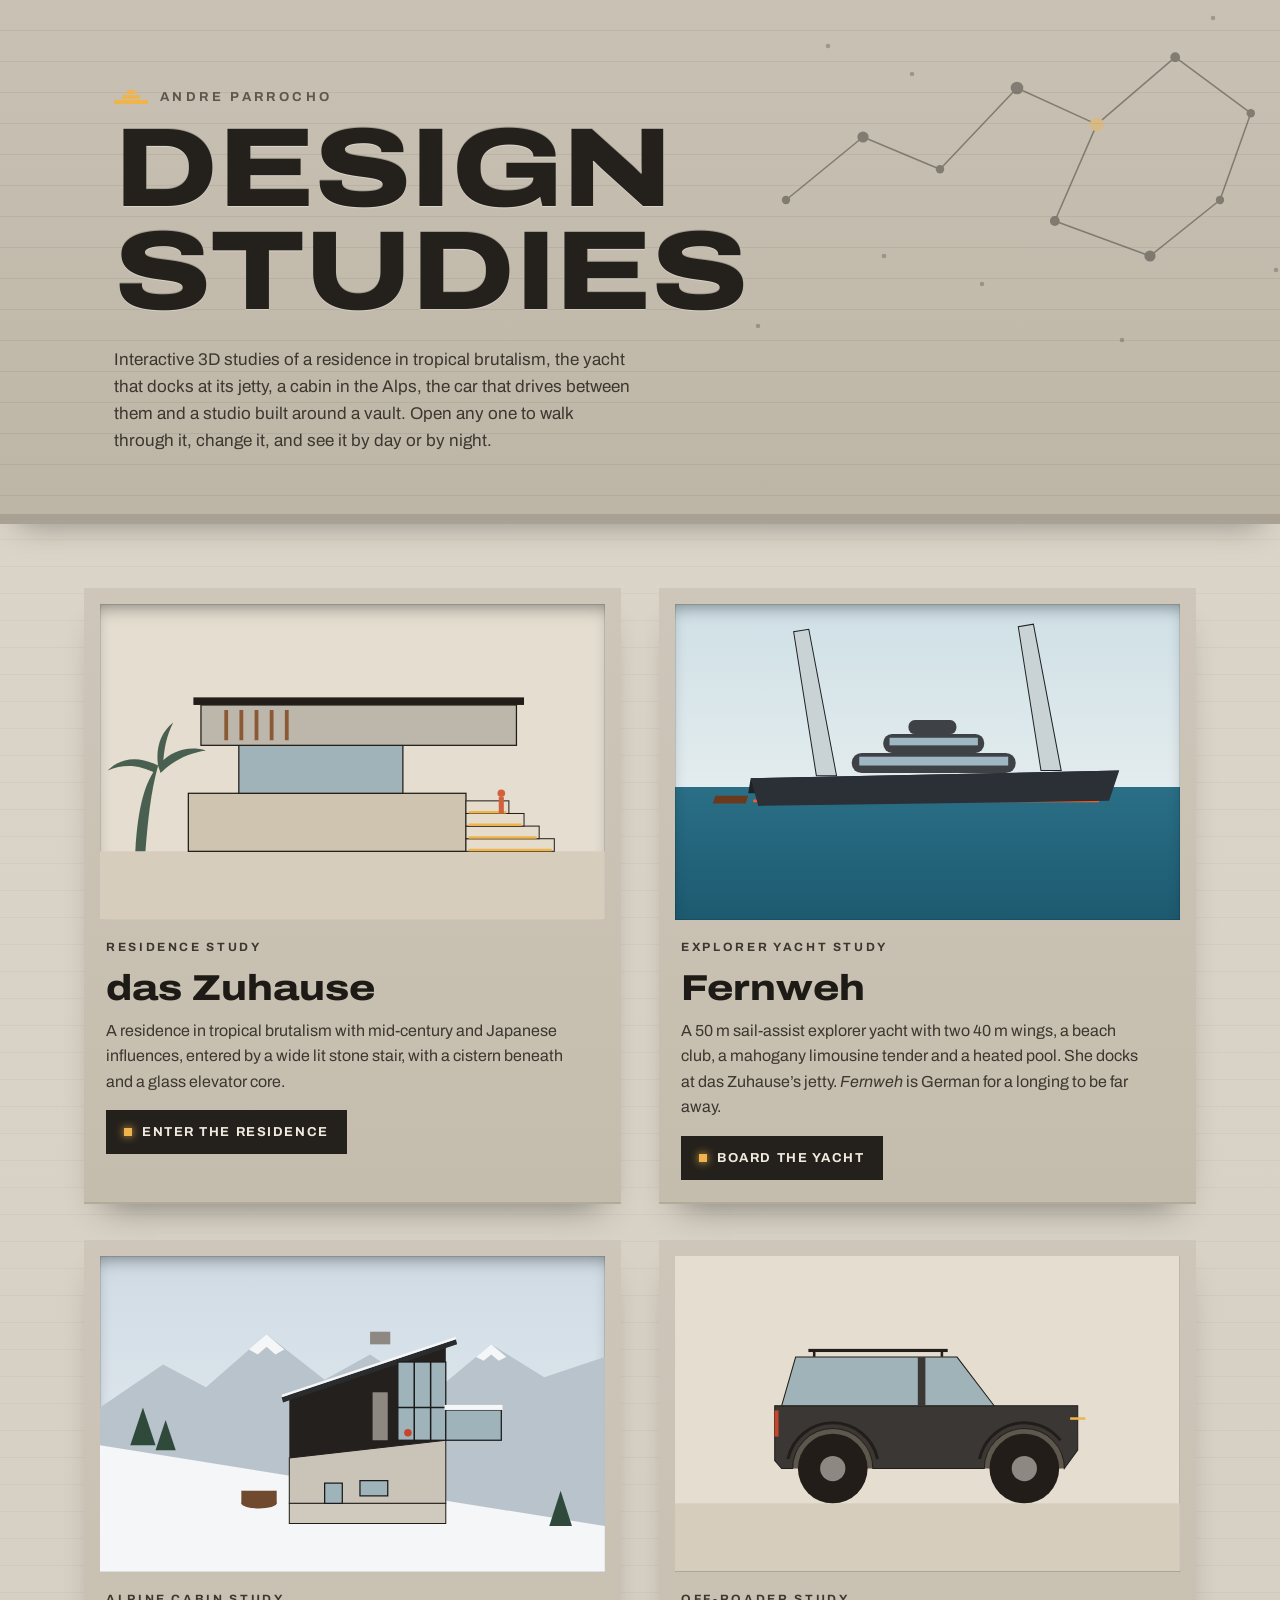
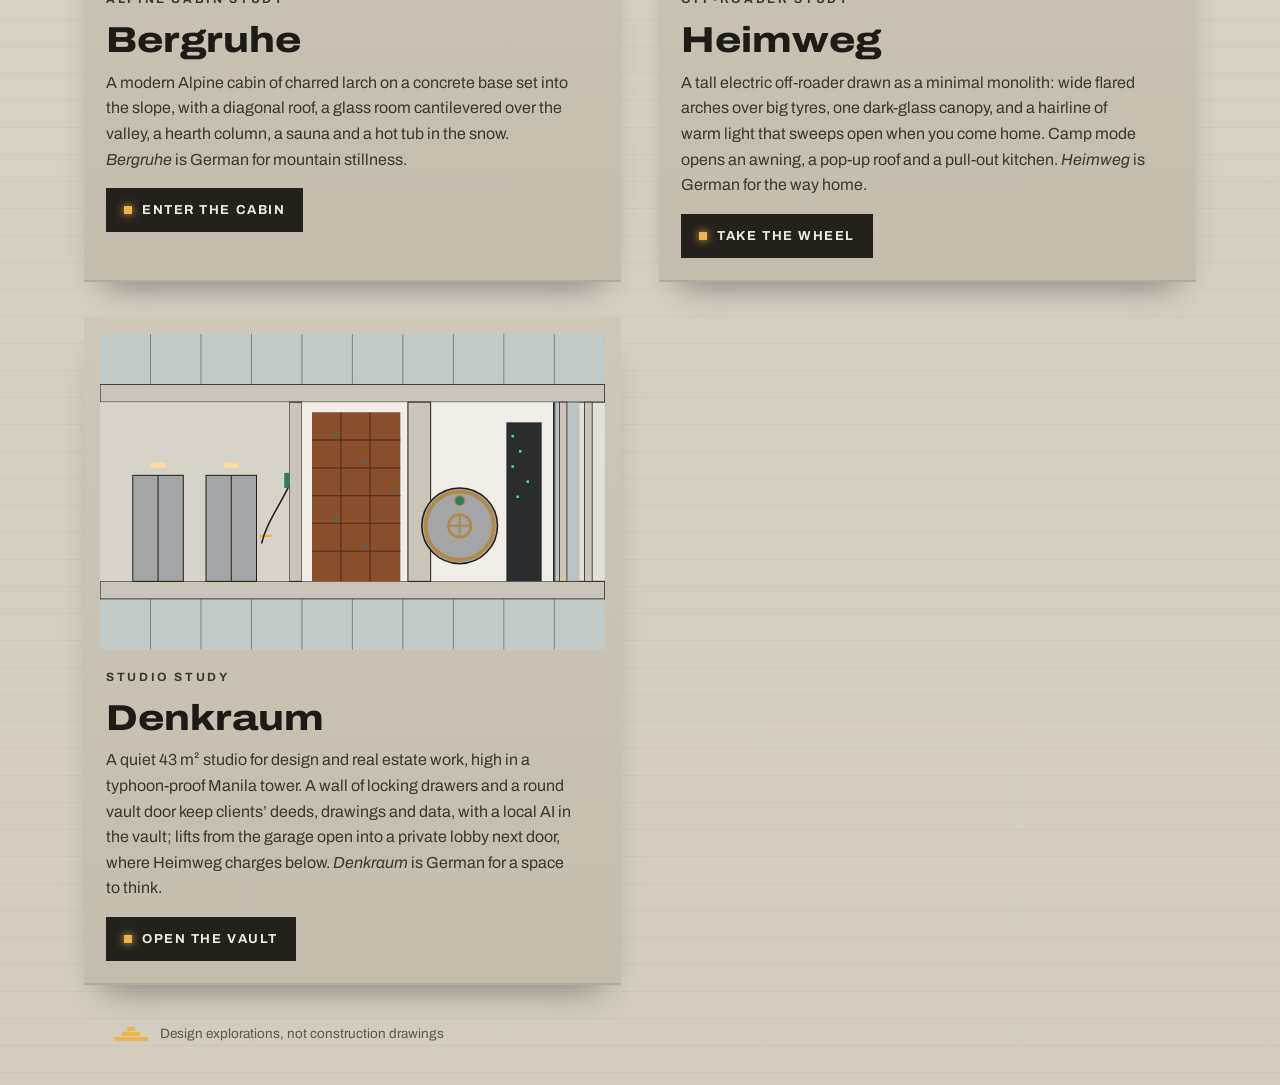
==== index.html @ 6e24aaaa "Denkraum: a studio study built around a vault, high in a Manila tower A 43 m² studio for design and " ====
<!DOCTYPE html>
<html lang="en">
<head>
<meta charset="utf-8">
<meta name="viewport" content="width=device-width, initial-scale=1">
<title>Design Studies — Andre Parrocho</title>
<link rel="apple-touch-icon" href="/daszehause/icons/apple-touch-icon.png"><link rel="icon" type="image/png" sizes="192x192" href="/daszehause/icons/icon-192.png">
<meta name="description" content="Interactive 3D design studies by Andre Parrocho: das Zuhause, a residence in tropical brutalism, Fernweh, the explorer yacht that docks at its jetty, Bergruhe, a cabin in the Alps, Heimweg, the off-roader that drives between them, and Denkraum, a vault-hearted studio high in a Manila tower.">
<meta property="og:title" content="Design Studies — Andre Parrocho"><meta property="og:description" content="das Zuhause, a residence in tropical brutalism; Fernweh, the explorer yacht; Bergruhe, a cabin in the Alps; Heimweg, an electric off-roader; and Denkraum, a studio built around a vault."><meta property="og:type" content="website"><meta property="og:url" content="https://24-00237.github.io/daszehause/"><meta property="og:image" content="https://24-00237.github.io/daszehause/preview.png"><meta property="og:image:width" content="1200"><meta property="og:image:height" content="630"><meta name="twitter:card" content="summary_large_image">
<link rel="preconnect" href="https://fonts.googleapis.com">
<link href="https://fonts.googleapis.com/css2?family=Archivo:wdth,wght@100..125,400..800&display=swap" rel="stylesheet">
<style>
/* VOICE: monumental and calm — tropical brutalism, with only a slight art deco accent.
   IDEA: a board-formed concrete entrance wall in the tropics: heavy cast lettering, deep-set openings, a constellation of dots linking the studies, one lit stair.
   PICTURE: each study shown as a drawing set deep into a thick concrete frame; a quiet constellation and the amber stair lights carry the mood.
   COLOUR and TYPE: warm board-formed concrete, charcoal ink, tropical green, one amber accent from the step lights; Archivo wide and heavy.
   LAYOUT: massive left-aligned title on a concrete band, then two deep-set sheets that stack below 760px. The deco touch is one small stepped mark. */
:root{color-scheme:light;--con:#d8d2c6;--con2:#cbc4b6;--ink:#1e1b17;--mute:#5e574d;--amber:#f0b44c;--green:#2f4a3a;--deep:#8f877a}
*{box-sizing:border-box;min-width:0}
body{margin:0;color:var(--ink);font:16px/1.6 Archivo,system-ui,sans-serif;overflow-x:clip;
 background:repeating-linear-gradient(180deg,rgba(0,0,0,0) 0 26px,rgba(60,50,40,.045) 26px 27px),linear-gradient(#ddd7cb,#d2cbbe)}
a{color:inherit}
.band{position:relative;overflow:hidden;background:linear-gradient(#c9c2b4,#bdb5a6);border-bottom:10px solid #a9a193;box-shadow:0 18px 30px -18px rgba(0,0,0,.35)}
.band::after{content:"";position:absolute;inset:0;background:repeating-linear-gradient(180deg,rgba(0,0,0,0) 0 30px,rgba(40,32,24,.07) 30px 31px);pointer-events:none}
.stars{position:absolute;right:-10px;top:-10px;width:min(560px,62vw);height:auto;opacity:.42;pointer-events:none}
.head{position:relative;z-index:1;max-width:1180px;margin:0 auto;padding:clamp(40px,7vw,96px) max(5vw,16px) clamp(34px,5vw,60px)}
.by{font:700 13px Archivo,sans-serif;letter-spacing:.26em;text-transform:uppercase;color:var(--mute);margin:0 0 14px;display:flex;align-items:center;gap:12px}
/* the slight deco accent: a small stepped mark, like a ziggurat in cast concrete */
.mark{width:34px;height:14px;flex:none;background:linear-gradient(var(--amber),var(--amber)) 13px 0/8px 4px no-repeat,linear-gradient(var(--amber),var(--amber)) 8px 5px/18px 4px no-repeat,linear-gradient(var(--amber),var(--amber)) 0 10px/34px 4px no-repeat}
h1{font-size:clamp(46px,9vw,112px);line-height:.92;margin:0;font-stretch:125%;font-weight:800;letter-spacing:-.01em;text-transform:uppercase;text-wrap:balance;color:#24211c;text-shadow:0 1px 0 rgba(255,255,255,.35),0 -1px 0 rgba(0,0,0,.18)}
.intro{max-width:52ch;margin:22px 0 0;color:#3c372f;font-size:17px}
main{max-width:1240px;margin:0 auto;padding:clamp(34px,5vw,64px) max(5vw,16px) 40px;display:grid;grid-template-columns:repeat(auto-fit,minmax(min(100%,420px),1fr));gap:clamp(20px,3vw,40px)}
a.sheet{display:flex;flex-direction:column;text-decoration:none;background:linear-gradient(#cec7b9,#c4bcad);padding:16px 16px 0;box-shadow:0 2px 0 #b2aa9b,0 22px 34px -20px rgba(0,0,0,.45);transition:transform .35s ease,box-shadow .35s ease}
a.sheet:hover{transform:translateY(-4px);box-shadow:0 2px 0 #b2aa9b,0 30px 40px -20px rgba(0,0,0,.5)}
a.sheet:focus-visible{outline:3px solid var(--amber);outline-offset:4px}
.pic{position:relative;aspect-ratio:16/10;overflow:hidden;box-shadow:inset 0 10px 18px -8px rgba(0,0,0,.45),inset 0 0 0 1px rgba(0,0,0,.12)}
.pic svg,.pic img{position:absolute;inset:0;width:100%;height:100%}.pic img{object-fit:cover;display:block}
.zu .pic{background:#e4ddd0}.bg .pic{background:linear-gradient(#cfdbe4,#e9eef2)}.hw .pic{background:#2a2a2c}.dk .pic{background:#e4e1d8}.fw .pic{background:linear-gradient(#cfe0e6,#e3ecee 58%,#2a6f86 58%,#1d5a70)}
.txt{padding:20px 6px 22px}
.kind{font:700 12px Archivo,sans-serif;letter-spacing:.22em;text-transform:uppercase;color:var(--green);margin:0}
h2{font-size:clamp(28px,3vw,36px);line-height:1.05;margin:6px 0 10px;font-stretch:118%;font-weight:800}
.txt p{margin:0 0 16px;max-width:52ch;color:#3c372f}
.go{display:inline-flex;align-items:center;gap:10px;font:700 13px Archivo,sans-serif;letter-spacing:.12em;text-transform:uppercase;min-height:44px;padding:0 18px;background:#24211c;color:#efe9de}
.go i{width:8px;height:8px;background:var(--amber);box-shadow:0 0 8px var(--amber)}
a.sheet:hover .go{background:#3a3530}
footer{max-width:1180px;margin:0 auto;padding:0 max(5vw,16px) 40px;color:var(--mute);font-size:13.5px;display:flex;align-items:center;gap:12px;flex-wrap:wrap}
@media(max-width:760px){main{grid-template-columns:minmax(0,1fr)}.stars{opacity:.3}}
@media(prefers-reduced-motion:reduce){a.sheet{transition:none}a.sheet:hover{transform:none}}
</style>
</head>
<body>
<div class="band">
  <svg class="stars" viewBox="0 0 400 300" aria-hidden="true">
    <path d="M40 150L95 105M95 105L150 128M150 128L205 70M205 70L262 96M262 96L318 48M318 48L372 88M262 96L232 165M232 165L300 190M300 190L350 150M350 150L372 88" fill="none" stroke="#24211c" stroke-width="1.1"/>
    <g fill="#24211c"><circle cx="40" cy="150" r="3"/><circle cx="95" cy="105" r="4"/><circle cx="150" cy="128" r="3"/><circle cx="205" cy="70" r="4.5"/><circle cx="318" cy="48" r="3.5"/><circle cx="372" cy="88" r="3"/><circle cx="232" cy="165" r="3.5"/><circle cx="300" cy="190" r="4"/><circle cx="350" cy="150" r="3"/></g><g fill="#24211c" opacity=".6"><circle cx="70" cy="40" r="1.6"/><circle cx="130" cy="60" r="1.6"/><circle cx="180" cy="210" r="1.6"/><circle cx="390" cy="200" r="1.6"/><circle cx="20" cy="240" r="1.6"/><circle cx="280" cy="250" r="1.6"/><circle cx="110" cy="190" r="1.6"/><circle cx="345" cy="20" r="1.6"/></g>
    <circle cx="262" cy="96" r="5" fill="#f0b44c"/>
  </svg>
  <div class="head">
    <p class="by"><span class="mark" aria-hidden="true"></span>Andre Parrocho</p>
    <h1>Design Studies</h1>
    <p class="intro">Interactive 3D studies of a residence in tropical brutalism, the yacht that docks at its jetty, a cabin in the Alps, the car that drives between them and a studio built around a vault. Open any one to walk through it, change it, and see it by day or by night.</p>
  </div>
</div>
<main>
  <a class="sheet zu" href="zuhause/">
    <div class="pic"><svg viewBox="0 0 400 250" role="img" aria-label="Elevation of das Zuhause: a glass pavilion and a cantilevered concrete bar on a stone plinth, reached by a wide lit stair">
      <rect x="0" y="196" width="400" height="54" fill="#d6cdbd"/>
      <rect x="70" y="150" width="220" height="46" fill="#cfc4b0" stroke="#221d18"/>
      <g fill="#e6dccb" stroke="#221d18" stroke-width=".8"><rect x="290" y="186" width="70" height="10"/><rect x="290" y="176" width="58" height="10"/><rect x="290" y="166" width="46" height="10"/><rect x="290" y="156" width="34" height="10"/></g>
      <g stroke="#f0b44c" stroke-width="2"><path d="M292 195h66M292 185h54M292 175h42M292 165h30"/></g>
      <rect x="110" y="112" width="130" height="38" fill="#9fb3b8" stroke="#221d18"/>
      <rect x="80" y="80" width="250" height="32" fill="#bdb6ab" stroke="#221d18"/>
      <rect x="74" y="74" width="262" height="6" fill="#221d18"/>
      <g stroke="#8a5a35" stroke-width="3"><path d="M100 84v24M112 84v24M124 84v24M136 84v24M148 84v24"/></g>
      <g fill="#2f4a3a" opacity=".85"><path d="M28 196 C30 160 36 140 46 128 C40 150 38 172 36 196Z"/><path d="M46 128 C30 120 16 122 6 132 C20 126 32 128 44 134Z"/><path d="M46 128 C56 116 70 112 84 116 C70 118 58 124 48 134Z"/><path d="M46 128 C44 114 48 102 58 94 C52 106 50 118 50 132Z"/></g>
      <circle cx="318" cy="150" r="3" fill="#d2603a"/><rect x="316" y="153" width="4" height="13" fill="#d2603a"/>
    </svg></div>
    <div class="txt"><p class="kind">Residence study</p><h2>das Zuhause</h2><p>A residence in tropical brutalism with mid-century and Japanese influences, entered by a wide lit stone stair, with a cistern beneath and a glass elevator core.</p><span class="go"><i></i>Enter the residence</span></div>
  </a>
  <a class="sheet fw" href="fernweh/">
    <div class="pic"><svg viewBox="0 0 400 250" role="img" aria-label="Profile of Fernweh: a dark explorer yacht with stacked rounded decks and two tall raked wing sails">
      <path d="M58 150 L330 150 L352 132 L60 138 Z" fill="#1d2226"/>
      <path d="M62 156 L336 156" stroke="#ff5a1f" stroke-width="2"/>
      <path d="M60 138 L352 132 L344 156 L66 160 Z" fill="#2a3036"/>
      <rect x="140" y="118" width="130" height="16" rx="8" fill="#3e4247"/><rect x="146" y="121" width="118" height="7" fill="#9fb7c2"/>
      <rect x="165" y="103" width="80" height="15" rx="7" fill="#3e4247"/><rect x="170" y="106" width="70" height="6" fill="#9fb7c2"/>
      <rect x="185" y="92" width="38" height="11" rx="5" fill="#3e4247"/>
      <path d="M290 132 L272 18 L284 16 L306 132 Z" fill="#c9d3d6" stroke="#1d2226" stroke-width=".8"/>
      <path d="M112 136 L94 22 L106 20 L128 136 Z" fill="#c9d3d6" stroke="#1d2226" stroke-width=".8"/>
      <path d="M30 158 L56 158 L58 152 L32 152 Z" fill="#6b3a1c"/>
    </svg></div>
    <div class="txt"><p class="kind">Explorer yacht study</p><h2>Fernweh</h2><p>A 50 m sail-assist explorer yacht with two 40 m wings, a beach club, a mahogany limousine tender and a heated pool. She docks at das Zuhause’s jetty. <i>Fernweh</i> is German for a longing to be far away.</p><span class="go"><i></i>Board the yacht</span></div>
  </a>
  <a class="sheet bg" href="bergruhe/">
    <div class="pic"><svg viewBox="0 0 400 250" role="img" aria-label="Elevation of Bergruhe: a dark timber cabin with a diagonal roof rising toward the valley, a glass wall, a cantilevered glass room and a concrete base set into a snowy slope">
      <path d="M0 120 L50 86 L84 104 L132 62 L178 98 L214 78 L262 110 L310 70 L352 96 L400 80 V250 H0Z" fill="#b9c3cc"/>
      <path d="M118 74 L132 62 L146 74 L139 78 L132 72 L125 78Z M298 80 L310 70 L322 80 L316 83 L310 78 L304 83Z" fill="#f4f6f8"/>
      <path d="M0 150 L400 214 V250 H0Z" fill="#f4f6f8"/>
      <g fill="#2f4a3a"><path d="M24 150 l10 -30 l10 30z"/><path d="M44 154 l8 -24 l8 24z"/><path d="M356 214 l9 -28 l9 28z"/></g>
      <path d="M150 196 L274 196 L274 212 L150 212Z" fill="#cfc9be" stroke="#221d18" stroke-width=".8"/>
      <path d="M150 160 L150 196 L274 196 L274 146 Z" fill="#c9c3b8" stroke="#221d18" stroke-width=".8"/>
      <path d="M150 160 L150 110 L274 70 L274 146 Z" fill="#24201d"/>
      <path d="M144 112 L282 66 L283 70 L145 116Z" fill="#2a2b2d"/>
      <path d="M144 110 L282 64 L282 66 L144 112Z" fill="#f4f6f8"/>
      <rect x="236" y="84" width="38" height="62" fill="#9fb3ba" stroke="#1b1b1b"/>
      <path d="M249 84 v62 M262 84 v62 M236 120 h38" stroke="#1b1b1b" stroke-width="1.2"/>
      <rect x="274" y="122" width="44" height="24" fill="#9fb3ba" stroke="#1b1b1b"/><rect x="273" y="118" width="46" height="4" fill="#f4f6f8"/>
      <rect x="216" y="108" width="12" height="38" fill="#8d8881"/><rect x="214" y="60" width="16" height="10" fill="#8d8881"/>
      <path d="M178 180 h14 v16 h-14z M206 178 h22 v12 h-22z" fill="#9fb3ba" stroke="#1b1b1b"/>
      <ellipse cx="126" cy="196" rx="14" ry="4" fill="#6f4a2e"/><rect x="112" y="186" width="28" height="10" fill="#6f4a2e"/>
      <circle cx="244" cy="140" r="3" fill="#c8452c"/>
    </svg></div>
    <div class="txt"><p class="kind">Alpine cabin study</p><h2>Bergruhe</h2><p>A modern Alpine cabin of charred larch on a concrete base set into the slope, with a diagonal roof, a glass room cantilevered over the valley, a hearth column, a sauna and a hot tub in the snow. <i>Bergruhe</i> is German for mountain stillness.</p><span class="go"><i></i>Enter the cabin</span></div>
  </a>
  <a class="sheet hw" href="heimweg/">
    <div class="pic"><svg viewBox="0 0 400 250" role="img" aria-label="Elevation of Heimweg: a tall squared-off off-roader with a dark body, a band of glass, big wheels under flared arches and a thin warm light at the nose">
      <rect width="400" height="250" fill="#e4ddd0"/>
      <rect x="0" y="196" width="400" height="54" fill="#d6cdbd"/>
      <path d="M93.3 168.4A31.7 31.7 0 0 1 156.7 168.4Z M245.10000000000002 168.4A31.7 31.7 0 0 1 308.5 168.4Z" fill="#5e574d"/>
      <path d="M84.5 168.4L93.3 168.4A31.7 31.7 0 0 1 156.7 168.4L245.10000000000002 168.4A31.7 31.7 0 0 1 308.5 168.4L319.1 153.7V118.7H79.0V162.0Z" fill="#3a3734" stroke="#221d18" stroke-width=".8"/>
      <polygon points="252.9,118.7 223.5,80.1 95.6,80.1 84.5,118.7" fill="#9fb3b8" stroke="#221d18" stroke-width=".8"/>
      <path d="M195.4 118.7V80.1" stroke="#3a3734" stroke-width="6"/>
      <path d="M89.5 160.9A36.3 36.3 0 0 1 160.5 160.9 M241.3 160.9A36.3 36.3 0 0 1 305.4 146.1" fill="none" stroke="#221d18" stroke-width="2.4"/>
      <g fill="#221d18"><circle cx="125.0" cy="168.4" r="27.6"/><circle cx="276.8" cy="168.4" r="27.6"/></g>
      <g fill="#8d8881"><circle cx="125.0" cy="168.4" r="10"/><circle cx="276.8" cy="168.4" r="10"/></g>
      <rect x="105.7" y="73.6" width="110.4" height="2.5" fill="#221d18"/>
      <path d="M110.3 75.9v4 M211.5 75.9v4" stroke="#221d18" stroke-width="2"/>
      <path d="M313.1 128.8h12" stroke="#f0b44c" stroke-width="2"/>
      <rect x="79.0" y="122.4" width="3" height="20.7" fill="#c8452c"/>
    </svg></div>
    <div class="txt"><p class="kind">Off-roader study</p><h2>Heimweg</h2><p>A tall electric off-roader drawn as a minimal monolith: wide flared arches over big tyres, one dark-glass canopy, and a hairline of warm light that sweeps open when you come home. Camp mode opens an awning, a pop-up roof and a pull-out kitchen. <i>Heimweg</i> is German for the way home.</p><span class="go"><i></i>Take the wheel</span></div>
  </a>
  <a class="sheet dk" href="denkraum/">
    <div class="pic"><svg viewBox="0 0 400 250" role="img" aria-label="Section through Denkraum: a corner studio on a high tower floor, a wall of locking drawers and a round vault door at the back, the servers behind it, and the private lift lobby next door">
      <rect width="400" height="250" fill="#e4e1d8"/>
      <g fill="#cbc5b9" stroke="#221d18" stroke-width=".8"><rect x="0" y="40" width="400" height="14"/><rect x="0" y="196" width="400" height="14"/></g>
      <g fill="#9fb3b8" opacity=".5"><rect x="0" y="0" width="400" height="40"/><rect x="0" y="210" width="400" height="40"/></g>
      <g stroke="#221d18" stroke-width=".6" opacity=".55"><path d="M40 0v40M80 0v40M120 0v40M160 0v40M200 0v40M240 0v40M280 0v40M320 0v40M360 0v40M40 210v40M80 210v40M120 210v40M160 210v40M200 210v40M240 210v40M280 210v40M320 210v40M360 210v40"/></g>
      <rect x="150" y="54" width="10" height="142" fill="#cbc5b9" stroke="#221d18" stroke-width=".8"/>
      <rect x="160" y="54" width="200" height="142" fill="#f1eee7"/>
      <rect x="168" y="62" width="70" height="134" fill="#8a4f2c"/>
      <g stroke="#5e3218" stroke-width="1"><path d="M168 84h70M168 106h70M168 128h70M168 150h70M168 172h70M191 62v134M214 62v134"/></g>
      <g fill="#2f7a62"><circle cx="187" cy="80" r="1.4"/><circle cx="210" cy="102" r="1.4"/><circle cx="233" cy="124" r="1.4"/><circle cx="187" cy="146" r="1.4"/><circle cx="210" cy="168" r="1.4"/></g>
      <rect x="244" y="54" width="18" height="142" fill="#cbc5b9" stroke="#221d18" stroke-width=".8"/>
      <circle cx="285" cy="152" r="30" fill="#a3a5a6" stroke="#221d18" stroke-width="1.2"/><circle cx="285" cy="152" r="27" fill="none" stroke="#b08a4a" stroke-width="3"/><circle cx="285" cy="152" r="9" fill="none" stroke="#b08a4a" stroke-width="2"/><path d="M276 152h18M285 143v18" stroke="#b08a4a" stroke-width="1.6"/><circle cx="285" cy="132" r="4" fill="#2f7a62" stroke="#b08a4a"/>
      <rect x="322" y="70" width="28" height="126" fill="#2b2c2e"/>
      <g fill="#45e0a6"><rect x="326" y="80" width="2" height="2"/><rect x="332" y="92" width="2" height="2"/><rect x="326" y="104" width="2" height="2"/><rect x="338" y="116" width="2" height="2"/><rect x="330" y="128" width="2" height="2"/></g>
      <path d="M360 54v142" stroke="#221d18" stroke-width="2"/><rect x="360" y="54" width="20" height="142" fill="#9fb3b8" opacity=".6"/>
      <g fill="#cbc5b9" stroke="#221d18" stroke-width=".6"><rect x="364" y="54" width="6" height="142"/><rect x="384" y="54" width="6" height="142"/></g>
      <rect x="0" y="54" width="150" height="142" fill="#d8d3c8"/>
      <g fill="#a3a5a6" stroke="#221d18" stroke-width=".8"><rect x="26" y="112" width="40" height="84"/><rect x="84" y="112" width="40" height="84"/></g>
      <path d="M46 112v84M104 112v84" stroke="#221d18" stroke-width=".8"/><g fill="#ffd9a0"><rect x="40" y="102" width="12" height="4"/><rect x="98" y="102" width="12" height="4"/></g>
      <path d="M126 160h10" stroke="#f0b44c" stroke-width="2"/>
      <path d="M150 120 C140 140 132 150 128 166" fill="none" stroke="#221d18" stroke-width="1.2"/><rect x="146" y="110" width="4" height="12" fill="#2f7a62"/>
    </svg></div>
    <div class="txt"><p class="kind">Studio study</p><h2>Denkraum</h2><p>A quiet 43 m² studio for design and real estate work, high in a typhoon-proof Manila tower. A wall of locking drawers and a round vault door keep clients’ deeds, drawings and data, with a local AI in the vault; lifts from the garage open into a private lobby next door, where Heimweg charges below. <i>Denkraum</i> is German for a space to think.</p><span class="go"><i></i>Open the vault</span></div>
  </a>
</main>
<footer><span class="mark" aria-hidden="true"></span>Design explorations, not construction drawings</footer>
</body>
</html>
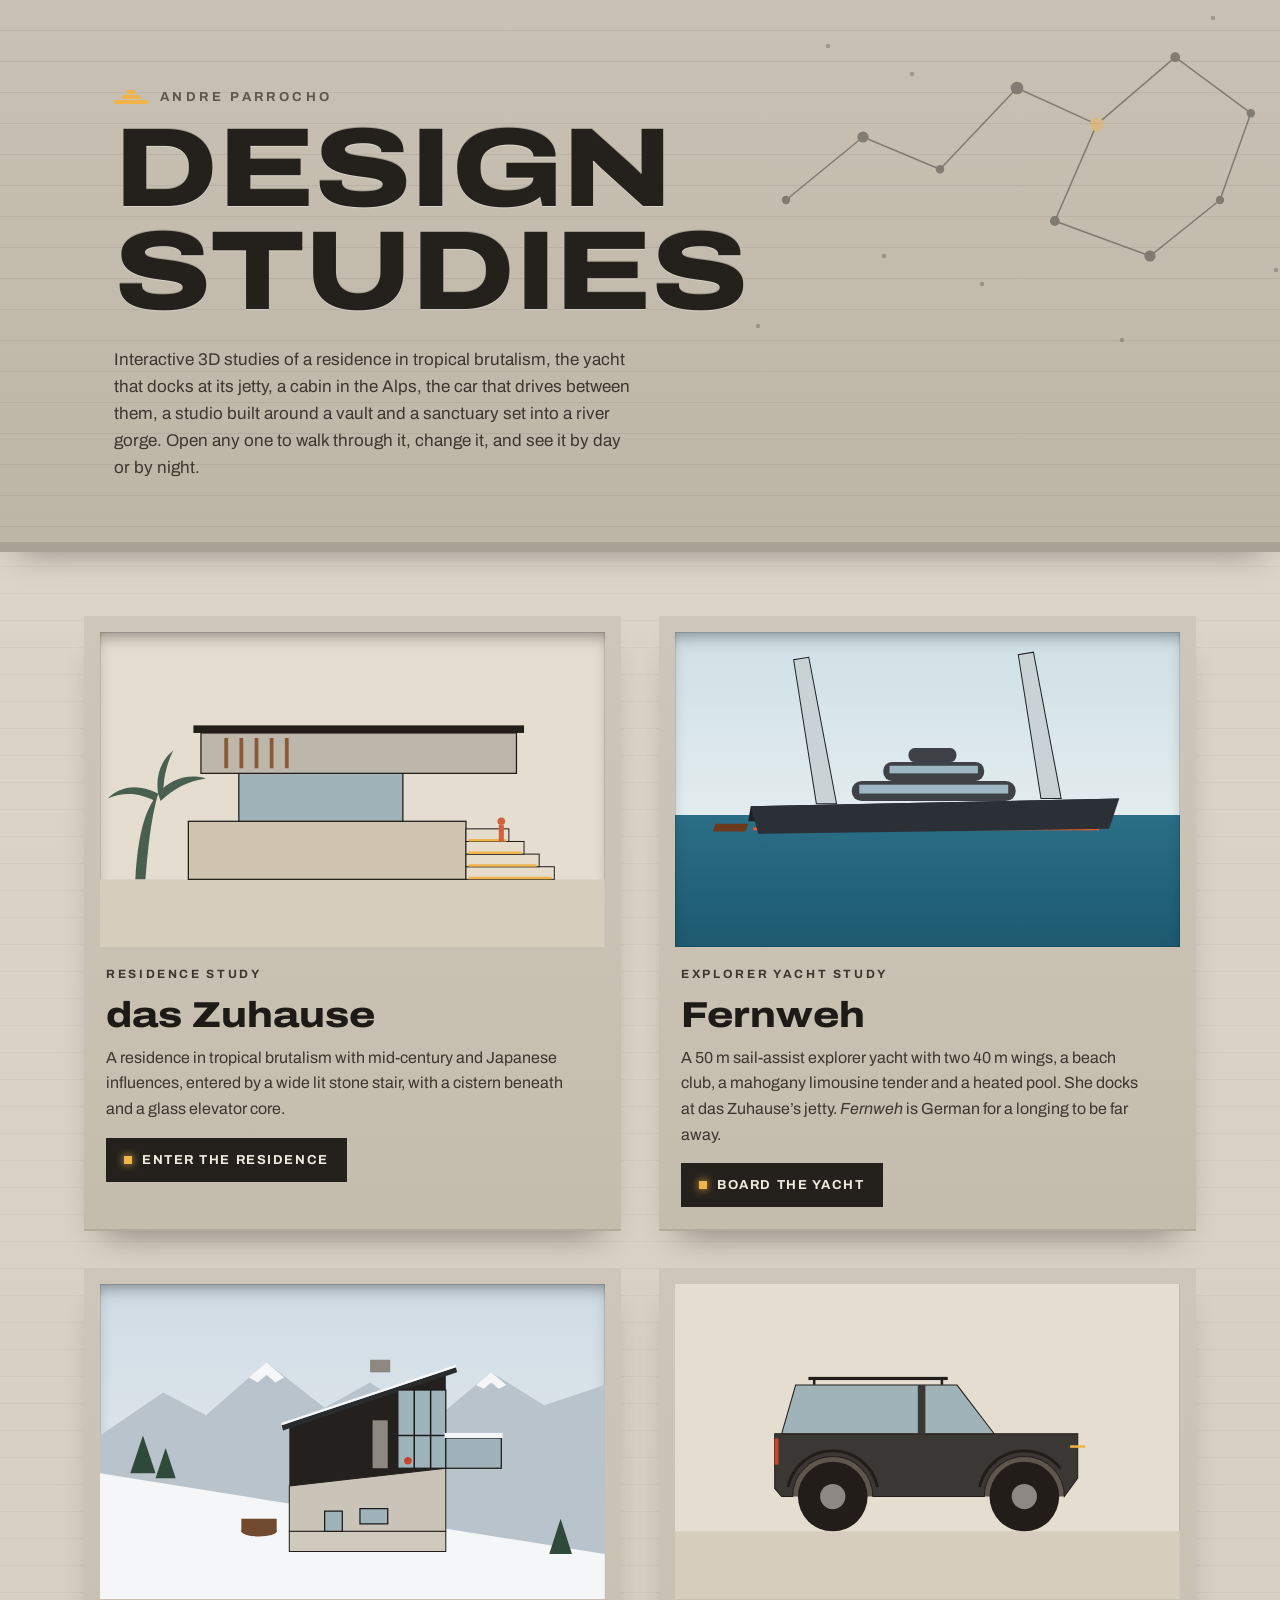
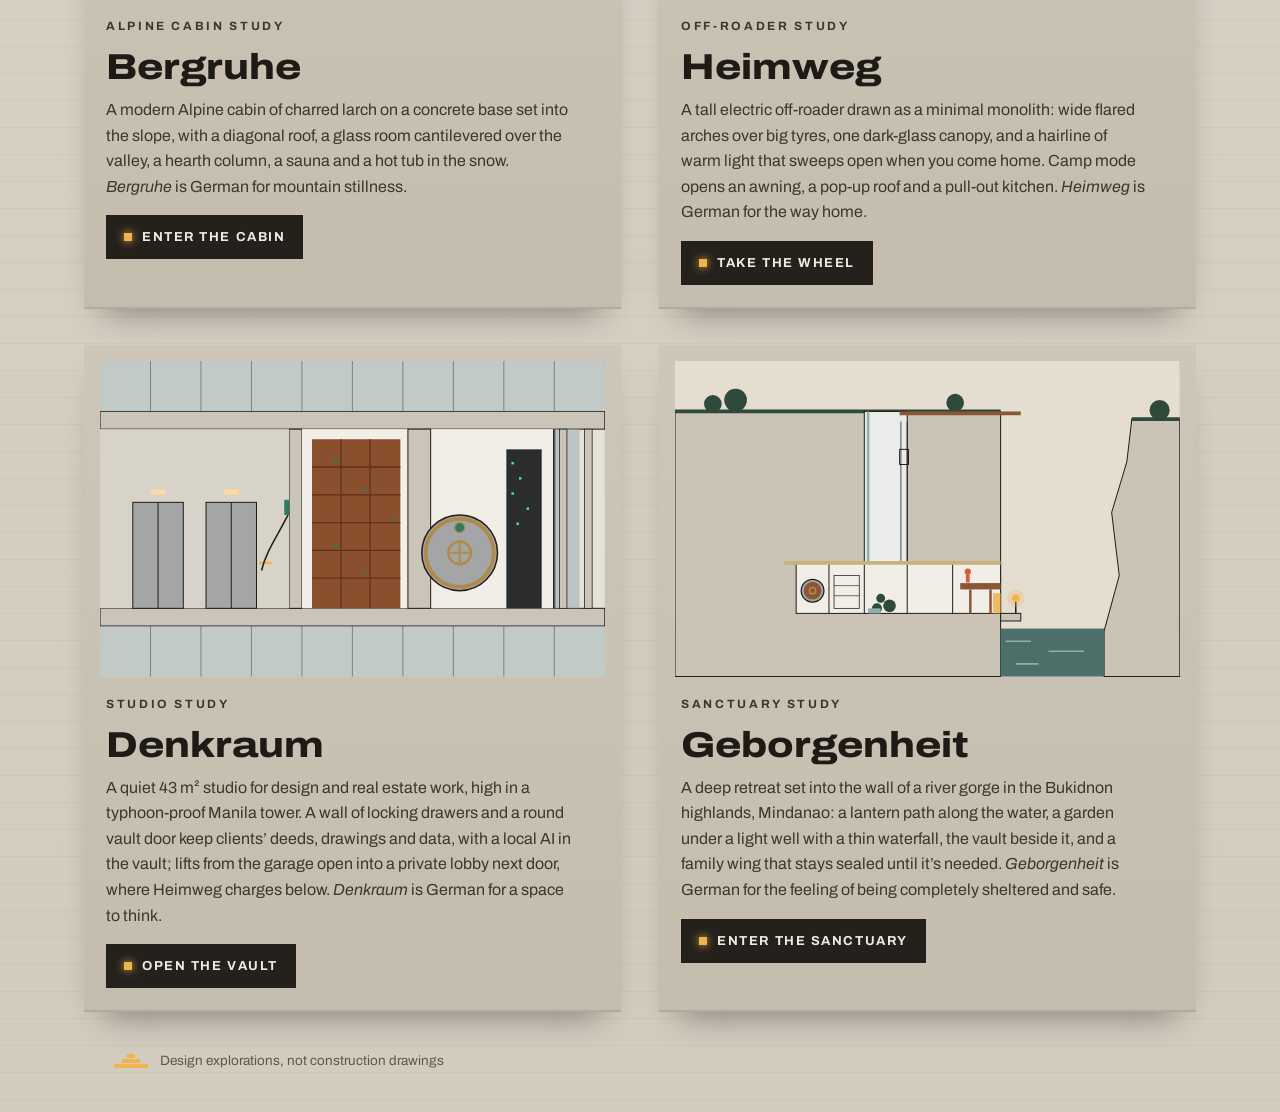
==== commit 873c184d: "Geborgenheit: a sanctuary study set into a river gorge in Bukidnon The sixth design study: a retreat" ====
--- a/index.html
+++ b/index.html
@@ -5,8 +5,8 @@
 <meta name="viewport" content="width=device-width, initial-scale=1">
 <title>Design Studies — Andre Parrocho</title>
 <link rel="apple-touch-icon" href="/daszehause/icons/apple-touch-icon.png"><link rel="icon" type="image/png" sizes="192x192" href="/daszehause/icons/icon-192.png">
-<meta name="description" content="Interactive 3D design studies by Andre Parrocho: das Zuhause, a residence in tropical brutalism, Fernweh, the explorer yacht that docks at its jetty, Bergruhe, a cabin in the Alps, Heimweg, the off-roader that drives between them, and Denkraum, a vault-hearted studio high in a Manila tower.">
-<meta property="og:title" content="Design Studies — Andre Parrocho"><meta property="og:description" content="das Zuhause, a residence in tropical brutalism; Fernweh, the explorer yacht; Bergruhe, a cabin in the Alps; Heimweg, an electric off-roader; and Denkraum, a studio built around a vault."><meta property="og:type" content="website"><meta property="og:url" content="https://24-00237.github.io/daszehause/"><meta property="og:image" content="https://24-00237.github.io/daszehause/preview.png"><meta property="og:image:width" content="1200"><meta property="og:image:height" content="630"><meta name="twitter:card" content="summary_large_image">
+<meta name="description" content="Interactive 3D design studies by Andre Parrocho: das Zuhause, a residence in tropical brutalism, Fernweh, the explorer yacht that docks at its jetty, Bergruhe, a cabin in the Alps, Heimweg, the off-roader that drives between them, Denkraum, a vault-hearted studio high in a Manila tower, and Geborgenheit, a sanctuary set into a river gorge in Mindanao.">
+<meta property="og:title" content="Design Studies — Andre Parrocho"><meta property="og:description" content="das Zuhause, a residence in tropical brutalism; Fernweh, the explorer yacht; Bergruhe, a cabin in the Alps; Heimweg, an electric off-roader; Denkraum, a studio built around a vault; and Geborgenheit, a sanctuary in a river gorge."><meta property="og:type" content="website"><meta property="og:url" content="https://24-00237.github.io/daszehause/"><meta property="og:image" content="https://24-00237.github.io/daszehause/preview.png"><meta property="og:image:width" content="1200"><meta property="og:image:height" content="630"><meta name="twitter:card" content="summary_large_image">
 <link rel="preconnect" href="https://fonts.googleapis.com">
 <link href="https://fonts.googleapis.com/css2?family=Archivo:wdth,wght@100..125,400..800&display=swap" rel="stylesheet">
 <style>
@@ -35,7 +35,7 @@
 a.sheet:focus-visible{outline:3px solid var(--amber);outline-offset:4px}
 .pic{position:relative;aspect-ratio:16/10;overflow:hidden;box-shadow:inset 0 10px 18px -8px rgba(0,0,0,.45),inset 0 0 0 1px rgba(0,0,0,.12)}
 .pic svg,.pic img{position:absolute;inset:0;width:100%;height:100%}.pic img{object-fit:cover;display:block}
-.zu .pic{background:#e4ddd0}.bg .pic{background:linear-gradient(#cfdbe4,#e9eef2)}.hw .pic{background:#2a2a2c}.dk .pic{background:#e4e1d8}.fw .pic{background:linear-gradient(#cfe0e6,#e3ecee 58%,#2a6f86 58%,#1d5a70)}
+.zu .pic{background:#e4ddd0}.bg .pic{background:linear-gradient(#cfdbe4,#e9eef2)}.hw .pic{background:#2a2a2c}.dk .pic{background:#e4e1d8}.gb .pic{background:#e4ddd0}.fw .pic{background:linear-gradient(#cfe0e6,#e3ecee 58%,#2a6f86 58%,#1d5a70)}
 .txt{padding:20px 6px 22px}
 .kind{font:700 12px Archivo,sans-serif;letter-spacing:.22em;text-transform:uppercase;color:var(--green);margin:0}
 h2{font-size:clamp(28px,3vw,36px);line-height:1.05;margin:6px 0 10px;font-stretch:118%;font-weight:800}
@@ -58,7 +58,7 @@
   <div class="head">
     <p class="by"><span class="mark" aria-hidden="true"></span>Andre Parrocho</p>
     <h1>Design Studies</h1>
-    <p class="intro">Interactive 3D studies of a residence in tropical brutalism, the yacht that docks at its jetty, a cabin in the Alps, the car that drives between them and a studio built around a vault. Open any one to walk through it, change it, and see it by day or by night.</p>
+    <p class="intro">Interactive 3D studies of a residence in tropical brutalism, the yacht that docks at its jetty, a cabin in the Alps, the car that drives between them, a studio built around a vault and a sanctuary set into a river gorge. Open any one to walk through it, change it, and see it by day or by night.</p>
   </div>
 </div>
 <main>
@@ -155,6 +155,33 @@
     </svg></div>
     <div class="txt"><p class="kind">Studio study</p><h2>Denkraum</h2><p>A quiet 43 m² studio for design and real estate work, high in a typhoon-proof Manila tower. A wall of locking drawers and a round vault door keep clients’ deeds, drawings and data, with a local AI in the vault; lifts from the garage open into a private lobby next door, where Heimweg charges below. <i>Denkraum</i> is German for a space to think.</p><span class="go"><i></i>Open the vault</span></div>
   </a>
+  <a class="sheet gb" href="geborgenheit/">
+    <div class="pic"><svg viewBox="0 0 400 250" role="img" aria-label="Section through Geborgenheit: rooms carved into the wall of a river gorge just above the water, a light well rising from an underground garden to the plateau with a thin waterfall and a glass lift, the vault beside the garden, and a lantern at the door">
+      <rect width="400" height="250" fill="#e4ddd0"/>
+      <path d="M0 40 H258 V250 H0Z" fill="#cbc4b6" stroke="#221d18" stroke-width=".8"/>
+      <path d="M362 46 H400 V250 H340 V214 L352 170 L346 120 L358 80Z" fill="#cbc4b6" stroke="#221d18" stroke-width=".8"/>
+      <path d="M0 40 H258 M362 46 H400" stroke="#2f4a3a" stroke-width="3"/>
+      <g fill="#2f4a3a"><circle cx="30" cy="34" r="7"/><circle cx="48" cy="31" r="9"/><circle cx="222" cy="33" r="7"/><circle cx="384" cy="39" r="8"/></g>
+      <rect x="258" y="212" width="82" height="38" fill="#4d6f6a"/><path d="M262 222h20M296 230h28M270 240h18" stroke="#8fb0aa" stroke-width="1.2"/>
+      <rect x="150" y="40" width="34" height="160" fill="#e9ece8" stroke="#221d18" stroke-width=".8"/>
+      <path d="M153 40 V196" stroke="#8fb0aa" stroke-width="2"/>
+      <path d="M179 48 V198 M184 48 V198" stroke="#221d18" stroke-width=".6"/><rect x="178" y="70" width="7" height="12" fill="none" stroke="#221d18" stroke-width=".8"/>
+      <path d="M178 40 H274 V43 H178Z" fill="#8a5636"/>
+      <rect x="96" y="160" width="162" height="40" fill="#f1eee7" stroke="#221d18" stroke-width=".8"/>
+      <path d="M150 160 V200 M184 160 V200 M122 160 V200 M220 160 V200" stroke="#221d18" stroke-width=".8"/>
+      <g fill="#2f4a3a"><circle cx="160" cy="196" r="4"/><circle cx="170" cy="194" r="5"/><circle cx="163" cy="188" r="3.5"/></g>
+      <rect x="153" y="196" width="10" height="4" fill="#8fb0aa"/>
+      <circle cx="109" cy="182" r="9" fill="#a3a5a6" stroke="#221d18" stroke-width="1"/><circle cx="109" cy="182" r="7" fill="#8a5636"/><circle cx="109" cy="182" r="2.5" fill="none" stroke="#b08a4a" stroke-width="1.2"/>
+      <rect x="126" y="170" width="20" height="26" fill="none" stroke="#221d18" stroke-width=".6"/><path d="M126 178h20M126 186h20" stroke="#221d18" stroke-width=".5"/>
+      <rect x="226" y="176" width="32" height="5" fill="#8a5636"/><path d="M234 181v19M250 181v19" stroke="#8a5636" stroke-width="2"/>
+      <rect x="252" y="184" width="6" height="16" fill="#f0b44c" opacity=".85"/>
+      <rect x="258" y="200" width="16" height="6" fill="#cbc4b6" stroke="#221d18" stroke-width=".8"/>
+      <path d="M270 200 V190" stroke="#221d18" stroke-width="1.2"/><circle cx="270" cy="188" r="3" fill="#f0b44c"/><circle cx="270" cy="188" r="7" fill="#f0b44c" opacity=".25"/>
+      <path d="M86 160 H258" stroke="#c9b27a" stroke-width="3"/>
+      <circle cx="232" cy="167" r="2.5" fill="#d2603a"/><rect x="230.5" y="169.5" width="3" height="6" fill="#d2603a"/>
+    </svg></div>
+    <div class="txt"><p class="kind">Sanctuary study</p><h2>Geborgenheit</h2><p>A deep retreat set into the wall of a river gorge in the Bukidnon highlands, Mindanao: a lantern path along the water, a garden under a light well with a thin waterfall, the vault beside it, and a family wing that stays sealed until it’s needed. <i>Geborgenheit</i> is German for the feeling of being completely sheltered and safe.</p><span class="go"><i></i>Enter the sanctuary</span></div>
+  </a>
 </main>
 <footer><span class="mark" aria-hidden="true"></span>Design explorations, not construction drawings</footer>
 </body>
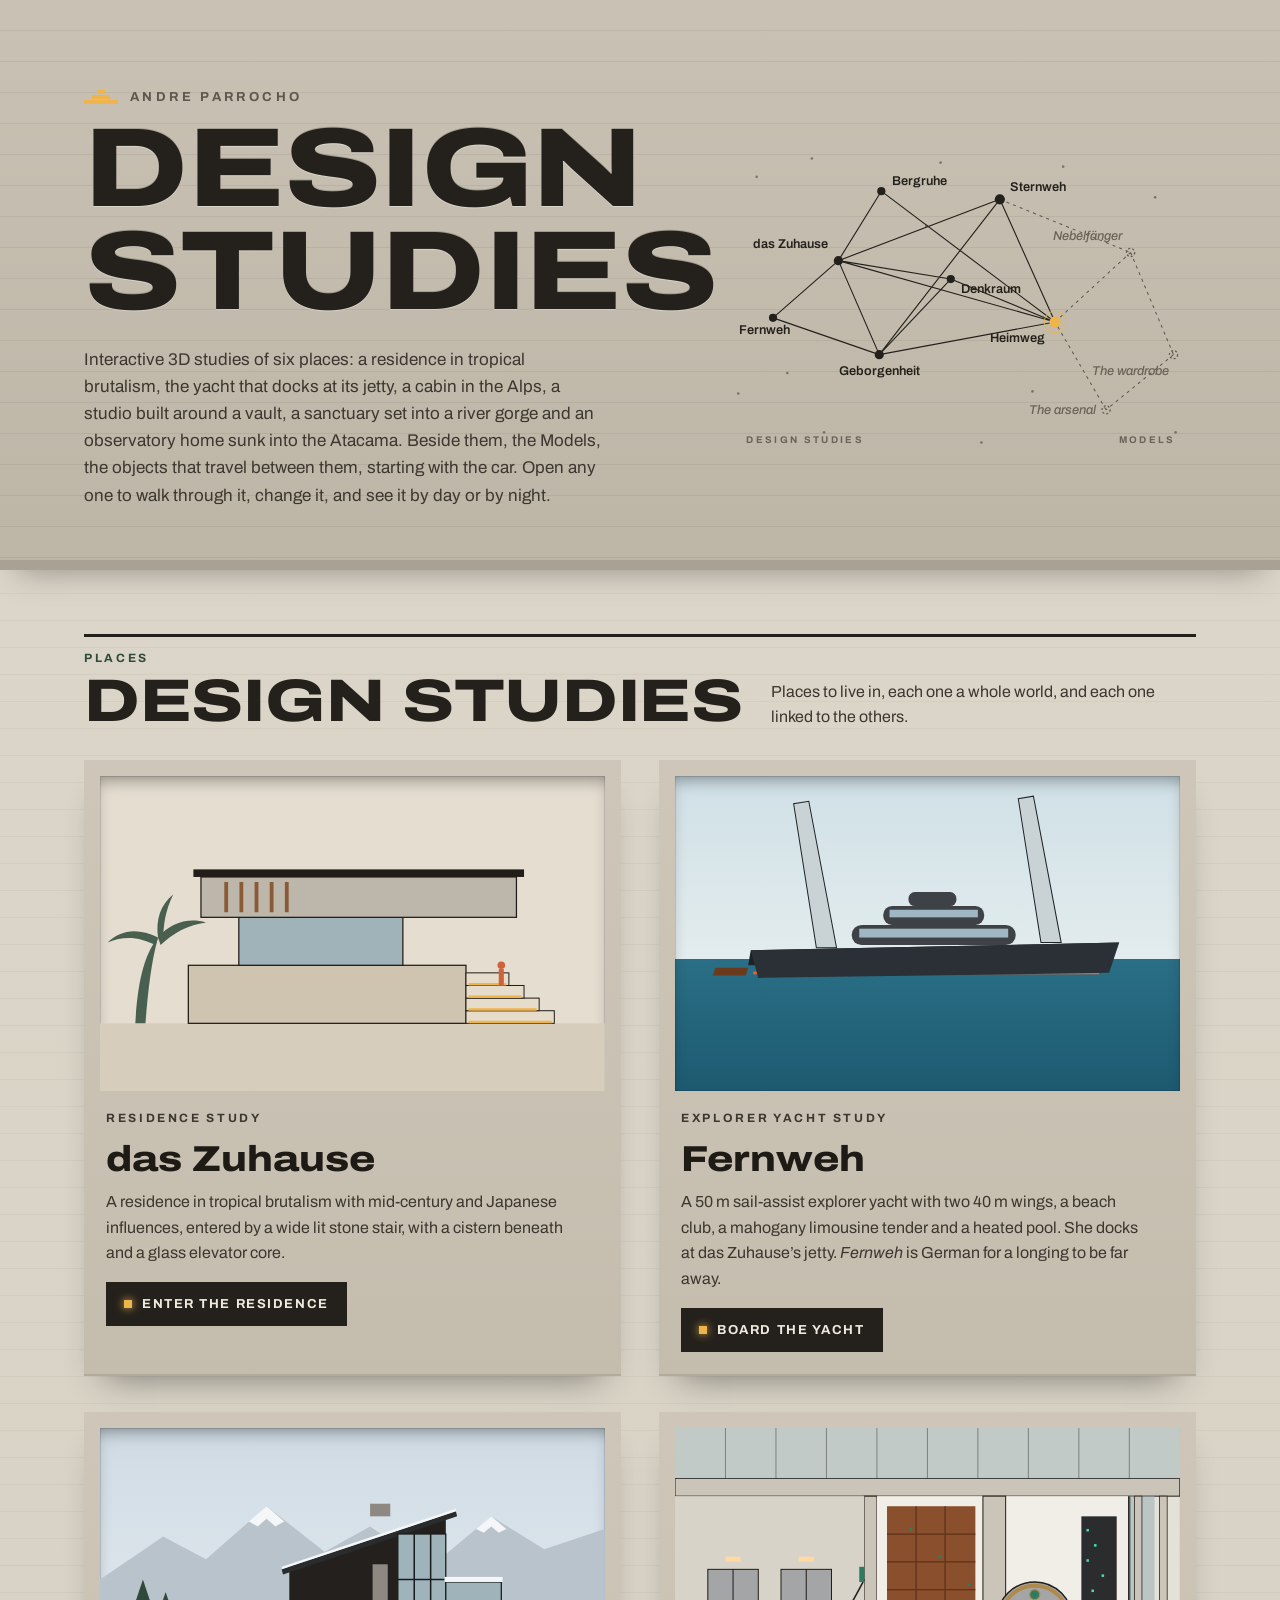
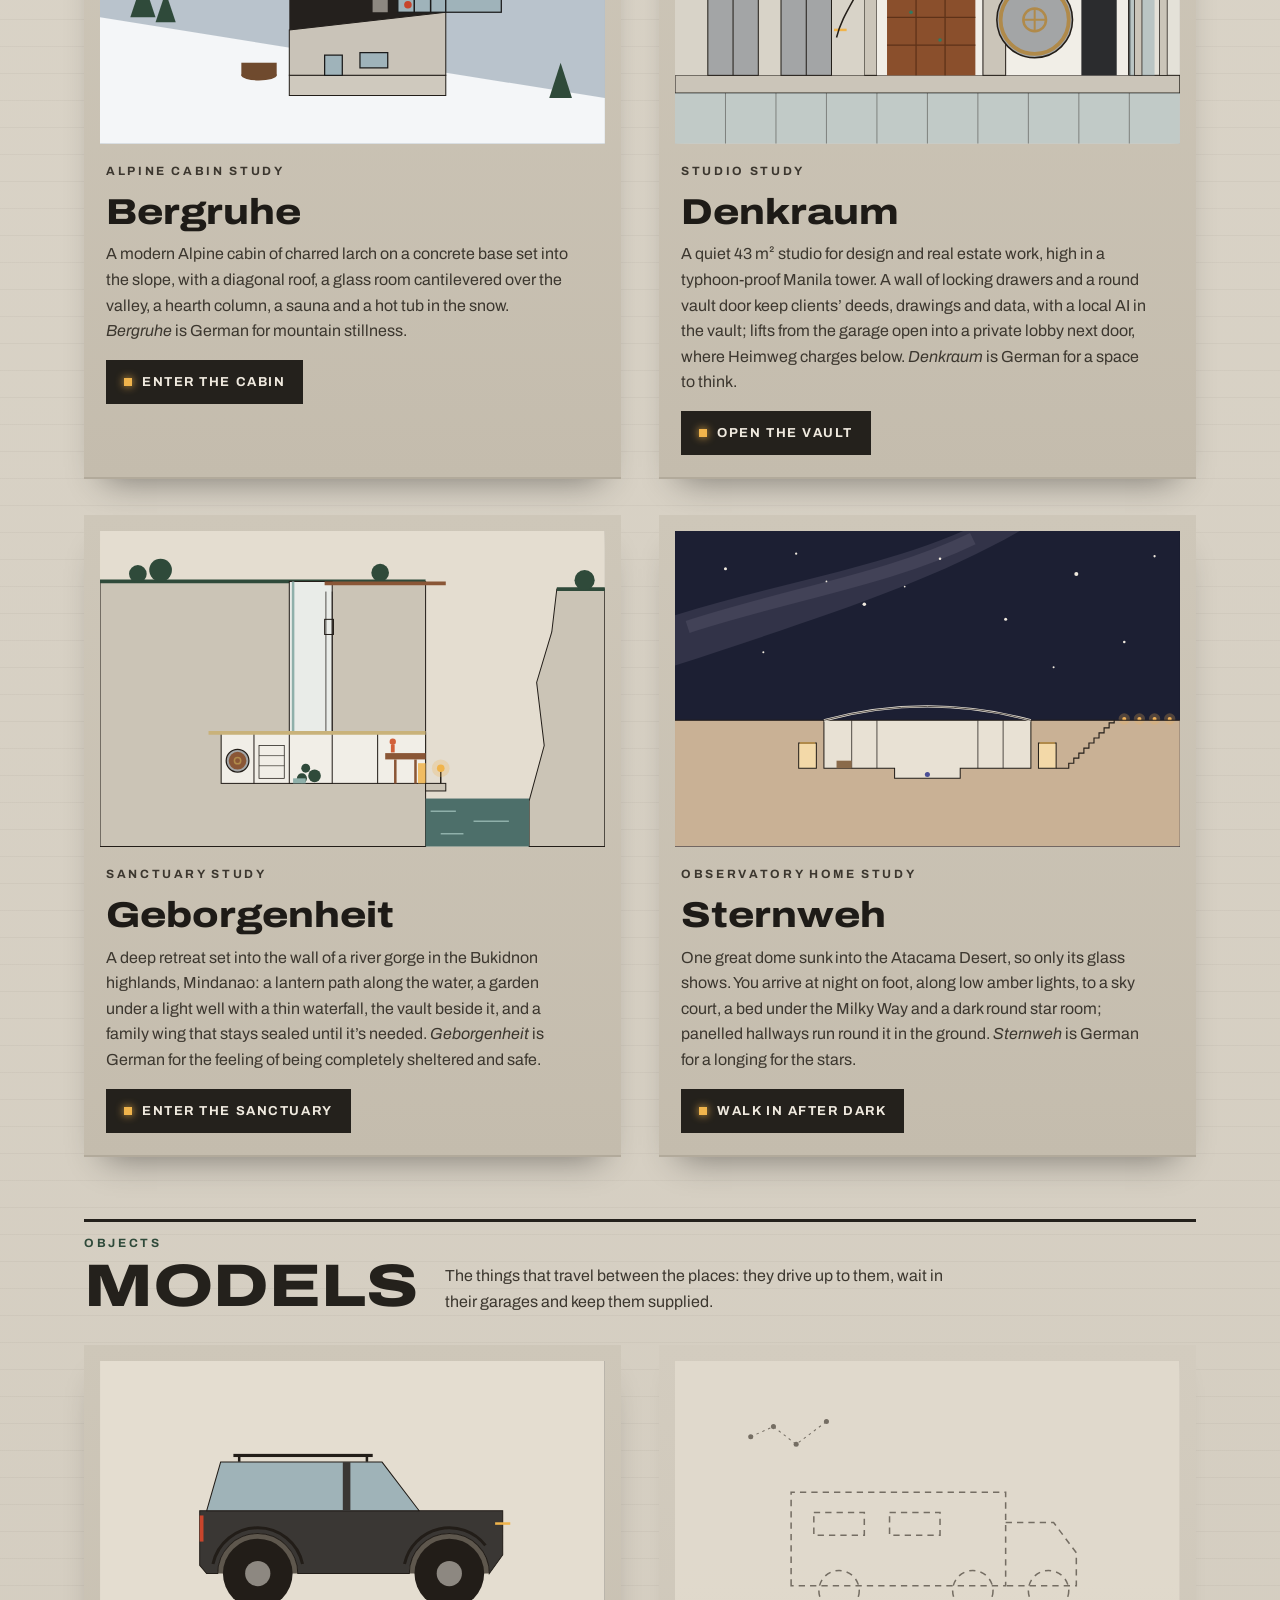
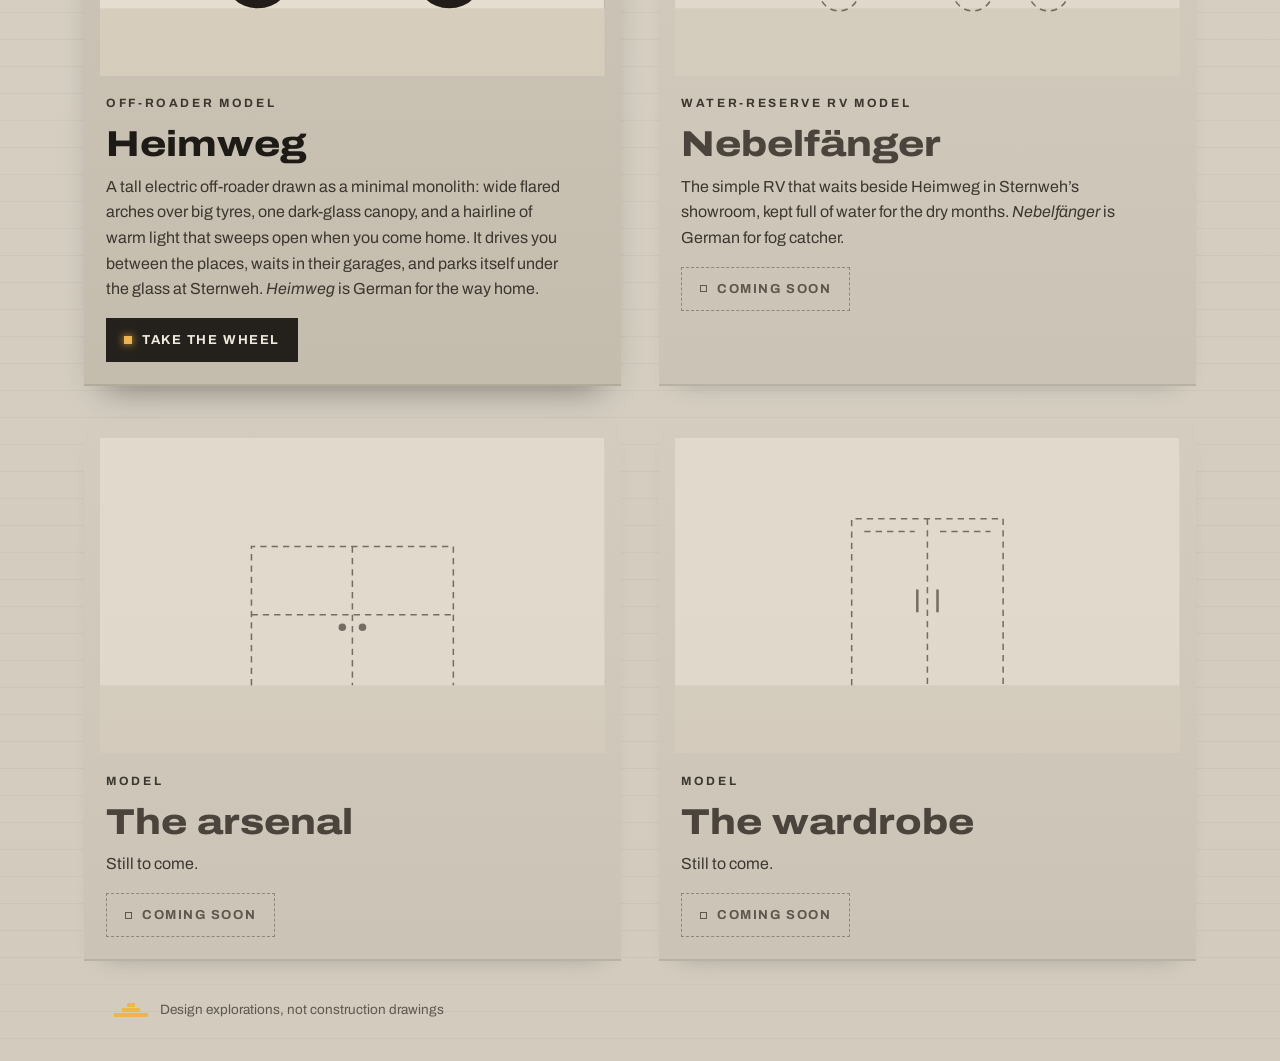
==== commit 9e476da1: "Sternweh: an observatory home sunk into the Atacama; Models split from Design Studies Sternweh, the " ====
--- a/index.html
+++ b/index.html
@@ -5,16 +5,16 @@
 <meta name="viewport" content="width=device-width, initial-scale=1">
 <title>Design Studies — Andre Parrocho</title>
 <link rel="apple-touch-icon" href="/daszehause/icons/apple-touch-icon.png"><link rel="icon" type="image/png" sizes="192x192" href="/daszehause/icons/icon-192.png">
-<meta name="description" content="Interactive 3D design studies by Andre Parrocho: das Zuhause, a residence in tropical brutalism, Fernweh, the explorer yacht that docks at its jetty, Bergruhe, a cabin in the Alps, Heimweg, the off-roader that drives between them, Denkraum, a vault-hearted studio high in a Manila tower, and Geborgenheit, a sanctuary set into a river gorge in Mindanao.">
-<meta property="og:title" content="Design Studies — Andre Parrocho"><meta property="og:description" content="das Zuhause, a residence in tropical brutalism; Fernweh, the explorer yacht; Bergruhe, a cabin in the Alps; Heimweg, an electric off-roader; Denkraum, a studio built around a vault; and Geborgenheit, a sanctuary in a river gorge."><meta property="og:type" content="website"><meta property="og:url" content="https://24-00237.github.io/daszehause/"><meta property="og:image" content="https://24-00237.github.io/daszehause/preview.png"><meta property="og:image:width" content="1200"><meta property="og:image:height" content="630"><meta name="twitter:card" content="summary_large_image">
+<meta name="description" content="Interactive 3D design studies by Andre Parrocho. Design Studies, the places: das Zuhause, a residence in tropical brutalism; Fernweh, the explorer yacht that docks at its jetty; Bergruhe, a cabin in the Alps; Denkraum, a vault-hearted studio high in a Manila tower; Geborgenheit, a sanctuary set into a river gorge in Mindanao; and Sternweh, an observatory home sunk into the Atacama Desert. Models, the objects that travel between them: Heimweg, the off-roader, with more to come.">
+<meta property="og:title" content="Design Studies — Andre Parrocho"><meta property="og:description" content="Six places, das Zuhause, Fernweh, Bergruhe, Denkraum, Geborgenheit and Sternweh, and the Models that travel between them, starting with Heimweg, the off-roader."><meta property="og:type" content="website"><meta property="og:url" content="https://24-00237.github.io/daszehause/"><meta property="og:image" content="https://24-00237.github.io/daszehause/preview.png"><meta property="og:image:width" content="1200"><meta property="og:image:height" content="630"><meta name="twitter:card" content="summary_large_image">
 <link rel="preconnect" href="https://fonts.googleapis.com">
 <link href="https://fonts.googleapis.com/css2?family=Archivo:wdth,wght@100..125,400..800&display=swap" rel="stylesheet">
 <style>
 /* VOICE: monumental and calm — tropical brutalism, with only a slight art deco accent.
-   IDEA: a board-formed concrete entrance wall in the tropics: heavy cast lettering, deep-set openings, a constellation of dots linking the studies, one lit stair.
-   PICTURE: each study shown as a drawing set deep into a thick concrete frame; a quiet constellation and the amber stair lights carry the mood.
+   IDEA: a board-formed concrete entrance wall in the tropics: heavy cast lettering, deep-set openings, a star map linking the studies and the models, one lit stair.
+   PICTURE: each study shown as a drawing set deep into a thick concrete frame; a star map of how everything connects and the amber stair lights carry the mood.
    COLOUR and TYPE: warm board-formed concrete, charcoal ink, tropical green, one amber accent from the step lights; Archivo wide and heavy.
-   LAYOUT: massive left-aligned title on a concrete band, then two deep-set sheets that stack below 760px. The deco touch is one small stepped mark. */
+   LAYOUT: massive left-aligned title on a concrete band with the star map beside it, then two groups of deep-set sheets, Design Studies (places) and Models (objects), that stack below 760px. The deco touch is one small stepped mark. */
 :root{color-scheme:light;--con:#d8d2c6;--con2:#cbc4b6;--ink:#1e1b17;--mute:#5e574d;--amber:#f0b44c;--green:#2f4a3a;--deep:#8f877a}
 *{box-sizing:border-box;min-width:0}
 body{margin:0;color:var(--ink);font:16px/1.6 Archivo,system-ui,sans-serif;overflow-x:clip;
@@ -22,46 +22,66 @@
 a{color:inherit}
 .band{position:relative;overflow:hidden;background:linear-gradient(#c9c2b4,#bdb5a6);border-bottom:10px solid #a9a193;box-shadow:0 18px 30px -18px rgba(0,0,0,.35)}
 .band::after{content:"";position:absolute;inset:0;background:repeating-linear-gradient(180deg,rgba(0,0,0,0) 0 30px,rgba(40,32,24,.07) 30px 31px);pointer-events:none}
-.stars{position:absolute;right:-10px;top:-10px;width:min(560px,62vw);height:auto;opacity:.42;pointer-events:none}
-.head{position:relative;z-index:1;max-width:1180px;margin:0 auto;padding:clamp(40px,7vw,96px) max(5vw,16px) clamp(34px,5vw,60px)}
+.head{position:relative;z-index:1;max-width:1240px;margin:0 auto;padding:clamp(40px,7vw,96px) max(5vw,16px) clamp(30px,4vw,52px);display:grid;grid-template-columns:minmax(0,1fr) minmax(0,470px);gap:clamp(20px,4vw,56px);align-items:center}
 .by{font:700 13px Archivo,sans-serif;letter-spacing:.26em;text-transform:uppercase;color:var(--mute);margin:0 0 14px;display:flex;align-items:center;gap:12px}
 /* the slight deco accent: a small stepped mark, like a ziggurat in cast concrete */
 .mark{width:34px;height:14px;flex:none;background:linear-gradient(var(--amber),var(--amber)) 13px 0/8px 4px no-repeat,linear-gradient(var(--amber),var(--amber)) 8px 5px/18px 4px no-repeat,linear-gradient(var(--amber),var(--amber)) 0 10px/34px 4px no-repeat}
 h1{font-size:clamp(46px,9vw,112px);line-height:.92;margin:0;font-stretch:125%;font-weight:800;letter-spacing:-.01em;text-transform:uppercase;text-wrap:balance;color:#24211c;text-shadow:0 1px 0 rgba(255,255,255,.35),0 -1px 0 rgba(0,0,0,.18)}
 .intro{max-width:52ch;margin:22px 0 0;color:#3c372f;font-size:17px}
-main{max-width:1240px;margin:0 auto;padding:clamp(34px,5vw,64px) max(5vw,16px) 40px;display:grid;grid-template-columns:repeat(auto-fit,minmax(min(100%,420px),1fr));gap:clamp(20px,3vw,40px)}
-a.sheet{display:flex;flex-direction:column;text-decoration:none;background:linear-gradient(#cec7b9,#c4bcad);padding:16px 16px 0;box-shadow:0 2px 0 #b2aa9b,0 22px 34px -20px rgba(0,0,0,.45);transition:transform .35s ease,box-shadow .35s ease}
+/* the star map: every study and model is a star; the lines are the real links between them */
+.map{display:block;width:100%;height:auto;overflow:visible}
+.map text{font:600 12.5px Archivo,sans-serif;fill:#24211c}.map .f text{fill:#6b6357;font-weight:500;font-style:italic}.map .gl{font:700 9.5px Archivo,sans-serif;letter-spacing:.24em;text-transform:uppercase;fill:#6b6357}
+.map .hit{fill:transparent}.map a{cursor:pointer;outline:none}.map a:hover text,.map a:focus-visible text{fill:var(--green);text-decoration:underline}.map a:focus-visible .hit{stroke:var(--amber);stroke-width:2.5}
+main{max-width:1240px;margin:0 auto;padding:0 max(5vw,16px) 40px}
+.group{padding-top:clamp(34px,5vw,64px)}
+.ghead{display:grid;grid-template-columns:minmax(0,auto) minmax(0,1fr);align-items:end;gap:8px 28px;margin:0 0 clamp(18px,3vw,30px);border-top:3px solid #24211c;padding-top:14px}
+.ghead .kind{grid-column:1/-1}
+.ghead h2{font-size:clamp(32px,5vw,60px);line-height:.95;margin:0;font-stretch:125%;font-weight:800;text-transform:uppercase;letter-spacing:-.005em;color:#24211c}
+.ghead p.lead{margin:0;max-width:56ch;color:#3c372f;font-size:16px}
+.grid{display:grid;grid-template-columns:repeat(auto-fit,minmax(min(100%,420px),1fr));gap:clamp(20px,3vw,40px)}
+.sheet{display:flex;flex-direction:column;text-decoration:none;background:linear-gradient(#cec7b9,#c4bcad);padding:16px 16px 0;box-shadow:0 2px 0 #b2aa9b,0 22px 34px -20px rgba(0,0,0,.45);transition:transform .35s ease,box-shadow .35s ease}
 a.sheet:hover{transform:translateY(-4px);box-shadow:0 2px 0 #b2aa9b,0 30px 40px -20px rgba(0,0,0,.5)}
 a.sheet:focus-visible{outline:3px solid var(--amber);outline-offset:4px}
 .pic{position:relative;aspect-ratio:16/10;overflow:hidden;box-shadow:inset 0 10px 18px -8px rgba(0,0,0,.45),inset 0 0 0 1px rgba(0,0,0,.12)}
 .pic svg,.pic img{position:absolute;inset:0;width:100%;height:100%}.pic img{object-fit:cover;display:block}
-.zu .pic{background:#e4ddd0}.bg .pic{background:linear-gradient(#cfdbe4,#e9eef2)}.hw .pic{background:#2a2a2c}.dk .pic{background:#e4e1d8}.gb .pic{background:#e4ddd0}.fw .pic{background:linear-gradient(#cfe0e6,#e3ecee 58%,#2a6f86 58%,#1d5a70)}
+.zu .pic{background:#e4ddd0}.bg .pic{background:linear-gradient(#cfdbe4,#e9eef2)}.hw .pic{background:#2a2a2c}.dk .pic{background:#e4e1d8}.gb .pic{background:#e4ddd0}.sw .pic{background:#1c1f33}.fw .pic{background:linear-gradient(#cfe0e6,#e3ecee 58%,#2a6f86 58%,#1d5a70)}
 .txt{padding:20px 6px 22px}
 .kind{font:700 12px Archivo,sans-serif;letter-spacing:.22em;text-transform:uppercase;color:var(--green);margin:0}
-h2{font-size:clamp(28px,3vw,36px);line-height:1.05;margin:6px 0 10px;font-stretch:118%;font-weight:800}
+h3{font-size:clamp(28px,3vw,36px);line-height:1.05;margin:6px 0 10px;font-stretch:118%;font-weight:800}
 .txt p{margin:0 0 16px;max-width:52ch;color:#3c372f}
 .go{display:inline-flex;align-items:center;gap:10px;font:700 13px Archivo,sans-serif;letter-spacing:.12em;text-transform:uppercase;min-height:44px;padding:0 18px;background:#24211c;color:#efe9de}
 .go i{width:8px;height:8px;background:var(--amber);box-shadow:0 0 8px var(--amber)}
 a.sheet:hover .go{background:#3a3530}
+/* models still to come: a dashed outline in a paler frame, not a link */
+.soon{background:linear-gradient(#d3ccbf,#cbc4b6);box-shadow:0 2px 0 #b9b1a3,0 14px 24px -20px rgba(0,0,0,.35)}.soon .pic{opacity:.8}.soon h3{color:#4a443c}
+.go.soonl{background:transparent;color:var(--mute);border:1.5px dashed #8f877a}.go.soonl i{background:transparent;border:1.5px solid var(--mute);box-shadow:none;width:7px;height:7px}
 footer{max-width:1180px;margin:0 auto;padding:0 max(5vw,16px) 40px;color:var(--mute);font-size:13.5px;display:flex;align-items:center;gap:12px;flex-wrap:wrap}
-@media(max-width:760px){main{grid-template-columns:minmax(0,1fr)}.stars{opacity:.3}}
-@media(prefers-reduced-motion:reduce){a.sheet{transition:none}a.sheet:hover{transform:none}}
+@media(max-width:900px){.head{grid-template-columns:minmax(0,1fr)}.map{max-width:520px}.ghead{grid-template-columns:minmax(0,1fr)}}
+@media(max-width:760px){.grid{grid-template-columns:minmax(0,1fr)}}
+@media(prefers-reduced-motion:reduce){.sheet{transition:none}a.sheet:hover{transform:none}}
 </style>
 </head>
 <body>
 <div class="band">
-  <svg class="stars" viewBox="0 0 400 300" aria-hidden="true">
-    <path d="M40 150L95 105M95 105L150 128M150 128L205 70M205 70L262 96M262 96L318 48M318 48L372 88M262 96L232 165M232 165L300 190M300 190L350 150M350 150L372 88" fill="none" stroke="#24211c" stroke-width="1.1"/>
-    <g fill="#24211c"><circle cx="40" cy="150" r="3"/><circle cx="95" cy="105" r="4"/><circle cx="150" cy="128" r="3"/><circle cx="205" cy="70" r="4.5"/><circle cx="318" cy="48" r="3.5"/><circle cx="372" cy="88" r="3"/><circle cx="232" cy="165" r="3.5"/><circle cx="300" cy="190" r="4"/><circle cx="350" cy="150" r="3"/></g><g fill="#24211c" opacity=".6"><circle cx="70" cy="40" r="1.6"/><circle cx="130" cy="60" r="1.6"/><circle cx="180" cy="210" r="1.6"/><circle cx="390" cy="200" r="1.6"/><circle cx="20" cy="240" r="1.6"/><circle cx="280" cy="250" r="1.6"/><circle cx="110" cy="190" r="1.6"/><circle cx="345" cy="20" r="1.6"/></g>
-    <circle cx="262" cy="96" r="5" fill="#f0b44c"/>
-  </svg>
   <div class="head">
-    <p class="by"><span class="mark" aria-hidden="true"></span>Andre Parrocho</p>
-    <h1>Design Studies</h1>
-    <p class="intro">Interactive 3D studies of a residence in tropical brutalism, the yacht that docks at its jetty, a cabin in the Alps, the car that drives between them, a studio built around a vault and a sanctuary set into a river gorge. Open any one to walk through it, change it, and see it by day or by night.</p>
+    <div>
+      <p class="by"><span class="mark" aria-hidden="true"></span>Andre Parrocho</p>
+      <h1>Design Studies</h1>
+      <p class="intro">Interactive 3D studies of six places: a residence in tropical brutalism, the yacht that docks at its jetty, a cabin in the Alps, a studio built around a vault, a sanctuary set into a river gorge and an observatory home sunk into the Atacama. Beside them, the Models, the objects that travel between them, starting with the car. Open any one to walk through it, change it, and see it by day or by night.</p>
+    </div>
+    <svg class="map" viewBox="0 0 460 320" role="group" aria-label="How the studies and models connect: each star opens one">
+      <g fill="#24211c" opacity=".45"><circle cx="30" cy="40" r="1.3"/><circle cx="84" cy="22" r="1.3"/><circle cx="210" cy="26" r="1.3"/><circle cx="330" cy="30" r="1.3"/><circle cx="420" cy="60" r="1.3"/><circle cx="12" cy="252" r="1.3"/><circle cx="96" cy="290" r="1.3"/><circle cx="250" cy="300" r="1.3"/><circle cx="300" cy="250" r="1.3"/><circle cx="440" cy="290" r="1.3"/><circle cx="196" cy="88" r="1.3"/><circle cx="60" cy="232" r="1.3"/></g>
+      <path d="M110 122L46 178 M110 122L152 54 M110 122L220 140 M110 122L150 214 M220 140L150 214 M46 178L150 214 M268 62L150 214 M268 62L110 122 M322 182L152 54 M322 182L220 140 M322 182L150 214 M322 182L268 62 M322 182L110 122" fill="none" stroke="#24211c" stroke-width="1.1"/>
+      <path d="M268 62L396 114 M322 182L396 114 M396 114L438 214 M438 214L372 268 M372 268L322 182" fill="none" stroke="#5e574d" stroke-width="1" stroke-dasharray="3 4"/>
+      <text class="gl" x="20" y="300">Design Studies</text><text class="gl" x="440" y="300" text-anchor="end">Models</text>
+      <a class="nd" href="zuhause/"><title>das Zuhause</title><circle class="hit" cx="110" cy="122" r="22"/><circle cx="110" cy="122" r="4.5" fill="#24211c"/><text x="100" y="110" text-anchor="end">das Zuhause</text></a><a class="nd" href="fernweh/"><title>Fernweh</title><circle class="hit" cx="46" cy="178" r="22"/><circle cx="46" cy="178" r="4" fill="#24211c"/><text x="38" y="194" text-anchor="middle">Fernweh</text></a><a class="nd" href="bergruhe/"><title>Bergruhe</title><circle class="hit" cx="152" cy="54" r="22"/><circle cx="152" cy="54" r="4" fill="#24211c"/><text x="162" y="48" text-anchor="start">Bergruhe</text></a><a class="nd" href="denkraum/"><title>Denkraum</title><circle class="hit" cx="220" cy="140" r="22"/><circle cx="220" cy="140" r="4" fill="#24211c"/><text x="230" y="154" text-anchor="start">Denkraum</text></a><a class="nd" href="geborgenheit/"><title>Geborgenheit</title><circle class="hit" cx="150" cy="214" r="22"/><circle cx="150" cy="214" r="4.5" fill="#24211c"/><text x="150" y="234" text-anchor="middle">Geborgenheit</text></a><a class="nd" href="sternweh/"><title>Sternweh</title><circle class="hit" cx="268" cy="62" r="22"/><circle cx="268" cy="62" r="5" fill="#24211c"/><text x="278" y="54" text-anchor="start">Sternweh</text></a><a class="nd" href="heimweg/"><title>Heimweg</title><circle class="hit" cx="322" cy="182" r="22"/><circle cx="322" cy="182" r="5.5" fill="#f0b44c"/><circle cx="322" cy="182" r="10.5" fill="none" stroke="#f0b44c" stroke-width="1" opacity=".7"/><text x="312" y="202" text-anchor="end">Heimweg</text></a><g class="nd f"><title>Nebelfänger: coming soon</title><circle cx="396" cy="114" r="4" fill="none" stroke="#5e574d" stroke-width="1.2" stroke-dasharray="2 2"/><text x="388" y="102" text-anchor="end">Nebelfänger</text></g><g class="nd f"><title>The arsenal: coming soon</title><circle cx="372" cy="268" r="4" fill="none" stroke="#5e574d" stroke-width="1.2" stroke-dasharray="2 2"/><text x="362" y="272" text-anchor="end">The arsenal</text></g><g class="nd f"><title>The wardrobe: coming soon</title><circle cx="438" cy="214" r="4" fill="none" stroke="#5e574d" stroke-width="1.2" stroke-dasharray="2 2"/><text x="434" y="234" text-anchor="end">The wardrobe</text></g>
+    </svg>
   </div>
 </div>
 <main>
+  <section class="group" aria-labelledby="h-studies">
+    <div class="ghead"><p class="kind">Places</p><h2 id="h-studies">Design Studies</h2><p class="lead">Places to live in, each one a whole world, and each one linked to the others.</p></div>
+    <div class="grid">
   <a class="sheet zu" href="zuhause/">
     <div class="pic"><svg viewBox="0 0 400 250" role="img" aria-label="Elevation of das Zuhause: a glass pavilion and a cantilevered concrete bar on a stone plinth, reached by a wide lit stair">
       <rect x="0" y="196" width="400" height="54" fill="#d6cdbd"/>
@@ -75,7 +95,7 @@
       <g fill="#2f4a3a" opacity=".85"><path d="M28 196 C30 160 36 140 46 128 C40 150 38 172 36 196Z"/><path d="M46 128 C30 120 16 122 6 132 C20 126 32 128 44 134Z"/><path d="M46 128 C56 116 70 112 84 116 C70 118 58 124 48 134Z"/><path d="M46 128 C44 114 48 102 58 94 C52 106 50 118 50 132Z"/></g>
       <circle cx="318" cy="150" r="3" fill="#d2603a"/><rect x="316" y="153" width="4" height="13" fill="#d2603a"/>
     </svg></div>
-    <div class="txt"><p class="kind">Residence study</p><h2>das Zuhause</h2><p>A residence in tropical brutalism with mid-century and Japanese influences, entered by a wide lit stone stair, with a cistern beneath and a glass elevator core.</p><span class="go"><i></i>Enter the residence</span></div>
+    <div class="txt"><p class="kind">Residence study</p><h3>das Zuhause</h3><p>A residence in tropical brutalism with mid-century and Japanese influences, entered by a wide lit stone stair, with a cistern beneath and a glass elevator core.</p><span class="go"><i></i>Enter the residence</span></div>
   </a>
   <a class="sheet fw" href="fernweh/">
     <div class="pic"><svg viewBox="0 0 400 250" role="img" aria-label="Profile of Fernweh: a dark explorer yacht with stacked rounded decks and two tall raked wing sails">
@@ -89,7 +109,7 @@
       <path d="M112 136 L94 22 L106 20 L128 136 Z" fill="#c9d3d6" stroke="#1d2226" stroke-width=".8"/>
       <path d="M30 158 L56 158 L58 152 L32 152 Z" fill="#6b3a1c"/>
     </svg></div>
-    <div class="txt"><p class="kind">Explorer yacht study</p><h2>Fernweh</h2><p>A 50 m sail-assist explorer yacht with two 40 m wings, a beach club, a mahogany limousine tender and a heated pool. She docks at das Zuhause’s jetty. <i>Fernweh</i> is German for a longing to be far away.</p><span class="go"><i></i>Board the yacht</span></div>
+    <div class="txt"><p class="kind">Explorer yacht study</p><h3>Fernweh</h3><p>A 50 m sail-assist explorer yacht with two 40 m wings, a beach club, a mahogany limousine tender and a heated pool. She docks at das Zuhause’s jetty. <i>Fernweh</i> is German for a longing to be far away.</p><span class="go"><i></i>Board the yacht</span></div>
   </a>
   <a class="sheet bg" href="bergruhe/">
     <div class="pic"><svg viewBox="0 0 400 250" role="img" aria-label="Elevation of Bergruhe: a dark timber cabin with a diagonal roof rising toward the valley, a glass wall, a cantilevered glass room and a concrete base set into a snowy slope">
@@ -110,25 +130,7 @@
       <ellipse cx="126" cy="196" rx="14" ry="4" fill="#6f4a2e"/><rect x="112" y="186" width="28" height="10" fill="#6f4a2e"/>
       <circle cx="244" cy="140" r="3" fill="#c8452c"/>
     </svg></div>
-    <div class="txt"><p class="kind">Alpine cabin study</p><h2>Bergruhe</h2><p>A modern Alpine cabin of charred larch on a concrete base set into the slope, with a diagonal roof, a glass room cantilevered over the valley, a hearth column, a sauna and a hot tub in the snow. <i>Bergruhe</i> is German for mountain stillness.</p><span class="go"><i></i>Enter the cabin</span></div>
-  </a>
-  <a class="sheet hw" href="heimweg/">
-    <div class="pic"><svg viewBox="0 0 400 250" role="img" aria-label="Elevation of Heimweg: a tall squared-off off-roader with a dark body, a band of glass, big wheels under flared arches and a thin warm light at the nose">
-      <rect width="400" height="250" fill="#e4ddd0"/>
-      <rect x="0" y="196" width="400" height="54" fill="#d6cdbd"/>
-      <path d="M93.3 168.4A31.7 31.7 0 0 1 156.7 168.4Z M245.10000000000002 168.4A31.7 31.7 0 0 1 308.5 168.4Z" fill="#5e574d"/>
-      <path d="M84.5 168.4L93.3 168.4A31.7 31.7 0 0 1 156.7 168.4L245.10000000000002 168.4A31.7 31.7 0 0 1 308.5 168.4L319.1 153.7V118.7H79.0V162.0Z" fill="#3a3734" stroke="#221d18" stroke-width=".8"/>
-      <polygon points="252.9,118.7 223.5,80.1 95.6,80.1 84.5,118.7" fill="#9fb3b8" stroke="#221d18" stroke-width=".8"/>
-      <path d="M195.4 118.7V80.1" stroke="#3a3734" stroke-width="6"/>
-      <path d="M89.5 160.9A36.3 36.3 0 0 1 160.5 160.9 M241.3 160.9A36.3 36.3 0 0 1 305.4 146.1" fill="none" stroke="#221d18" stroke-width="2.4"/>
-      <g fill="#221d18"><circle cx="125.0" cy="168.4" r="27.6"/><circle cx="276.8" cy="168.4" r="27.6"/></g>
-      <g fill="#8d8881"><circle cx="125.0" cy="168.4" r="10"/><circle cx="276.8" cy="168.4" r="10"/></g>
-      <rect x="105.7" y="73.6" width="110.4" height="2.5" fill="#221d18"/>
-      <path d="M110.3 75.9v4 M211.5 75.9v4" stroke="#221d18" stroke-width="2"/>
-      <path d="M313.1 128.8h12" stroke="#f0b44c" stroke-width="2"/>
-      <rect x="79.0" y="122.4" width="3" height="20.7" fill="#c8452c"/>
-    </svg></div>
-    <div class="txt"><p class="kind">Off-roader study</p><h2>Heimweg</h2><p>A tall electric off-roader drawn as a minimal monolith: wide flared arches over big tyres, one dark-glass canopy, and a hairline of warm light that sweeps open when you come home. Camp mode opens an awning, a pop-up roof and a pull-out kitchen. <i>Heimweg</i> is German for the way home.</p><span class="go"><i></i>Take the wheel</span></div>
+    <div class="txt"><p class="kind">Alpine cabin study</p><h3>Bergruhe</h3><p>A modern Alpine cabin of charred larch on a concrete base set into the slope, with a diagonal roof, a glass room cantilevered over the valley, a hearth column, a sauna and a hot tub in the snow. <i>Bergruhe</i> is German for mountain stillness.</p><span class="go"><i></i>Enter the cabin</span></div>
   </a>
   <a class="sheet dk" href="denkraum/">
     <div class="pic"><svg viewBox="0 0 400 250" role="img" aria-label="Section through Denkraum: a corner studio on a high tower floor, a wall of locking drawers and a round vault door at the back, the servers behind it, and the private lift lobby next door">
@@ -153,7 +155,7 @@
       <path d="M126 160h10" stroke="#f0b44c" stroke-width="2"/>
       <path d="M150 120 C140 140 132 150 128 166" fill="none" stroke="#221d18" stroke-width="1.2"/><rect x="146" y="110" width="4" height="12" fill="#2f7a62"/>
     </svg></div>
-    <div class="txt"><p class="kind">Studio study</p><h2>Denkraum</h2><p>A quiet 43 m² studio for design and real estate work, high in a typhoon-proof Manila tower. A wall of locking drawers and a round vault door keep clients’ deeds, drawings and data, with a local AI in the vault; lifts from the garage open into a private lobby next door, where Heimweg charges below. <i>Denkraum</i> is German for a space to think.</p><span class="go"><i></i>Open the vault</span></div>
+    <div class="txt"><p class="kind">Studio study</p><h3>Denkraum</h3><p>A quiet 43 m² studio for design and real estate work, high in a typhoon-proof Manila tower. A wall of locking drawers and a round vault door keep clients’ deeds, drawings and data, with a local AI in the vault; lifts from the garage open into a private lobby next door, where Heimweg charges below. <i>Denkraum</i> is German for a space to think.</p><span class="go"><i></i>Open the vault</span></div>
   </a>
   <a class="sheet gb" href="geborgenheit/">
     <div class="pic"><svg viewBox="0 0 400 250" role="img" aria-label="Section through Geborgenheit: rooms carved into the wall of a river gorge just above the water, a light well rising from an underground garden to the plateau with a thin waterfall and a glass lift, the vault beside the garden, and a lantern at the door">
@@ -180,8 +182,66 @@
       <path d="M86 160 H258" stroke="#c9b27a" stroke-width="3"/>
       <circle cx="232" cy="167" r="2.5" fill="#d2603a"/><rect x="230.5" y="169.5" width="3" height="6" fill="#d2603a"/>
     </svg></div>
-    <div class="txt"><p class="kind">Sanctuary study</p><h2>Geborgenheit</h2><p>A deep retreat set into the wall of a river gorge in the Bukidnon highlands, Mindanao: a lantern path along the water, a garden under a light well with a thin waterfall, the vault beside it, and a family wing that stays sealed until it’s needed. <i>Geborgenheit</i> is German for the feeling of being completely sheltered and safe.</p><span class="go"><i></i>Enter the sanctuary</span></div>
-  </a>
+    <div class="txt"><p class="kind">Sanctuary study</p><h3>Geborgenheit</h3><p>A deep retreat set into the wall of a river gorge in the Bukidnon highlands, Mindanao: a lantern path along the water, a garden under a light well with a thin waterfall, the vault beside it, and a family wing that stays sealed until it’s needed. <i>Geborgenheit</i> is German for the feeling of being completely sheltered and safe.</p><span class="go"><i></i>Enter the sanctuary</span></div>
+  </a>
+  <a class="sheet sw" href="sternweh/">
+    <div class="pic"><svg viewBox="0 0 400 250" role="img" aria-label="Section through Sternweh at night: a shallow glass lens on the desert, rooms sunk below it round a sunken court, panelled hallways in the ground on either side, a stair cut down to the door and low amber lights along the path, under the Milky Way">
+      <rect width="400" height="250" fill="#1c1f33"/>
+      <path d="M-10 70 C80 40 170 30 250 -10 L290 -10 C210 40 110 70 -10 110Z" fill="#c9c6d8" opacity=".12"/>
+      <path d="M10 76 C90 50 170 38 236 6" fill="none" stroke="#c9c6d8" stroke-width="10" opacity=".1"/>
+      <g fill="#efe9de"><circle cx="40" cy="30" r="1.2"/><circle cx="96" cy="18" r=".9"/><circle cx="150" cy="58" r="1.4"/><circle cx="210" cy="22" r="1"/><circle cx="262" cy="70" r="1.2"/><circle cx="318" cy="34" r="1.6"/><circle cx="356" cy="88" r="1"/><circle cx="380" cy="20" r=".9"/><circle cx="70" cy="96" r=".8"/><circle cx="300" cy="108" r=".8"/><circle cx="120" cy="40" r=".7"/><circle cx="182" cy="44" r=".7"/></g>
+      <path d="M0 150 H400 V250 H0Z" fill="#c9b195"/>
+      <path d="M118 150 H282 V188 H226 V196 H174 V188 H118Z" fill="#e8e1d4" stroke="#221d18" stroke-width=".8"/>
+      <path d="M118 150 Q200 128 282 150" fill="none" stroke="#efe9de" stroke-width="1.8"/>
+      <path d="M118 150 Q200 128 282 150" fill="none" stroke="#221d18" stroke-width=".6"/>
+      <g stroke="#221d18" stroke-width=".6"><path d="M140 150 V188 M160 150 V188 M240 150 V188 M260 150 V188"/></g>
+      <rect x="98" y="168" width="14" height="20" fill="#f3d9a8" stroke="#221d18" stroke-width=".8"/><rect x="288" y="168" width="14" height="20" fill="#f3d9a8" stroke="#221d18" stroke-width=".8"/>
+      <path d="M99 168 h12 M289 168 h12" stroke="#b08a4a" stroke-width="1.6"/>
+      <path d="M302 188 H312 V184 H316 V180 H320 V176 H324 V172 H328 V168 H332 V164 H336 V160 H340 V156 H344 V152 H348 V150" fill="none" stroke="#221d18" stroke-width=".9"/>
+      <rect x="128" y="182" width="12" height="6" fill="#8a6a4a"/><circle cx="200" cy="193" r="2" fill="#4b4f96"/>
+      <g fill="#f2b257"><circle cx="356" cy="149" r="1.6"/><circle cx="368" cy="149" r="1.6"/><circle cx="380" cy="149" r="1.6"/><circle cx="392" cy="149" r="1.6"/></g>
+      <g fill="#f2b257" opacity=".25"><circle cx="356" cy="149" r="4.5"/><circle cx="368" cy="149" r="4.5"/><circle cx="380" cy="149" r="4.5"/><circle cx="392" cy="149" r="4.5"/></g>
+      <path d="M0 150 H118 M282 150 H400" stroke="#221d18" stroke-width=".9"/>
+    </svg></div>
+    <div class="txt"><p class="kind">Observatory home study</p><h3>Sternweh</h3><p>One great dome sunk into the Atacama Desert, so only its glass shows. You arrive at night on foot, along low amber lights, to a sky court, a bed under the Milky Way and a dark round star room; panelled hallways run round it in the ground. <i>Sternweh</i> is German for a longing for the stars.</p><span class="go"><i></i>Walk in after dark</span></div>
+  </a>
+    </div>
+  </section>
+  <section class="group" aria-labelledby="h-models">
+    <div class="ghead"><p class="kind">Objects</p><h2 id="h-models">Models</h2><p class="lead">The things that travel between the places: they drive up to them, wait in their garages and keep them supplied.</p></div>
+    <div class="grid">
+  <a class="sheet hw" href="heimweg/">
+    <div class="pic"><svg viewBox="0 0 400 250" role="img" aria-label="Elevation of Heimweg: a tall squared-off off-roader with a dark body, a band of glass, big wheels under flared arches and a thin warm light at the nose">
+      <rect width="400" height="250" fill="#e4ddd0"/>
+      <rect x="0" y="196" width="400" height="54" fill="#d6cdbd"/>
+      <path d="M93.3 168.4A31.7 31.7 0 0 1 156.7 168.4Z M245.10000000000002 168.4A31.7 31.7 0 0 1 308.5 168.4Z" fill="#5e574d"/>
+      <path d="M84.5 168.4L93.3 168.4A31.7 31.7 0 0 1 156.7 168.4L245.10000000000002 168.4A31.7 31.7 0 0 1 308.5 168.4L319.1 153.7V118.7H79.0V162.0Z" fill="#3a3734" stroke="#221d18" stroke-width=".8"/>
+      <polygon points="252.9,118.7 223.5,80.1 95.6,80.1 84.5,118.7" fill="#9fb3b8" stroke="#221d18" stroke-width=".8"/>
+      <path d="M195.4 118.7V80.1" stroke="#3a3734" stroke-width="6"/>
+      <path d="M89.5 160.9A36.3 36.3 0 0 1 160.5 160.9 M241.3 160.9A36.3 36.3 0 0 1 305.4 146.1" fill="none" stroke="#221d18" stroke-width="2.4"/>
+      <g fill="#221d18"><circle cx="125.0" cy="168.4" r="27.6"/><circle cx="276.8" cy="168.4" r="27.6"/></g>
+      <g fill="#8d8881"><circle cx="125.0" cy="168.4" r="10"/><circle cx="276.8" cy="168.4" r="10"/></g>
+      <rect x="105.7" y="73.6" width="110.4" height="2.5" fill="#221d18"/>
+      <path d="M110.3 75.9v4 M211.5 75.9v4" stroke="#221d18" stroke-width="2"/>
+      <path d="M313.1 128.8h12" stroke="#f0b44c" stroke-width="2"/>
+      <rect x="79.0" y="122.4" width="3" height="20.7" fill="#c8452c"/>
+    </svg></div>
+    <div class="txt"><p class="kind">Off-roader model</p><h3>Heimweg</h3><p>A tall electric off-roader drawn as a minimal monolith: wide flared arches over big tyres, one dark-glass canopy, and a hairline of warm light that sweeps open when you come home. It drives you between the places, waits in their garages, and parks itself under the glass at Sternweh. <i>Heimweg</i> is German for the way home.</p><span class="go"><i></i>Take the wheel</span></div>
+  </a>
+  <div class="sheet soon nb" aria-label="Nebelfänger, coming soon">
+    <div class="pic"><svg viewBox="0 0 400 250" role="img" aria-label="Nebelfänger: a dashed outline, still to be drawn"><rect width="400" height="250" fill="#e4ddd0"/><rect x="0" y="196" width="400" height="54" fill="#d6cdbd"/><path d="M92 178 V104 H262 V178 Z M262 128 H300 L318 152 V178 H262" fill="none" stroke="#5e574d" stroke-width="1.2" stroke-dasharray="5 4"/><circle cx="130" cy="182" r="16" fill="none" stroke="#5e574d" stroke-width="1.2" stroke-dasharray="5 4"/><circle cx="236" cy="182" r="16" fill="none" stroke="#5e574d" stroke-width="1.2" stroke-dasharray="5 4"/><circle cx="296" cy="182" r="16" fill="none" stroke="#5e574d" stroke-width="1.2" stroke-dasharray="5 4"/><path d="M110 120 h40 v18 h-40z M170 120 h40 v18 h-40z" fill="none" stroke="#5e574d" stroke-width="1.2" stroke-dasharray="5 4"/><path d="M60 60 L78 52 L96 66 L120 48" fill="none" stroke="#5e574d" stroke-width=".8" stroke-dasharray="2 3"/><g fill="#5e574d"><circle cx="60" cy="60" r="2"/><circle cx="78" cy="52" r="2"/><circle cx="96" cy="66" r="2"/><circle cx="120" cy="48" r="2"/></g></svg></div>
+    <div class="txt"><p class="kind">Water-reserve RV model</p><h3>Nebelfänger</h3><p>The simple RV that waits beside Heimweg in Sternweh’s showroom, kept full of water for the dry months. <i>Nebelfänger</i> is German for fog catcher.</p><span class="go soonl"><i></i>Coming soon</span></div>
+  </div>
+  <div class="sheet soon ar" aria-label="The arsenal, coming soon">
+    <div class="pic"><svg viewBox="0 0 400 250" role="img" aria-label="The arsenal: a dashed outline, still to be drawn"><rect width="400" height="250" fill="#e4ddd0"/><rect x="0" y="196" width="400" height="54" fill="#d6cdbd"/><path d="M120 196 V86 H280 V196" fill="none" stroke="#5e574d" stroke-width="1.2" stroke-dasharray="5 4"/><path d="M200 86 V196 M120 140 H280" fill="none" stroke="#5e574d" stroke-width="1.2" stroke-dasharray="5 4"/><circle cx="192" cy="150" r="3" fill="#5e574d"/><circle cx="208" cy="150" r="3" fill="#5e574d"/></svg></div>
+    <div class="txt"><p class="kind">Model</p><h3>The arsenal</h3><p>Still to come.</p><span class="go soonl"><i></i>Coming soon</span></div>
+  </div>
+  <div class="sheet soon wd" aria-label="The wardrobe, coming soon">
+    <div class="pic"><svg viewBox="0 0 400 250" role="img" aria-label="The wardrobe: a dashed outline, still to be drawn"><rect width="400" height="250" fill="#e4ddd0"/><rect x="0" y="196" width="400" height="54" fill="#d6cdbd"/><path d="M140 196 V64 H260 V196" fill="none" stroke="#5e574d" stroke-width="1.2" stroke-dasharray="5 4"/><path d="M200 64 V196 M150 74 H190 M210 74 H250" fill="none" stroke="#5e574d" stroke-width="1.2" stroke-dasharray="5 4"/><path d="M192 120 v18 M208 120 v18" stroke="#5e574d" stroke-width="2"/></svg></div>
+    <div class="txt"><p class="kind">Model</p><h3>The wardrobe</h3><p>Still to come.</p><span class="go soonl"><i></i>Coming soon</span></div>
+  </div>
+    </div>
+  </section>
 </main>
 <footer><span class="mark" aria-hidden="true"></span>Design explorations, not construction drawings</footer>
 </body>
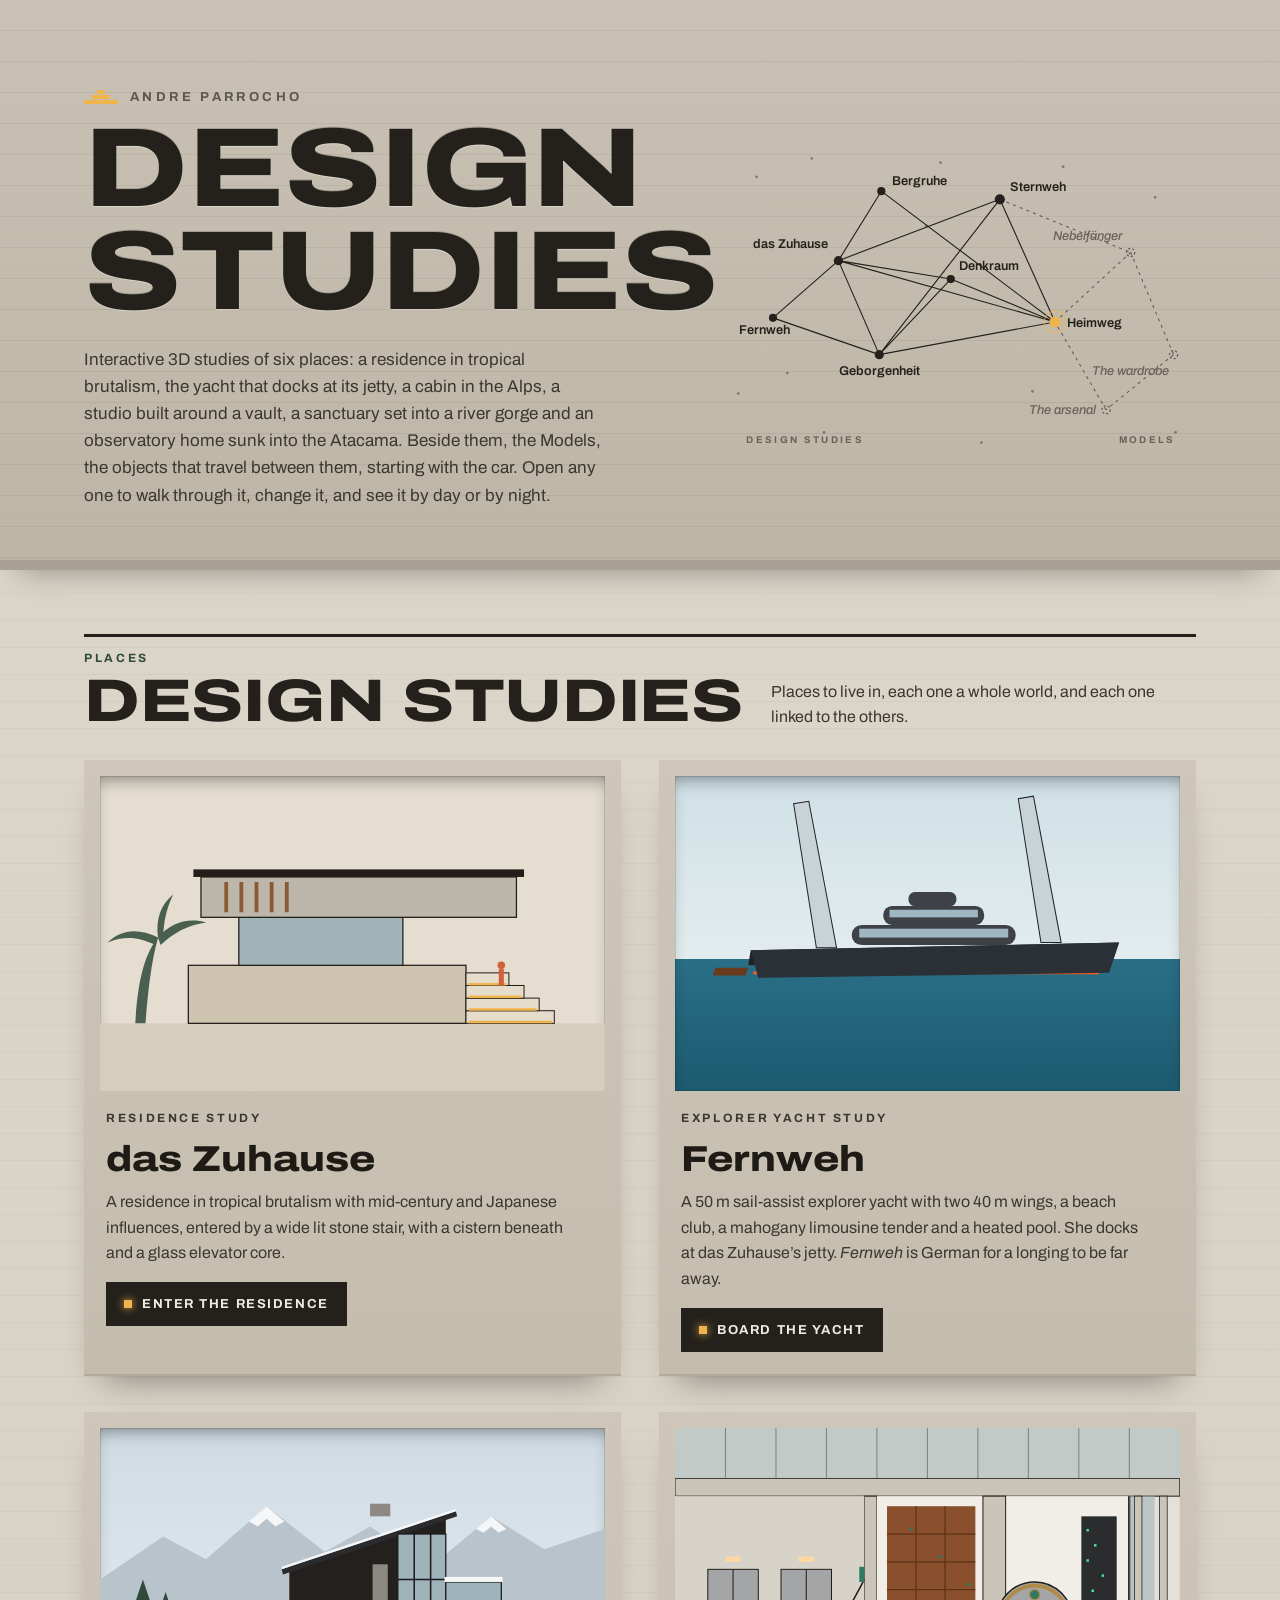
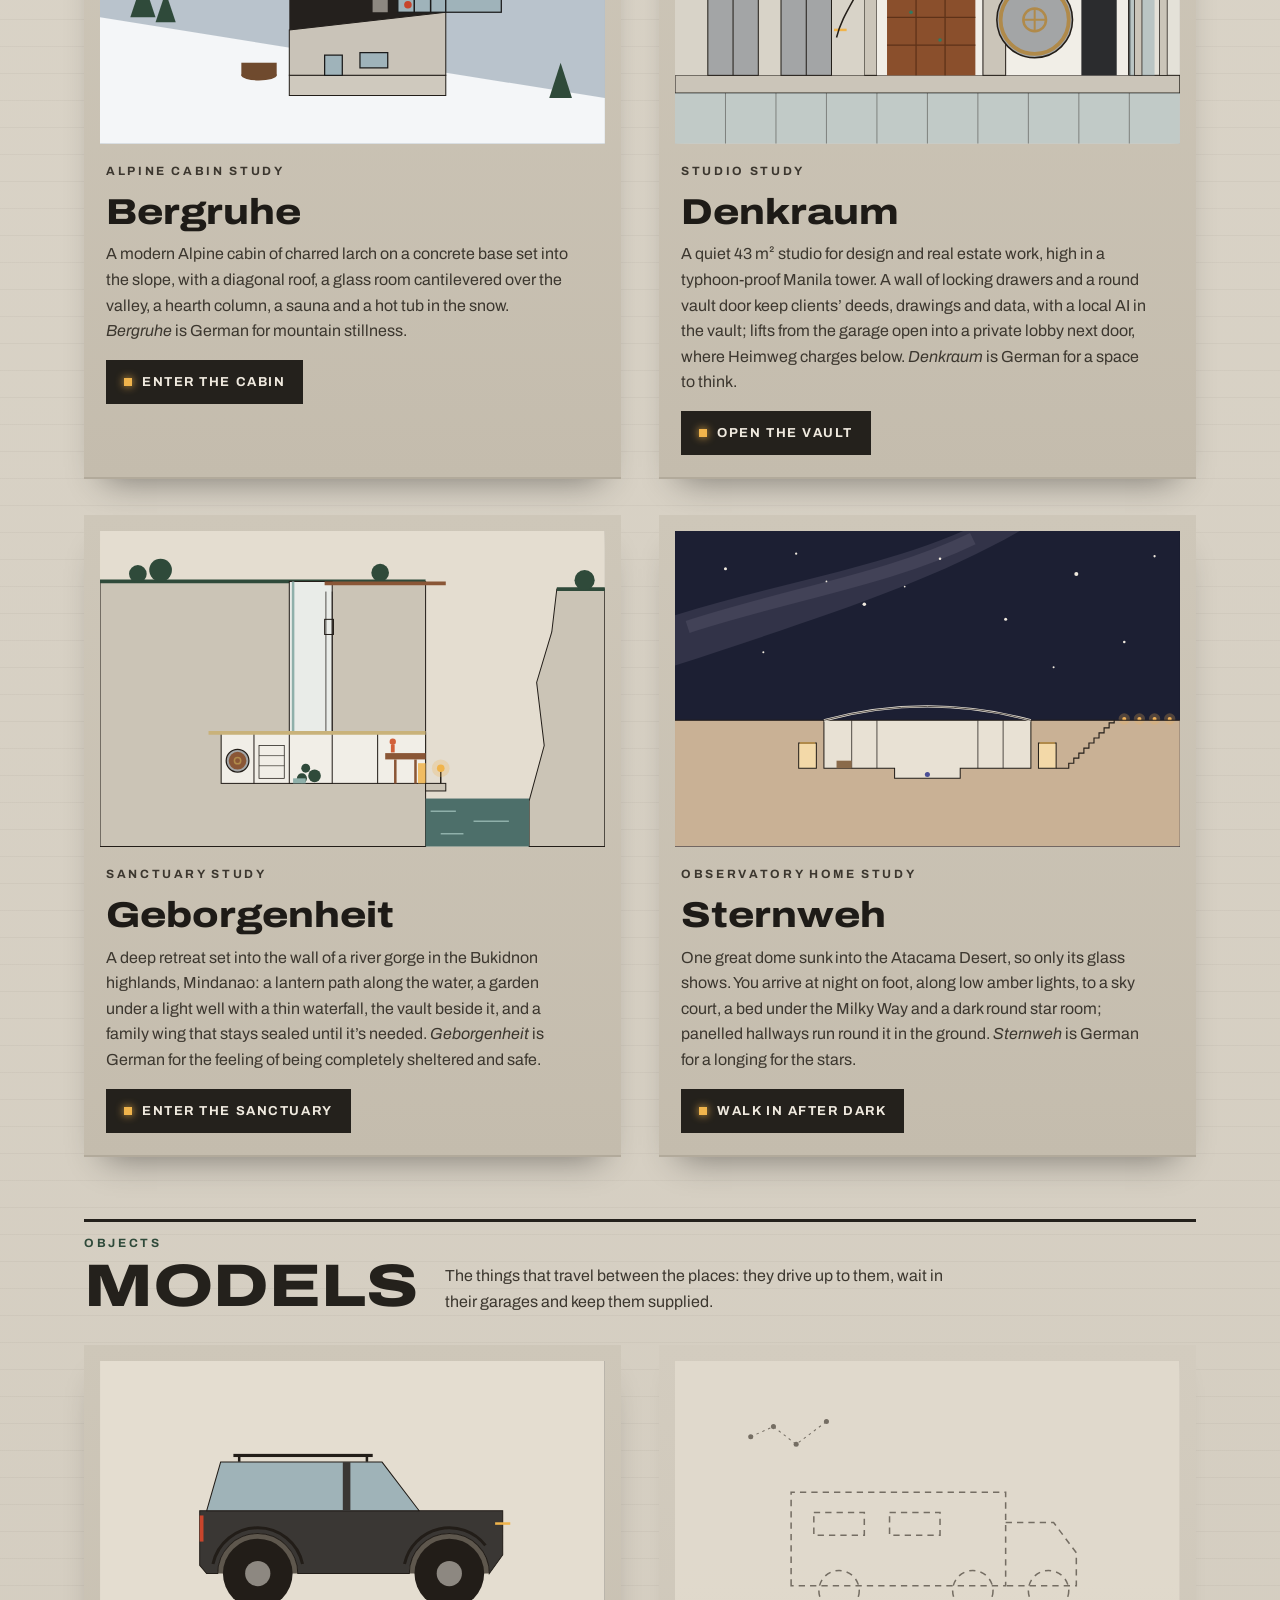
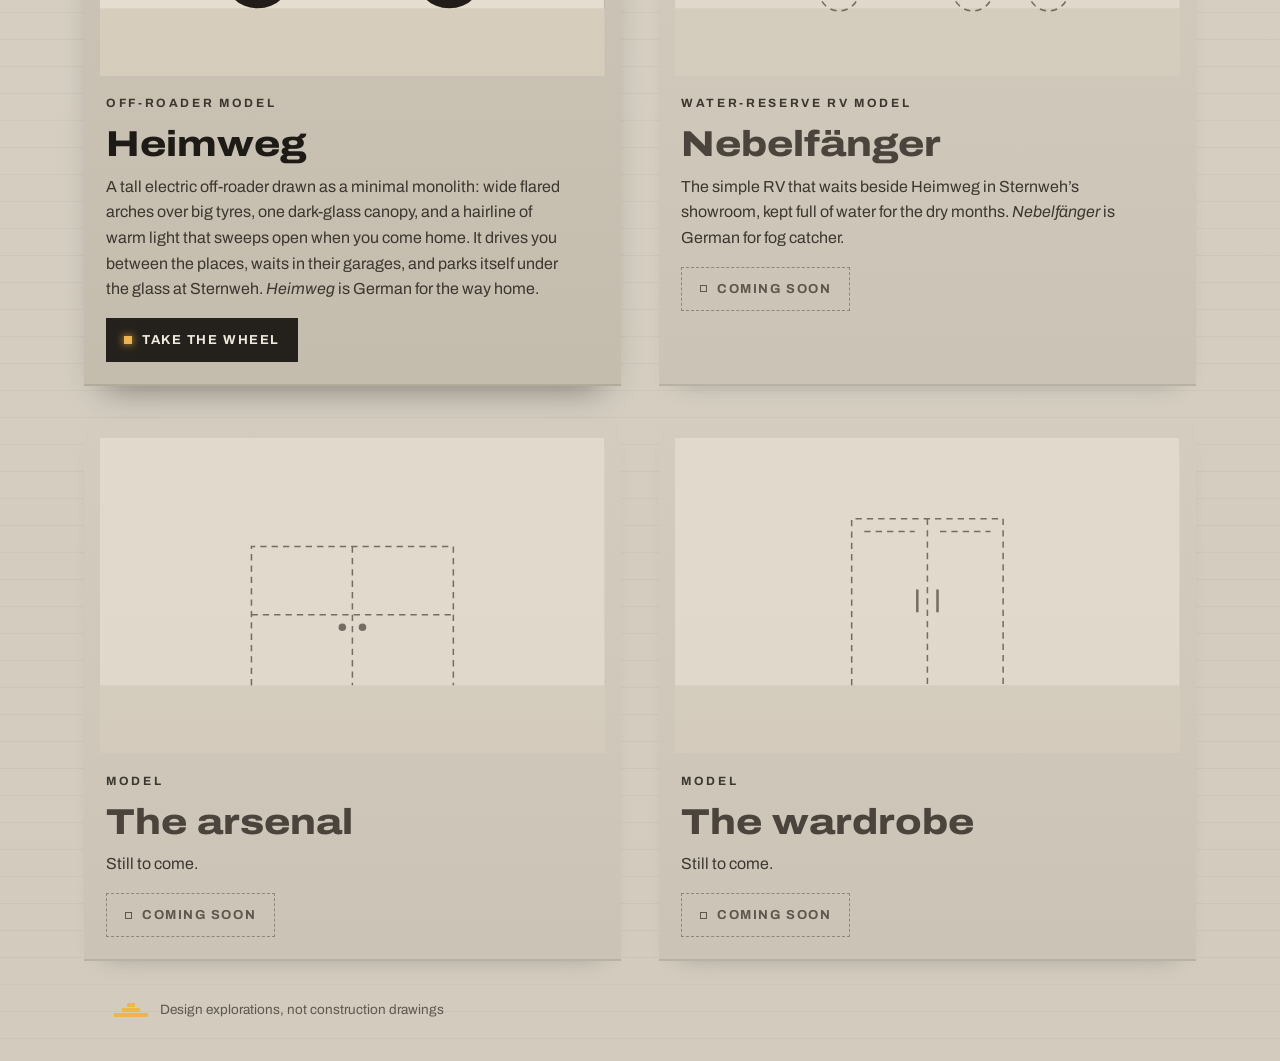
==== commit 4e546439: "Sternweh: critique loop 1 — structure, heat, floods, circulation, light and views - The glass: deep " ====
--- a/index.html
+++ b/index.html
@@ -74,7 +74,7 @@
       <path d="M110 122L46 178 M110 122L152 54 M110 122L220 140 M110 122L150 214 M220 140L150 214 M46 178L150 214 M268 62L150 214 M268 62L110 122 M322 182L152 54 M322 182L220 140 M322 182L150 214 M322 182L268 62 M322 182L110 122" fill="none" stroke="#24211c" stroke-width="1.1"/>
       <path d="M268 62L396 114 M322 182L396 114 M396 114L438 214 M438 214L372 268 M372 268L322 182" fill="none" stroke="#5e574d" stroke-width="1" stroke-dasharray="3 4"/>
       <text class="gl" x="20" y="300">Design Studies</text><text class="gl" x="440" y="300" text-anchor="end">Models</text>
-      <a class="nd" href="zuhause/"><title>das Zuhause</title><circle class="hit" cx="110" cy="122" r="22"/><circle cx="110" cy="122" r="4.5" fill="#24211c"/><text x="100" y="110" text-anchor="end">das Zuhause</text></a><a class="nd" href="fernweh/"><title>Fernweh</title><circle class="hit" cx="46" cy="178" r="22"/><circle cx="46" cy="178" r="4" fill="#24211c"/><text x="38" y="194" text-anchor="middle">Fernweh</text></a><a class="nd" href="bergruhe/"><title>Bergruhe</title><circle class="hit" cx="152" cy="54" r="22"/><circle cx="152" cy="54" r="4" fill="#24211c"/><text x="162" y="48" text-anchor="start">Bergruhe</text></a><a class="nd" href="denkraum/"><title>Denkraum</title><circle class="hit" cx="220" cy="140" r="22"/><circle cx="220" cy="140" r="4" fill="#24211c"/><text x="230" y="154" text-anchor="start">Denkraum</text></a><a class="nd" href="geborgenheit/"><title>Geborgenheit</title><circle class="hit" cx="150" cy="214" r="22"/><circle cx="150" cy="214" r="4.5" fill="#24211c"/><text x="150" y="234" text-anchor="middle">Geborgenheit</text></a><a class="nd" href="sternweh/"><title>Sternweh</title><circle class="hit" cx="268" cy="62" r="22"/><circle cx="268" cy="62" r="5" fill="#24211c"/><text x="278" y="54" text-anchor="start">Sternweh</text></a><a class="nd" href="heimweg/"><title>Heimweg</title><circle class="hit" cx="322" cy="182" r="22"/><circle cx="322" cy="182" r="5.5" fill="#f0b44c"/><circle cx="322" cy="182" r="10.5" fill="none" stroke="#f0b44c" stroke-width="1" opacity=".7"/><text x="312" y="202" text-anchor="end">Heimweg</text></a><g class="nd f"><title>Nebelfänger: coming soon</title><circle cx="396" cy="114" r="4" fill="none" stroke="#5e574d" stroke-width="1.2" stroke-dasharray="2 2"/><text x="388" y="102" text-anchor="end">Nebelfänger</text></g><g class="nd f"><title>The arsenal: coming soon</title><circle cx="372" cy="268" r="4" fill="none" stroke="#5e574d" stroke-width="1.2" stroke-dasharray="2 2"/><text x="362" y="272" text-anchor="end">The arsenal</text></g><g class="nd f"><title>The wardrobe: coming soon</title><circle cx="438" cy="214" r="4" fill="none" stroke="#5e574d" stroke-width="1.2" stroke-dasharray="2 2"/><text x="434" y="234" text-anchor="end">The wardrobe</text></g>
+      <a class="nd" href="zuhause/"><title>das Zuhause</title><circle class="hit" cx="110" cy="122" r="28"/><circle cx="110" cy="122" r="4.5" fill="#24211c"/><text x="100" y="110" text-anchor="end">das Zuhause</text></a><a class="nd" href="fernweh/"><title>Fernweh</title><circle class="hit" cx="46" cy="178" r="28"/><circle cx="46" cy="178" r="4" fill="#24211c"/><text x="38" y="194" text-anchor="middle">Fernweh</text></a><a class="nd" href="bergruhe/"><title>Bergruhe</title><circle class="hit" cx="152" cy="54" r="28"/><circle cx="152" cy="54" r="4" fill="#24211c"/><text x="162" y="48" text-anchor="start">Bergruhe</text></a><a class="nd" href="denkraum/"><title>Denkraum</title><circle class="hit" cx="220" cy="140" r="28"/><circle cx="220" cy="140" r="4" fill="#24211c"/><text x="228" y="131" text-anchor="start">Denkraum</text></a><a class="nd" href="geborgenheit/"><title>Geborgenheit</title><circle class="hit" cx="150" cy="214" r="28"/><circle cx="150" cy="214" r="4.5" fill="#24211c"/><text x="150" y="234" text-anchor="middle">Geborgenheit</text></a><a class="nd" href="sternweh/"><title>Sternweh</title><circle class="hit" cx="268" cy="62" r="28"/><circle cx="268" cy="62" r="5" fill="#24211c"/><text x="278" y="54" text-anchor="start">Sternweh</text></a><a class="nd" href="heimweg/"><title>Heimweg</title><circle class="hit" cx="322" cy="182" r="28"/><circle cx="322" cy="182" r="5.5" fill="#f0b44c"/><circle cx="322" cy="182" r="10.5" fill="none" stroke="#f0b44c" stroke-width="1" opacity=".7"/><text x="334" y="187" text-anchor="start">Heimweg</text></a><g class="nd f"><title>Nebelfänger: coming soon</title><circle cx="396" cy="114" r="4" fill="none" stroke="#5e574d" stroke-width="1.2" stroke-dasharray="2 2"/><text x="388" y="102" text-anchor="end">Nebelfänger</text></g><g class="nd f"><title>The arsenal: coming soon</title><circle cx="372" cy="268" r="4" fill="none" stroke="#5e574d" stroke-width="1.2" stroke-dasharray="2 2"/><text x="362" y="272" text-anchor="end">The arsenal</text></g><g class="nd f"><title>The wardrobe: coming soon</title><circle cx="438" cy="214" r="4" fill="none" stroke="#5e574d" stroke-width="1.2" stroke-dasharray="2 2"/><text x="434" y="234" text-anchor="end">The wardrobe</text></g>
     </svg>
   </div>
 </div>
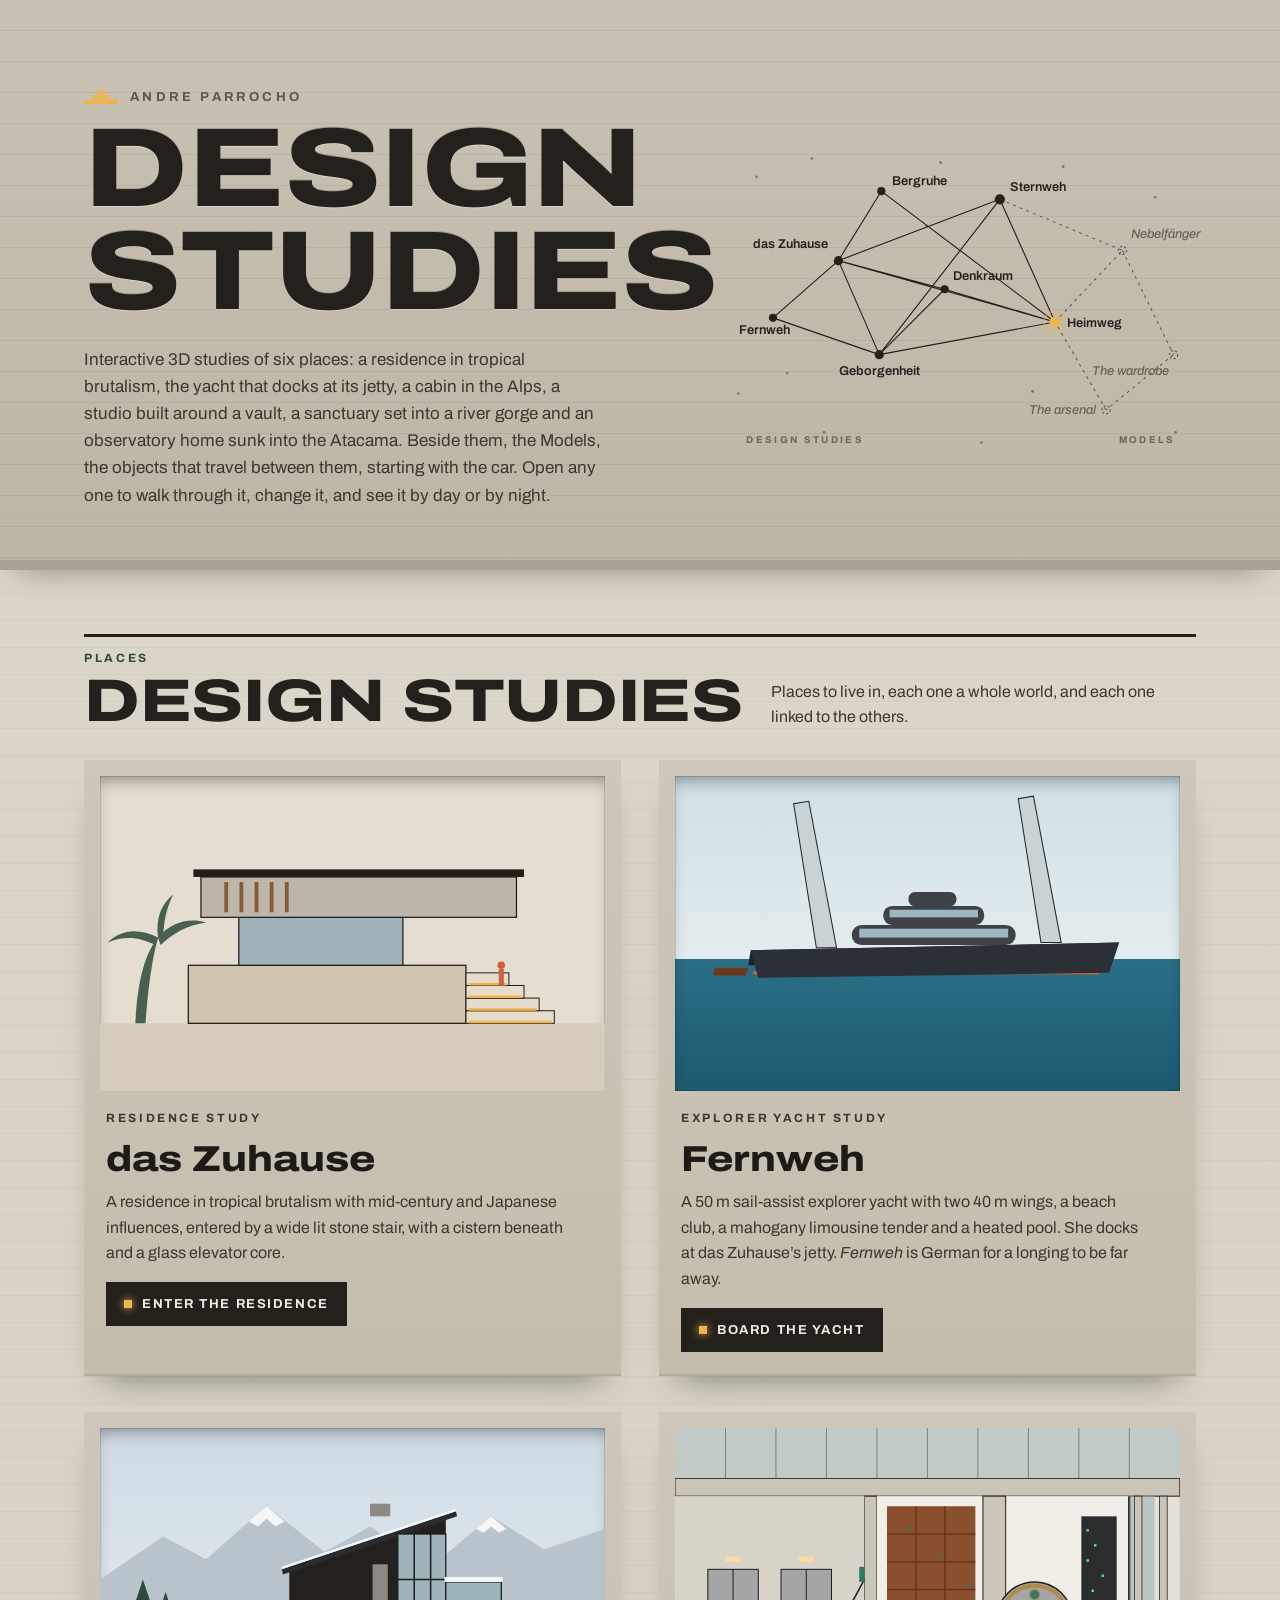
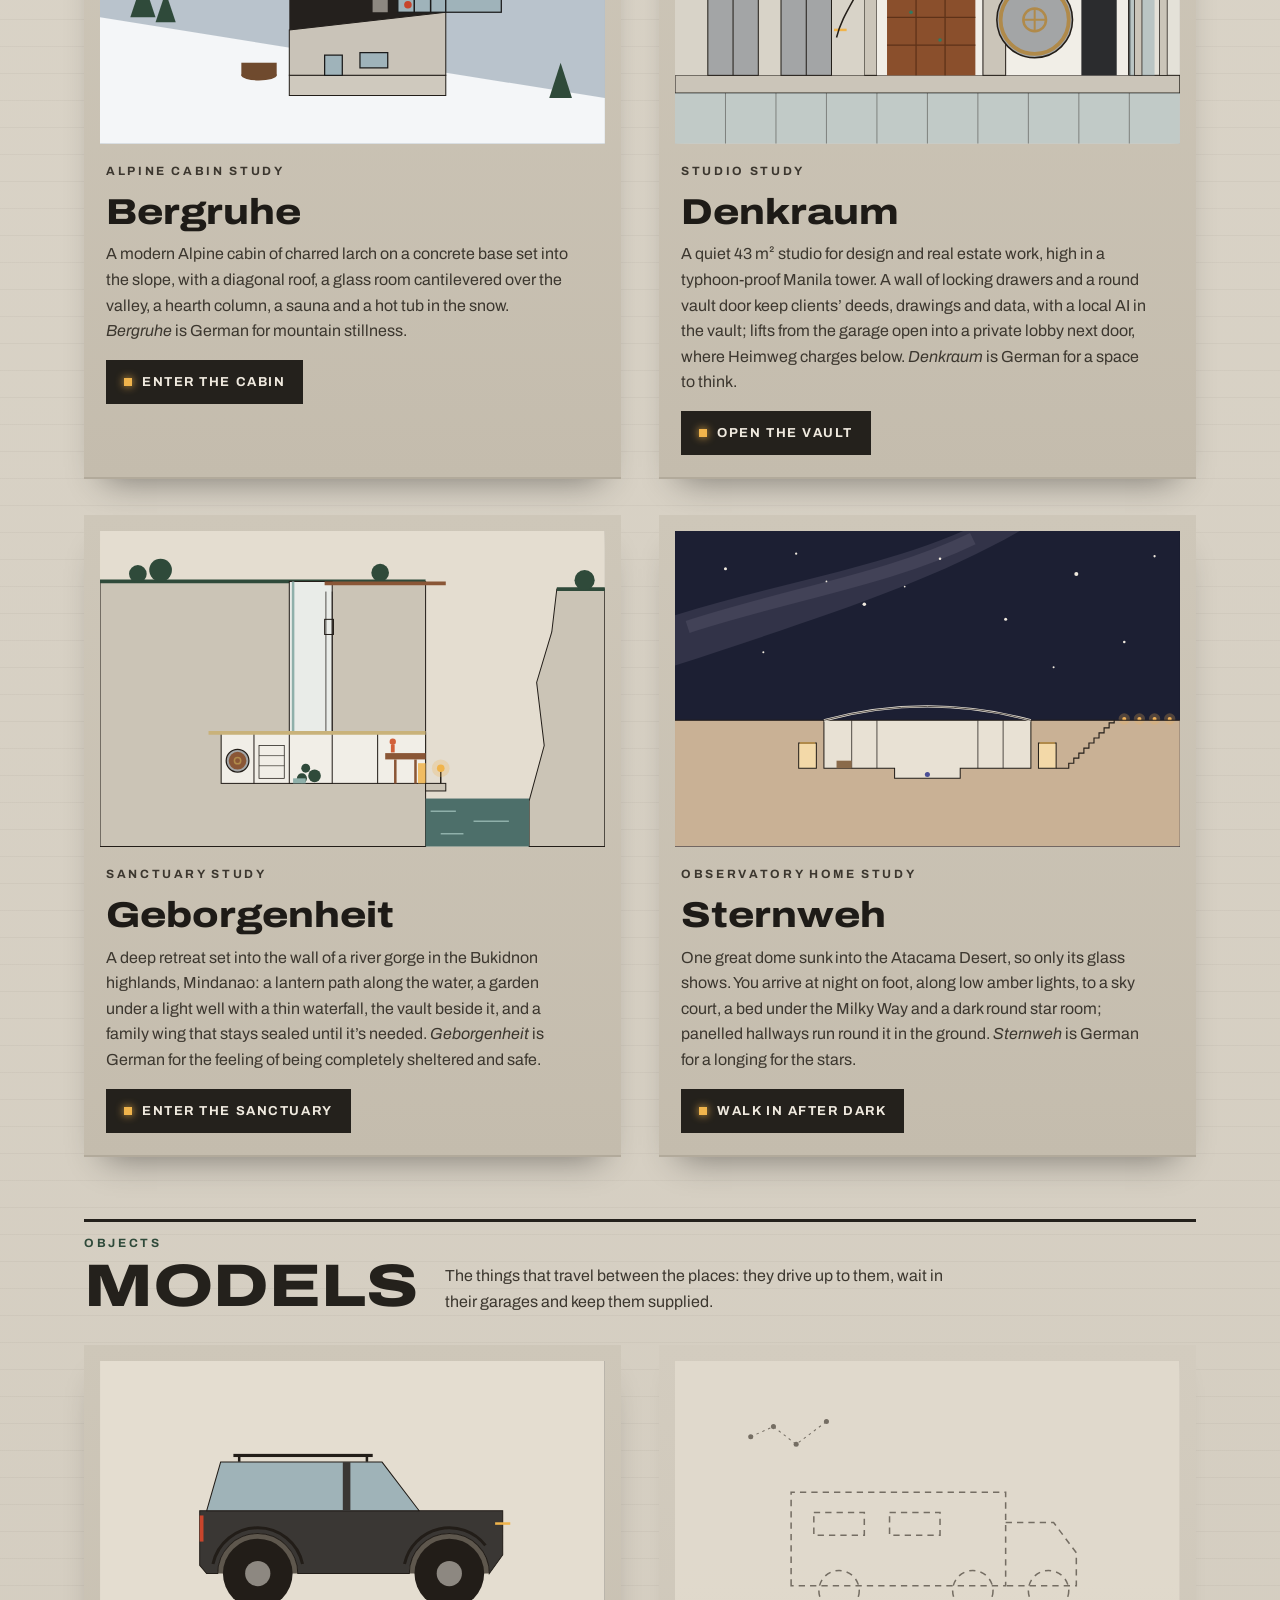
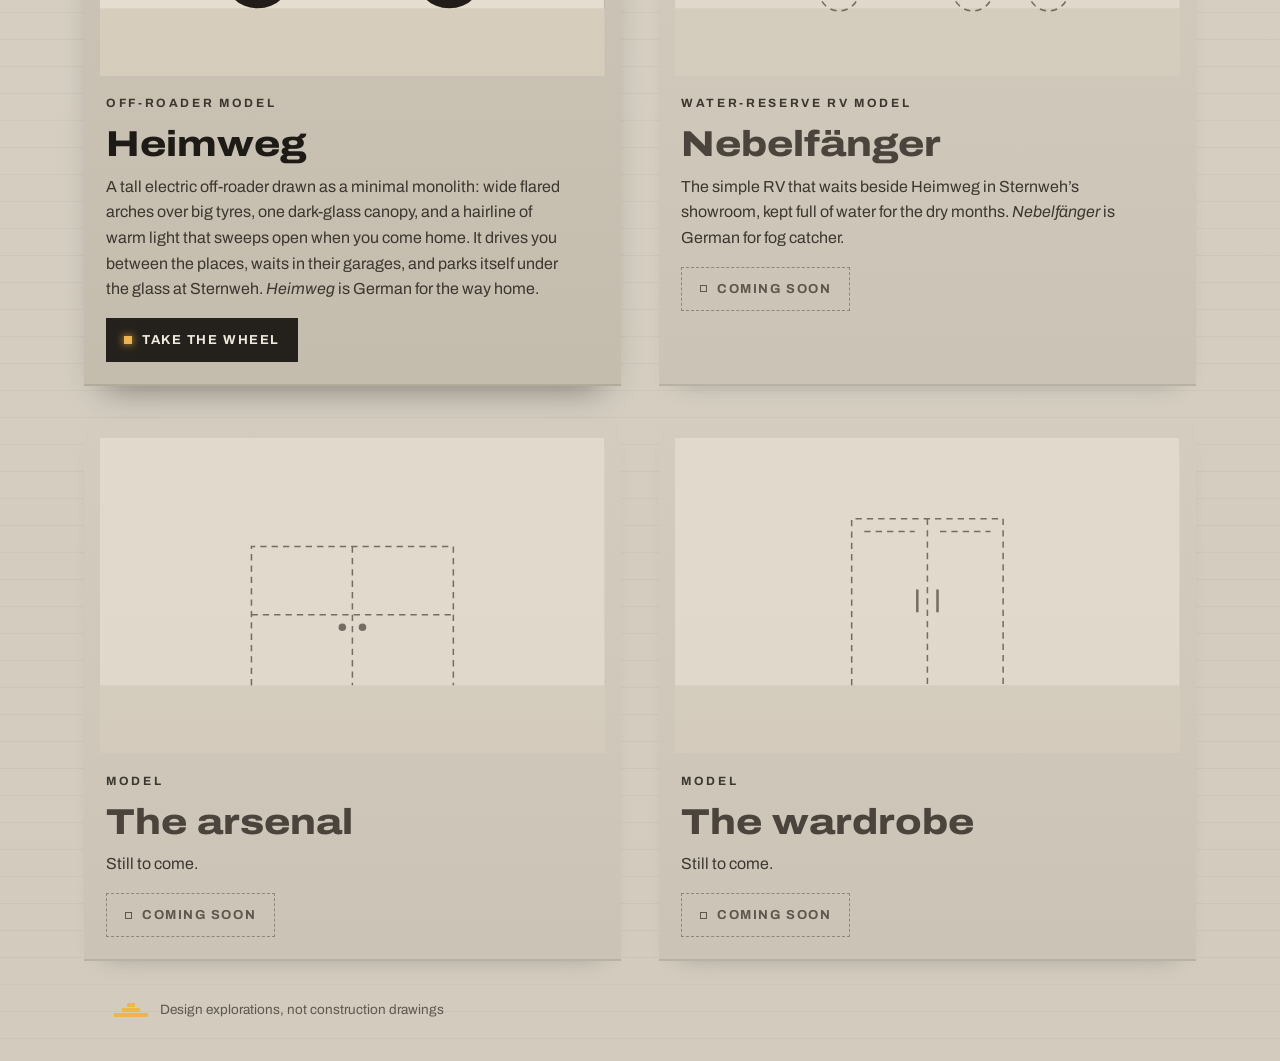
==== commit 0091cdaf: "Sternweh: critique loop 2 — glass sizes, heat, light locks, arrival, water - No pane wider than glas" ====
--- a/index.html
+++ b/index.html
@@ -71,10 +71,10 @@
     </div>
     <svg class="map" viewBox="0 0 460 320" role="group" aria-label="How the studies and models connect: each star opens one">
       <g fill="#24211c" opacity=".45"><circle cx="30" cy="40" r="1.3"/><circle cx="84" cy="22" r="1.3"/><circle cx="210" cy="26" r="1.3"/><circle cx="330" cy="30" r="1.3"/><circle cx="420" cy="60" r="1.3"/><circle cx="12" cy="252" r="1.3"/><circle cx="96" cy="290" r="1.3"/><circle cx="250" cy="300" r="1.3"/><circle cx="300" cy="250" r="1.3"/><circle cx="440" cy="290" r="1.3"/><circle cx="196" cy="88" r="1.3"/><circle cx="60" cy="232" r="1.3"/></g>
-      <path d="M110 122L46 178 M110 122L152 54 M110 122L220 140 M110 122L150 214 M220 140L150 214 M46 178L150 214 M268 62L150 214 M268 62L110 122 M322 182L152 54 M322 182L220 140 M322 182L150 214 M322 182L268 62 M322 182L110 122" fill="none" stroke="#24211c" stroke-width="1.1"/>
-      <path d="M268 62L396 114 M322 182L396 114 M396 114L438 214 M438 214L372 268 M372 268L322 182" fill="none" stroke="#5e574d" stroke-width="1" stroke-dasharray="3 4"/>
+      <path d="M110 122L46 178 M110 122L152 54 M110 122L214 150 M110 122L150 214 M214 150L150 214 M46 178L150 214 M268 62L150 214 M268 62L110 122 M322 182L152 54 M322 182L214 150 M322 182L150 214 M322 182L268 62 M322 182L110 122" fill="none" stroke="#24211c" stroke-width="1.1"/>
+      <path d="M268 62L388 112 M322 182L388 112 M388 112L438 214 M438 214L372 268 M372 268L322 182" fill="none" stroke="#5e574d" stroke-width="1" stroke-dasharray="3 4"/>
       <text class="gl" x="20" y="300">Design Studies</text><text class="gl" x="440" y="300" text-anchor="end">Models</text>
-      <a class="nd" href="zuhause/"><title>das Zuhause</title><circle class="hit" cx="110" cy="122" r="28"/><circle cx="110" cy="122" r="4.5" fill="#24211c"/><text x="100" y="110" text-anchor="end">das Zuhause</text></a><a class="nd" href="fernweh/"><title>Fernweh</title><circle class="hit" cx="46" cy="178" r="28"/><circle cx="46" cy="178" r="4" fill="#24211c"/><text x="38" y="194" text-anchor="middle">Fernweh</text></a><a class="nd" href="bergruhe/"><title>Bergruhe</title><circle class="hit" cx="152" cy="54" r="28"/><circle cx="152" cy="54" r="4" fill="#24211c"/><text x="162" y="48" text-anchor="start">Bergruhe</text></a><a class="nd" href="denkraum/"><title>Denkraum</title><circle class="hit" cx="220" cy="140" r="28"/><circle cx="220" cy="140" r="4" fill="#24211c"/><text x="228" y="131" text-anchor="start">Denkraum</text></a><a class="nd" href="geborgenheit/"><title>Geborgenheit</title><circle class="hit" cx="150" cy="214" r="28"/><circle cx="150" cy="214" r="4.5" fill="#24211c"/><text x="150" y="234" text-anchor="middle">Geborgenheit</text></a><a class="nd" href="sternweh/"><title>Sternweh</title><circle class="hit" cx="268" cy="62" r="28"/><circle cx="268" cy="62" r="5" fill="#24211c"/><text x="278" y="54" text-anchor="start">Sternweh</text></a><a class="nd" href="heimweg/"><title>Heimweg</title><circle class="hit" cx="322" cy="182" r="28"/><circle cx="322" cy="182" r="5.5" fill="#f0b44c"/><circle cx="322" cy="182" r="10.5" fill="none" stroke="#f0b44c" stroke-width="1" opacity=".7"/><text x="334" y="187" text-anchor="start">Heimweg</text></a><g class="nd f"><title>Nebelfänger: coming soon</title><circle cx="396" cy="114" r="4" fill="none" stroke="#5e574d" stroke-width="1.2" stroke-dasharray="2 2"/><text x="388" y="102" text-anchor="end">Nebelfänger</text></g><g class="nd f"><title>The arsenal: coming soon</title><circle cx="372" cy="268" r="4" fill="none" stroke="#5e574d" stroke-width="1.2" stroke-dasharray="2 2"/><text x="362" y="272" text-anchor="end">The arsenal</text></g><g class="nd f"><title>The wardrobe: coming soon</title><circle cx="438" cy="214" r="4" fill="none" stroke="#5e574d" stroke-width="1.2" stroke-dasharray="2 2"/><text x="434" y="234" text-anchor="end">The wardrobe</text></g>
+      <a class="nd" href="zuhause/"><title>das Zuhause</title><circle class="hit" cx="110" cy="122" r="28"/><circle cx="110" cy="122" r="4.5" fill="#24211c"/><text x="100" y="110" text-anchor="end">das Zuhause</text></a><a class="nd" href="fernweh/"><title>Fernweh</title><circle class="hit" cx="46" cy="178" r="28"/><circle cx="46" cy="178" r="4" fill="#24211c"/><text x="38" y="194" text-anchor="middle">Fernweh</text></a><a class="nd" href="bergruhe/"><title>Bergruhe</title><circle class="hit" cx="152" cy="54" r="28"/><circle cx="152" cy="54" r="4" fill="#24211c"/><text x="162" y="48" text-anchor="start">Bergruhe</text></a><a class="nd" href="denkraum/"><title>Denkraum</title><circle class="hit" cx="214" cy="150" r="28"/><circle cx="214" cy="150" r="4" fill="#24211c"/><text x="222" y="141" text-anchor="start">Denkraum</text></a><a class="nd" href="geborgenheit/"><title>Geborgenheit</title><circle class="hit" cx="150" cy="214" r="28"/><circle cx="150" cy="214" r="4.5" fill="#24211c"/><text x="150" y="234" text-anchor="middle">Geborgenheit</text></a><a class="nd" href="sternweh/"><title>Sternweh</title><circle class="hit" cx="268" cy="62" r="28"/><circle cx="268" cy="62" r="5" fill="#24211c"/><text x="278" y="54" text-anchor="start">Sternweh</text></a><a class="nd" href="heimweg/"><title>Heimweg</title><circle class="hit" cx="322" cy="182" r="28"/><circle cx="322" cy="182" r="5.5" fill="#f0b44c"/><circle cx="322" cy="182" r="10.5" fill="none" stroke="#f0b44c" stroke-width="1" opacity=".7"/><text x="334" y="187" text-anchor="start">Heimweg</text></a><g class="nd f"><title>Nebelfänger: coming soon</title><circle cx="388" cy="112" r="4" fill="none" stroke="#5e574d" stroke-width="1.2" stroke-dasharray="2 2"/><text x="396" y="100" text-anchor="start">Nebelfänger</text></g><g class="nd f"><title>The arsenal: coming soon</title><circle cx="372" cy="268" r="4" fill="none" stroke="#5e574d" stroke-width="1.2" stroke-dasharray="2 2"/><text x="362" y="272" text-anchor="end">The arsenal</text></g><g class="nd f"><title>The wardrobe: coming soon</title><circle cx="438" cy="214" r="4" fill="none" stroke="#5e574d" stroke-width="1.2" stroke-dasharray="2 2"/><text x="434" y="234" text-anchor="end">The wardrobe</text></g>
     </svg>
   </div>
 </div>
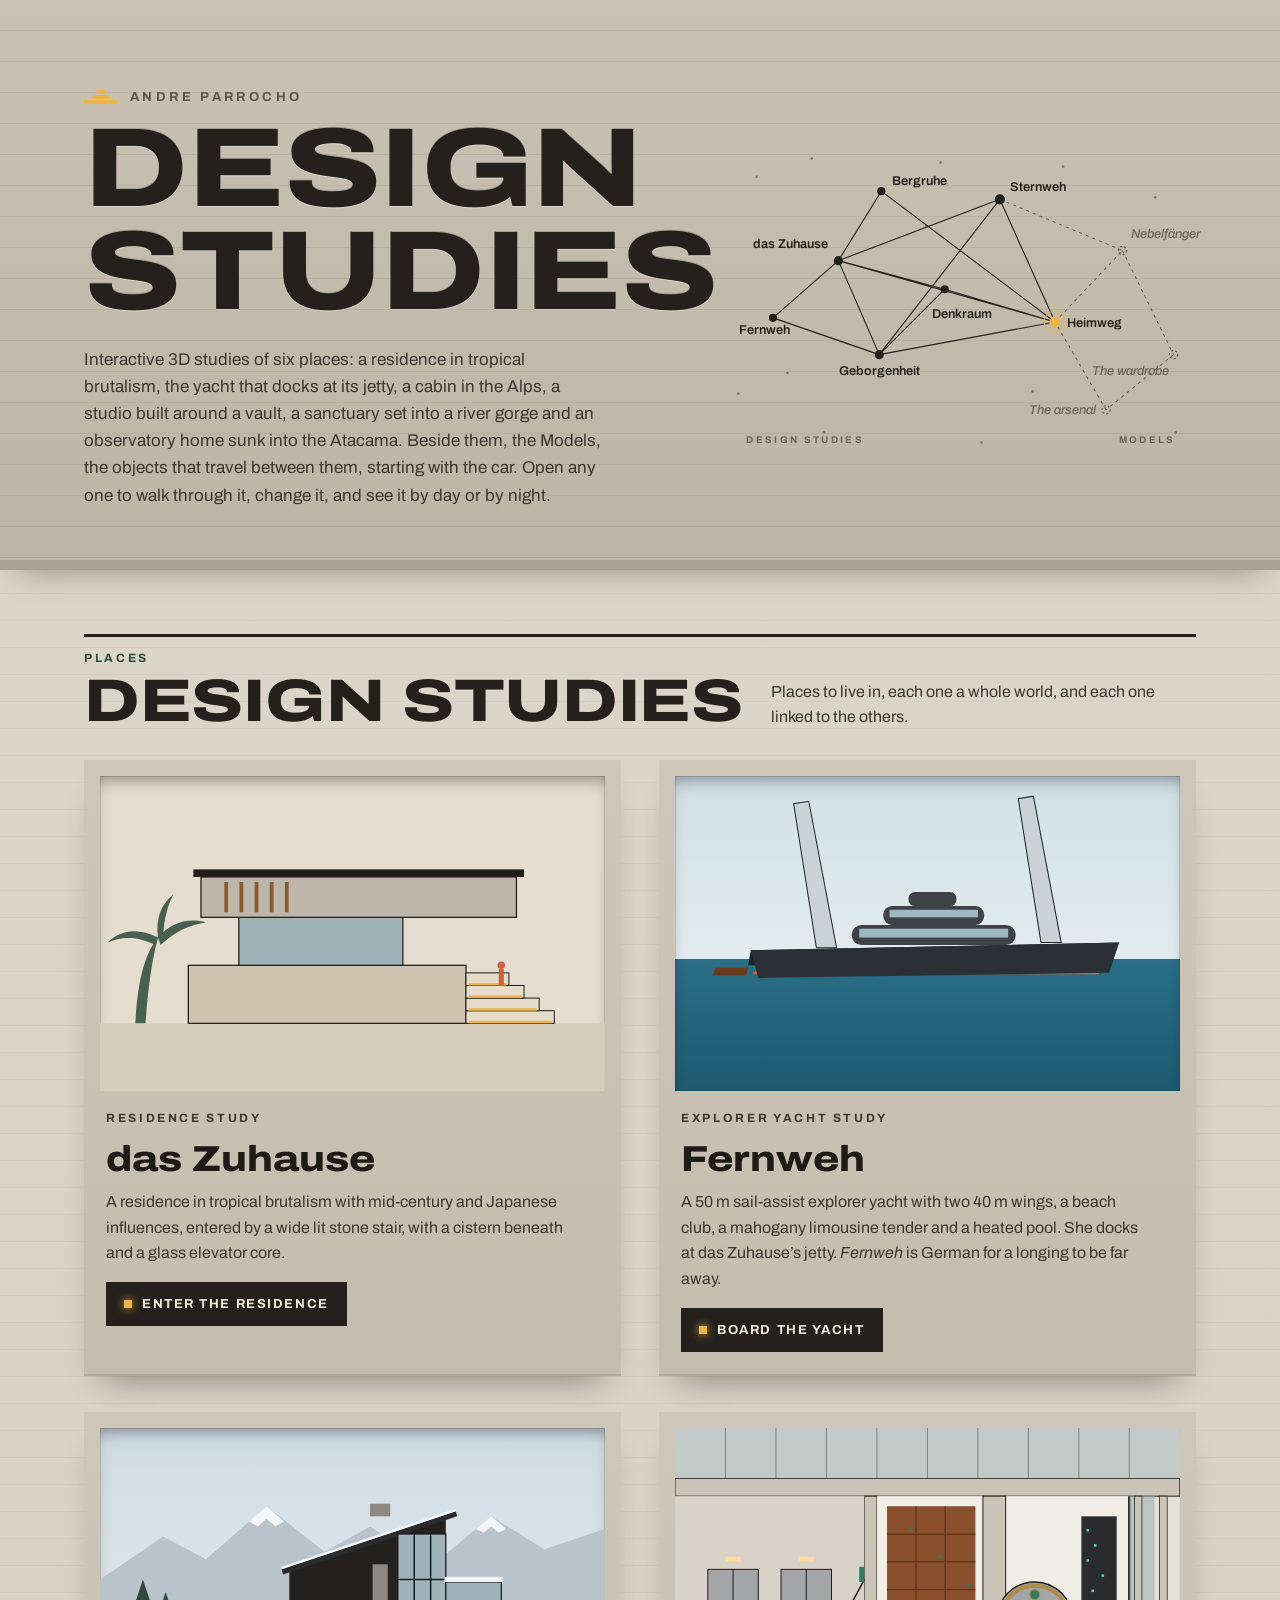
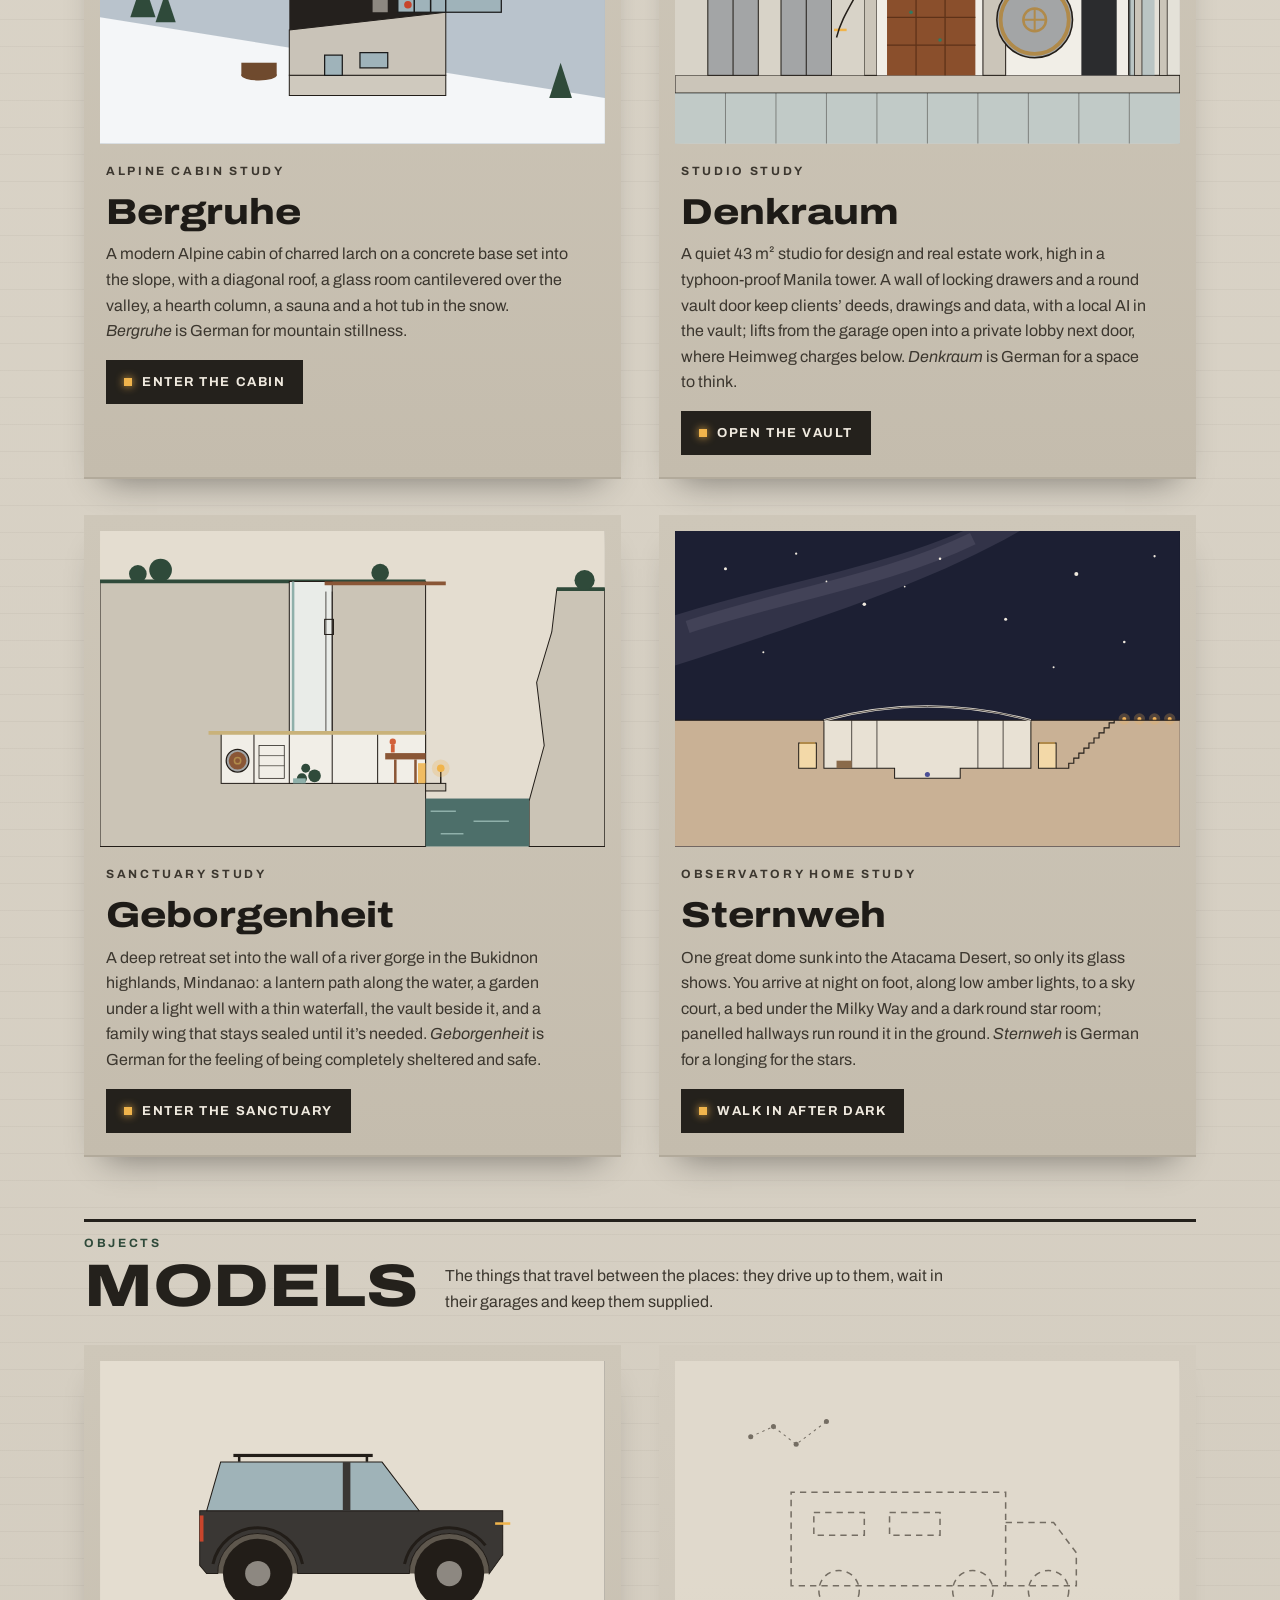
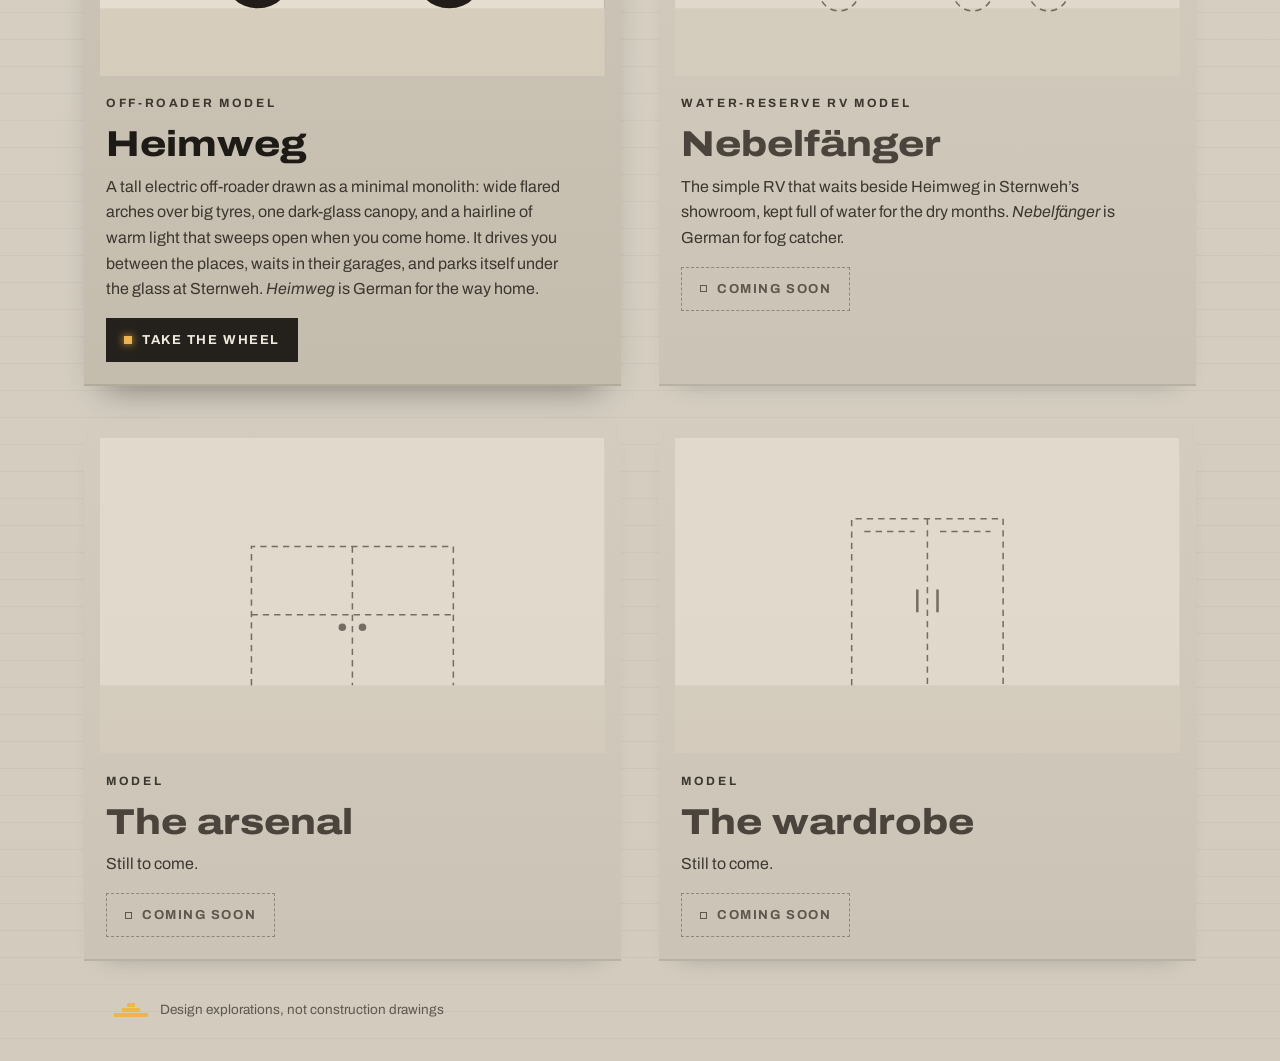
==== commit bacd6aaf: "Sternweh: critique loop 3 — a lighter lens, clean sky, doors, fire, floods - Outer ribs become faint" ====
--- a/index.html
+++ b/index.html
@@ -74,7 +74,7 @@
       <path d="M110 122L46 178 M110 122L152 54 M110 122L214 150 M110 122L150 214 M214 150L150 214 M46 178L150 214 M268 62L150 214 M268 62L110 122 M322 182L152 54 M322 182L214 150 M322 182L150 214 M322 182L268 62 M322 182L110 122" fill="none" stroke="#24211c" stroke-width="1.1"/>
       <path d="M268 62L388 112 M322 182L388 112 M388 112L438 214 M438 214L372 268 M372 268L322 182" fill="none" stroke="#5e574d" stroke-width="1" stroke-dasharray="3 4"/>
       <text class="gl" x="20" y="300">Design Studies</text><text class="gl" x="440" y="300" text-anchor="end">Models</text>
-      <a class="nd" href="zuhause/"><title>das Zuhause</title><circle class="hit" cx="110" cy="122" r="28"/><circle cx="110" cy="122" r="4.5" fill="#24211c"/><text x="100" y="110" text-anchor="end">das Zuhause</text></a><a class="nd" href="fernweh/"><title>Fernweh</title><circle class="hit" cx="46" cy="178" r="28"/><circle cx="46" cy="178" r="4" fill="#24211c"/><text x="38" y="194" text-anchor="middle">Fernweh</text></a><a class="nd" href="bergruhe/"><title>Bergruhe</title><circle class="hit" cx="152" cy="54" r="28"/><circle cx="152" cy="54" r="4" fill="#24211c"/><text x="162" y="48" text-anchor="start">Bergruhe</text></a><a class="nd" href="denkraum/"><title>Denkraum</title><circle class="hit" cx="214" cy="150" r="28"/><circle cx="214" cy="150" r="4" fill="#24211c"/><text x="222" y="141" text-anchor="start">Denkraum</text></a><a class="nd" href="geborgenheit/"><title>Geborgenheit</title><circle class="hit" cx="150" cy="214" r="28"/><circle cx="150" cy="214" r="4.5" fill="#24211c"/><text x="150" y="234" text-anchor="middle">Geborgenheit</text></a><a class="nd" href="sternweh/"><title>Sternweh</title><circle class="hit" cx="268" cy="62" r="28"/><circle cx="268" cy="62" r="5" fill="#24211c"/><text x="278" y="54" text-anchor="start">Sternweh</text></a><a class="nd" href="heimweg/"><title>Heimweg</title><circle class="hit" cx="322" cy="182" r="28"/><circle cx="322" cy="182" r="5.5" fill="#f0b44c"/><circle cx="322" cy="182" r="10.5" fill="none" stroke="#f0b44c" stroke-width="1" opacity=".7"/><text x="334" y="187" text-anchor="start">Heimweg</text></a><g class="nd f"><title>Nebelfänger: coming soon</title><circle cx="388" cy="112" r="4" fill="none" stroke="#5e574d" stroke-width="1.2" stroke-dasharray="2 2"/><text x="396" y="100" text-anchor="start">Nebelfänger</text></g><g class="nd f"><title>The arsenal: coming soon</title><circle cx="372" cy="268" r="4" fill="none" stroke="#5e574d" stroke-width="1.2" stroke-dasharray="2 2"/><text x="362" y="272" text-anchor="end">The arsenal</text></g><g class="nd f"><title>The wardrobe: coming soon</title><circle cx="438" cy="214" r="4" fill="none" stroke="#5e574d" stroke-width="1.2" stroke-dasharray="2 2"/><text x="434" y="234" text-anchor="end">The wardrobe</text></g>
+      <a class="nd" href="zuhause/"><title>das Zuhause</title><circle class="hit" cx="110" cy="122" r="28"/><circle cx="110" cy="122" r="4.5" fill="#24211c"/><text x="100" y="110" text-anchor="end">das Zuhause</text></a><a class="nd" href="fernweh/"><title>Fernweh</title><circle class="hit" cx="46" cy="178" r="28"/><circle cx="46" cy="178" r="4" fill="#24211c"/><text x="38" y="194" text-anchor="middle">Fernweh</text></a><a class="nd" href="bergruhe/"><title>Bergruhe</title><circle class="hit" cx="152" cy="54" r="28"/><circle cx="152" cy="54" r="4" fill="#24211c"/><text x="162" y="48" text-anchor="start">Bergruhe</text></a><a class="nd" href="denkraum/"><title>Denkraum</title><circle class="hit" cx="214" cy="150" r="28"/><circle cx="214" cy="150" r="4" fill="#24211c"/><text x="202" y="178" text-anchor="start">Denkraum</text></a><a class="nd" href="geborgenheit/"><title>Geborgenheit</title><circle class="hit" cx="150" cy="214" r="28"/><circle cx="150" cy="214" r="4.5" fill="#24211c"/><text x="150" y="234" text-anchor="middle">Geborgenheit</text></a><a class="nd" href="sternweh/"><title>Sternweh</title><circle class="hit" cx="268" cy="62" r="28"/><circle cx="268" cy="62" r="5" fill="#24211c"/><text x="278" y="54" text-anchor="start">Sternweh</text></a><a class="nd" href="heimweg/"><title>Heimweg</title><circle class="hit" cx="322" cy="182" r="28"/><circle cx="322" cy="182" r="5.5" fill="#f0b44c"/><circle cx="322" cy="182" r="10.5" fill="none" stroke="#f0b44c" stroke-width="1" opacity=".7"/><text x="334" y="187" text-anchor="start">Heimweg</text></a><g class="nd f"><title>Nebelfänger: coming soon</title><circle cx="388" cy="112" r="4" fill="none" stroke="#5e574d" stroke-width="1.2" stroke-dasharray="2 2"/><text x="396" y="100" text-anchor="start">Nebelfänger</text></g><g class="nd f"><title>The arsenal: coming soon</title><circle cx="372" cy="268" r="4" fill="none" stroke="#5e574d" stroke-width="1.2" stroke-dasharray="2 2"/><text x="362" y="272" text-anchor="end">The arsenal</text></g><g class="nd f"><title>The wardrobe: coming soon</title><circle cx="438" cy="214" r="4" fill="none" stroke="#5e574d" stroke-width="1.2" stroke-dasharray="2 2"/><text x="434" y="234" text-anchor="end">The wardrobe</text></g>
     </svg>
   </div>
 </div>
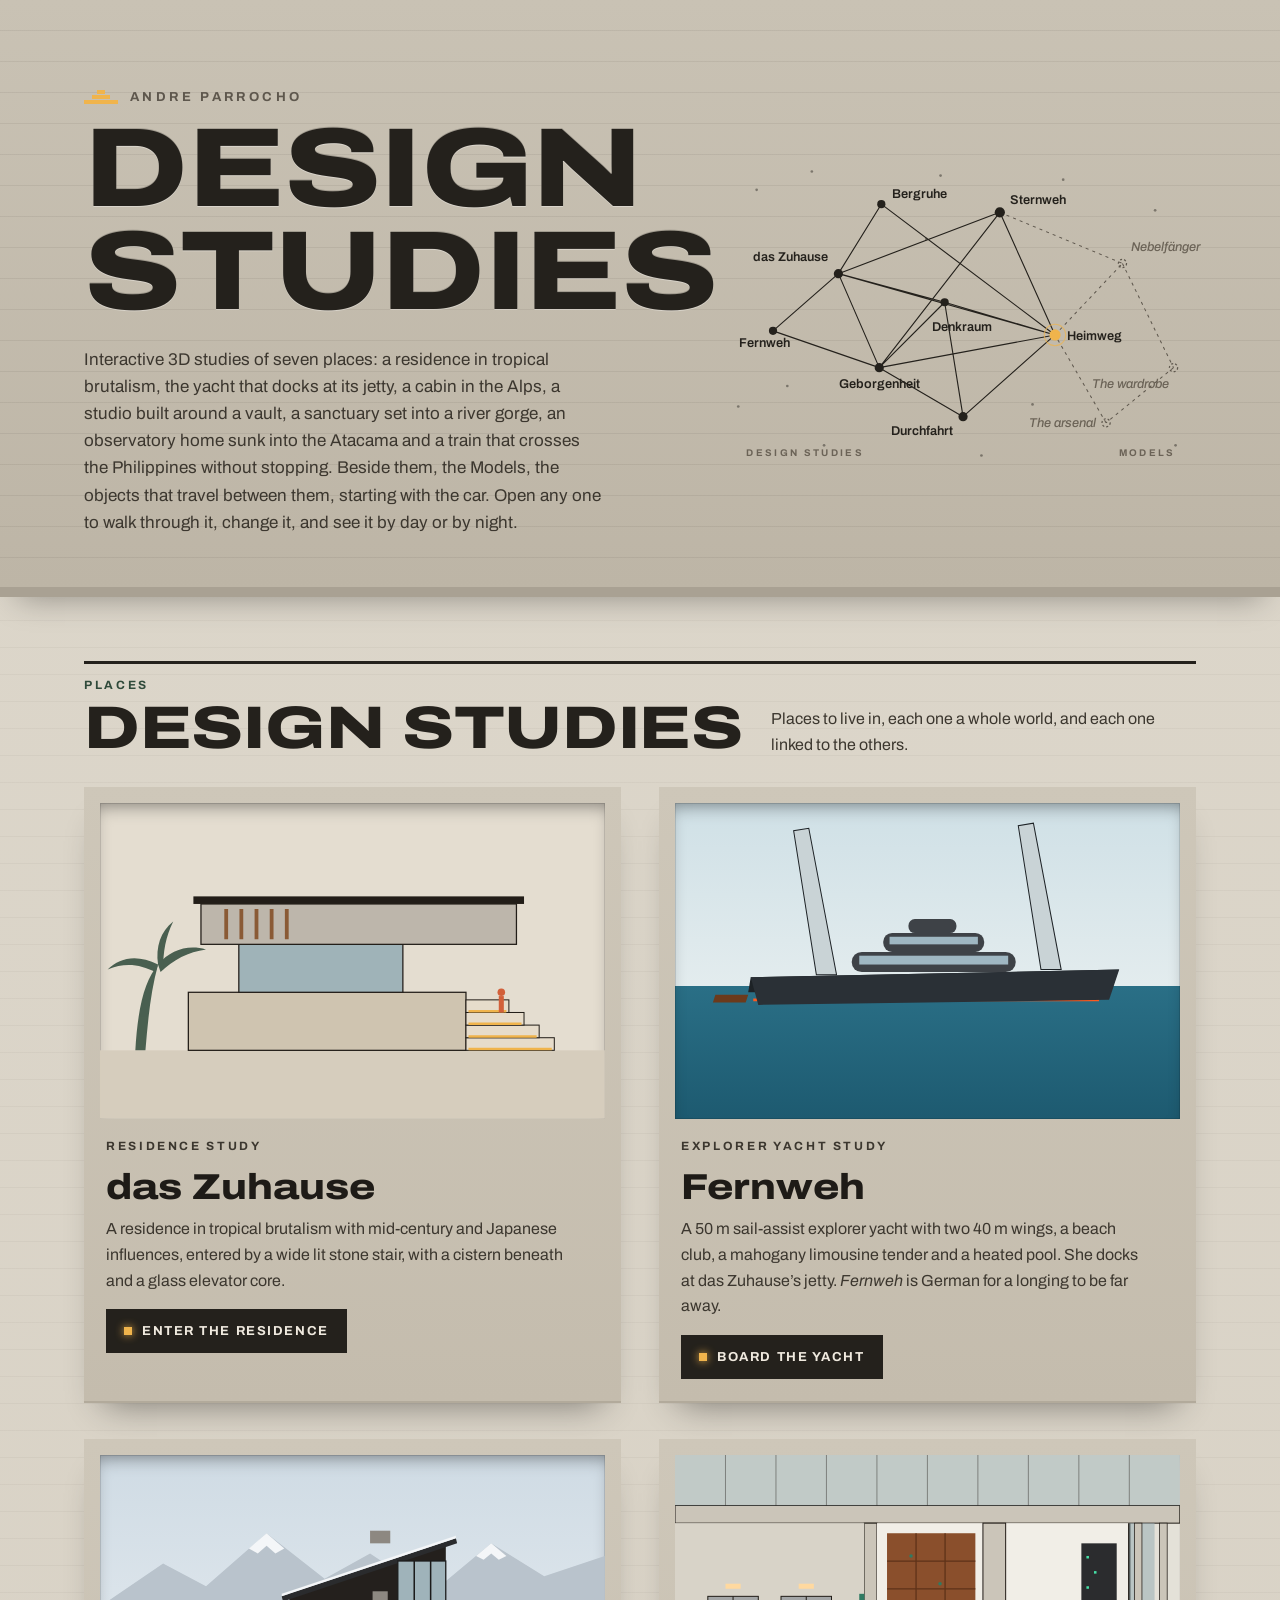
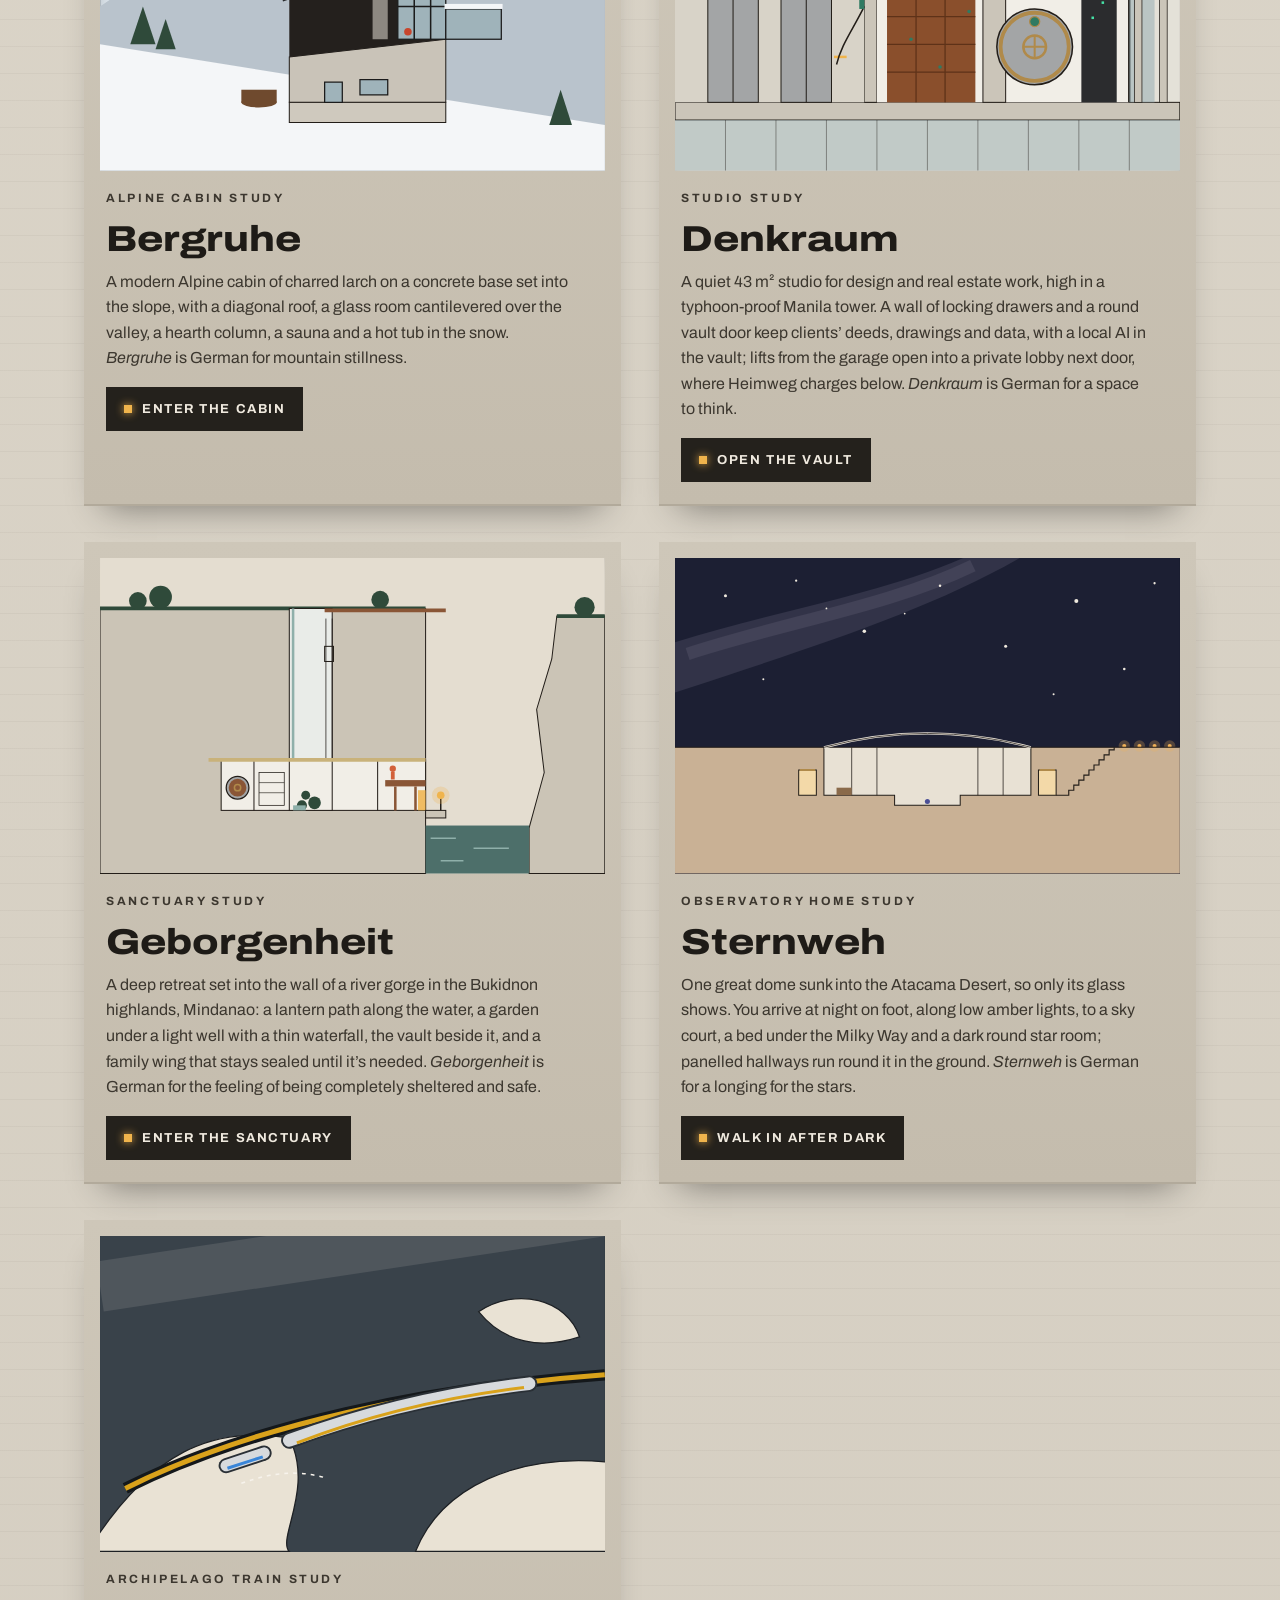
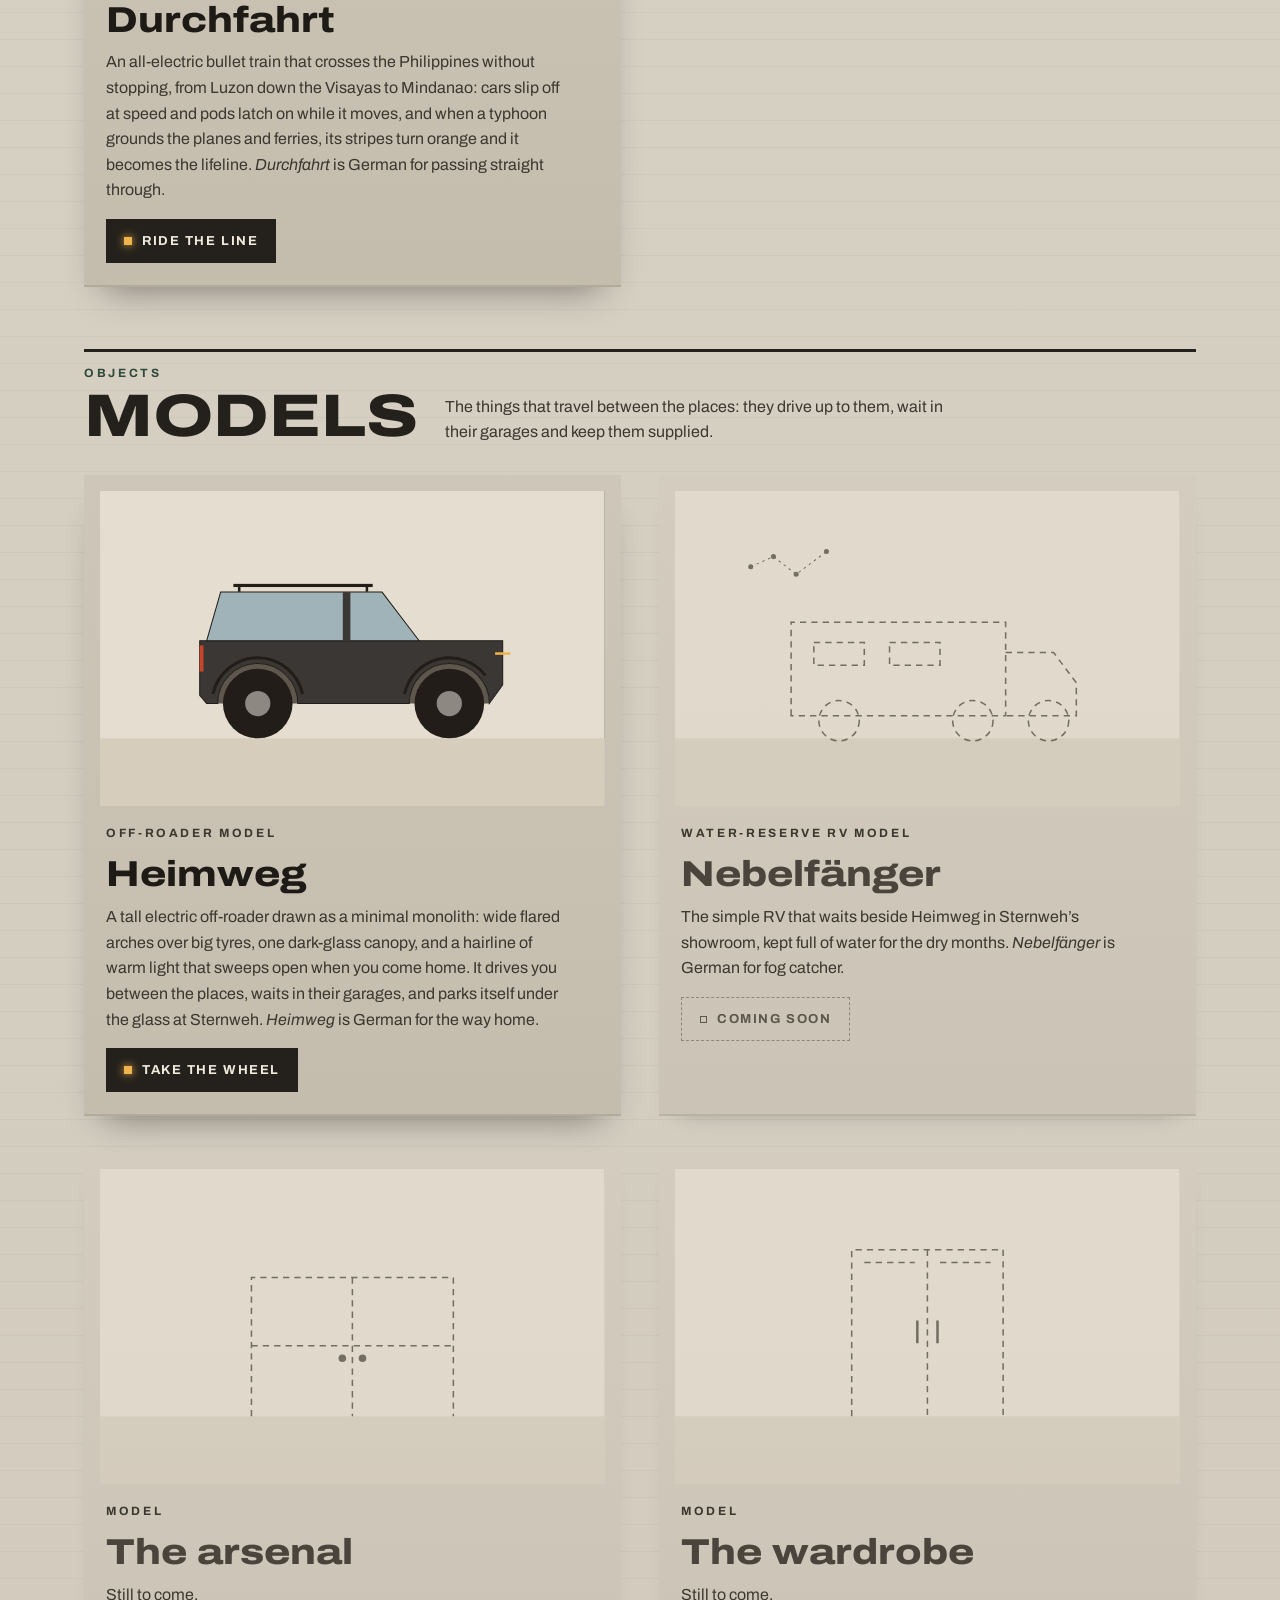
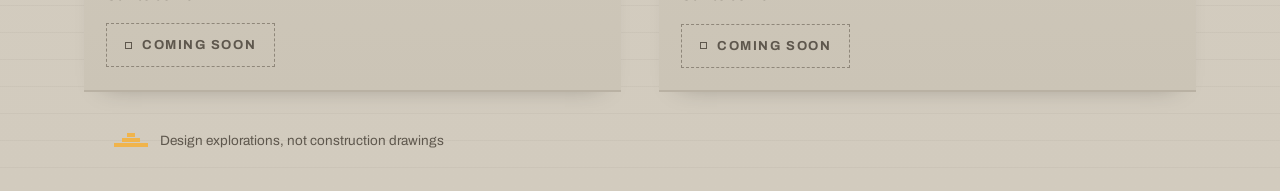
==== commit 6dbaa341: "Durchfahrt: linked into the site — home card and star, every switcher, README, CLAUDE.md Co-Authored" ====
--- a/index.html
+++ b/index.html
@@ -5,8 +5,8 @@
 <meta name="viewport" content="width=device-width, initial-scale=1">
 <title>Design Studies — Andre Parrocho</title>
 <link rel="apple-touch-icon" href="/daszehause/icons/apple-touch-icon.png"><link rel="icon" type="image/png" sizes="192x192" href="/daszehause/icons/icon-192.png">
-<meta name="description" content="Interactive 3D design studies by Andre Parrocho. Design Studies, the places: das Zuhause, a residence in tropical brutalism; Fernweh, the explorer yacht that docks at its jetty; Bergruhe, a cabin in the Alps; Denkraum, a vault-hearted studio high in a Manila tower; Geborgenheit, a sanctuary set into a river gorge in Mindanao; and Sternweh, an observatory home sunk into the Atacama Desert. Models, the objects that travel between them: Heimweg, the off-roader, with more to come.">
-<meta property="og:title" content="Design Studies — Andre Parrocho"><meta property="og:description" content="Six places, das Zuhause, Fernweh, Bergruhe, Denkraum, Geborgenheit and Sternweh, and the Models that travel between them, starting with Heimweg, the off-roader."><meta property="og:type" content="website"><meta property="og:url" content="https://24-00237.github.io/daszehause/"><meta property="og:image" content="https://24-00237.github.io/daszehause/preview.png"><meta property="og:image:width" content="1200"><meta property="og:image:height" content="630"><meta name="twitter:card" content="summary_large_image">
+<meta name="description" content="Interactive 3D design studies by Andre Parrocho. Design Studies, the places: das Zuhause, a residence in tropical brutalism; Fernweh, the explorer yacht that docks at its jetty; Bergruhe, a cabin in the Alps; Denkraum, a vault-hearted studio high in a Manila tower; Geborgenheit, a sanctuary set into a river gorge in Mindanao; Sternweh, an observatory home sunk into the Atacama Desert; and Durchfahrt, a non-stop train across the Philippines. Models, the objects that travel between them: Heimweg, the off-roader, with more to come.">
+<meta property="og:title" content="Design Studies — Andre Parrocho"><meta property="og:description" content="Seven places, das Zuhause, Fernweh, Bergruhe, Denkraum, Geborgenheit, Sternweh and Durchfahrt, and the Models that travel between them, starting with Heimweg, the off-roader."><meta property="og:type" content="website"><meta property="og:url" content="https://24-00237.github.io/daszehause/"><meta property="og:image" content="https://24-00237.github.io/daszehause/preview.png"><meta property="og:image:width" content="1200"><meta property="og:image:height" content="630"><meta name="twitter:card" content="summary_large_image">
 <link rel="preconnect" href="https://fonts.googleapis.com">
 <link href="https://fonts.googleapis.com/css2?family=Archivo:wdth,wght@100..125,400..800&display=swap" rel="stylesheet">
 <style>
@@ -44,7 +44,7 @@
 a.sheet:focus-visible{outline:3px solid var(--amber);outline-offset:4px}
 .pic{position:relative;aspect-ratio:16/10;overflow:hidden;box-shadow:inset 0 10px 18px -8px rgba(0,0,0,.45),inset 0 0 0 1px rgba(0,0,0,.12)}
 .pic svg,.pic img{position:absolute;inset:0;width:100%;height:100%}.pic img{object-fit:cover;display:block}
-.zu .pic{background:#e4ddd0}.bg .pic{background:linear-gradient(#cfdbe4,#e9eef2)}.hw .pic{background:#2a2a2c}.dk .pic{background:#e4e1d8}.gb .pic{background:#e4ddd0}.sw .pic{background:#1c1f33}.fw .pic{background:linear-gradient(#cfe0e6,#e3ecee 58%,#2a6f86 58%,#1d5a70)}
+.zu .pic{background:#e4ddd0}.bg .pic{background:linear-gradient(#cfdbe4,#e9eef2)}.hw .pic{background:#2a2a2c}.dk .pic{background:#e4e1d8}.gb .pic{background:#e4ddd0}.sw .pic{background:#1c1f33}.df .pic{background:#39424a}.fw .pic{background:linear-gradient(#cfe0e6,#e3ecee 58%,#2a6f86 58%,#1d5a70)}
 .txt{padding:20px 6px 22px}
 .kind{font:700 12px Archivo,sans-serif;letter-spacing:.22em;text-transform:uppercase;color:var(--green);margin:0}
 h3{font-size:clamp(28px,3vw,36px);line-height:1.05;margin:6px 0 10px;font-stretch:118%;font-weight:800}
@@ -67,14 +67,14 @@
     <div>
       <p class="by"><span class="mark" aria-hidden="true"></span>Andre Parrocho</p>
       <h1>Design Studies</h1>
-      <p class="intro">Interactive 3D studies of six places: a residence in tropical brutalism, the yacht that docks at its jetty, a cabin in the Alps, a studio built around a vault, a sanctuary set into a river gorge and an observatory home sunk into the Atacama. Beside them, the Models, the objects that travel between them, starting with the car. Open any one to walk through it, change it, and see it by day or by night.</p>
+      <p class="intro">Interactive 3D studies of seven places: a residence in tropical brutalism, the yacht that docks at its jetty, a cabin in the Alps, a studio built around a vault, a sanctuary set into a river gorge, an observatory home sunk into the Atacama and a train that crosses the Philippines without stopping. Beside them, the Models, the objects that travel between them, starting with the car. Open any one to walk through it, change it, and see it by day or by night.</p>
     </div>
     <svg class="map" viewBox="0 0 460 320" role="group" aria-label="How the studies and models connect: each star opens one">
       <g fill="#24211c" opacity=".45"><circle cx="30" cy="40" r="1.3"/><circle cx="84" cy="22" r="1.3"/><circle cx="210" cy="26" r="1.3"/><circle cx="330" cy="30" r="1.3"/><circle cx="420" cy="60" r="1.3"/><circle cx="12" cy="252" r="1.3"/><circle cx="96" cy="290" r="1.3"/><circle cx="250" cy="300" r="1.3"/><circle cx="300" cy="250" r="1.3"/><circle cx="440" cy="290" r="1.3"/><circle cx="196" cy="88" r="1.3"/><circle cx="60" cy="232" r="1.3"/></g>
-      <path d="M110 122L46 178 M110 122L152 54 M110 122L214 150 M110 122L150 214 M214 150L150 214 M46 178L150 214 M268 62L150 214 M268 62L110 122 M322 182L152 54 M322 182L214 150 M322 182L150 214 M322 182L268 62 M322 182L110 122" fill="none" stroke="#24211c" stroke-width="1.1"/>
+      <path d="M232 262L214 150 M232 262L150 214 M232 262L322 182 M110 122L46 178 M110 122L152 54 M110 122L214 150 M110 122L150 214 M214 150L150 214 M46 178L150 214 M268 62L150 214 M268 62L110 122 M322 182L152 54 M322 182L214 150 M322 182L150 214 M322 182L268 62 M322 182L110 122" fill="none" stroke="#24211c" stroke-width="1.1"/>
       <path d="M268 62L388 112 M322 182L388 112 M388 112L438 214 M438 214L372 268 M372 268L322 182" fill="none" stroke="#5e574d" stroke-width="1" stroke-dasharray="3 4"/>
       <text class="gl" x="20" y="300">Design Studies</text><text class="gl" x="440" y="300" text-anchor="end">Models</text>
-      <a class="nd" href="zuhause/"><title>das Zuhause</title><circle class="hit" cx="110" cy="122" r="28"/><circle cx="110" cy="122" r="4.5" fill="#24211c"/><text x="100" y="110" text-anchor="end">das Zuhause</text></a><a class="nd" href="fernweh/"><title>Fernweh</title><circle class="hit" cx="46" cy="178" r="28"/><circle cx="46" cy="178" r="4" fill="#24211c"/><text x="38" y="194" text-anchor="middle">Fernweh</text></a><a class="nd" href="bergruhe/"><title>Bergruhe</title><circle class="hit" cx="152" cy="54" r="28"/><circle cx="152" cy="54" r="4" fill="#24211c"/><text x="162" y="48" text-anchor="start">Bergruhe</text></a><a class="nd" href="denkraum/"><title>Denkraum</title><circle class="hit" cx="214" cy="150" r="28"/><circle cx="214" cy="150" r="4" fill="#24211c"/><text x="202" y="178" text-anchor="start">Denkraum</text></a><a class="nd" href="geborgenheit/"><title>Geborgenheit</title><circle class="hit" cx="150" cy="214" r="28"/><circle cx="150" cy="214" r="4.5" fill="#24211c"/><text x="150" y="234" text-anchor="middle">Geborgenheit</text></a><a class="nd" href="sternweh/"><title>Sternweh</title><circle class="hit" cx="268" cy="62" r="28"/><circle cx="268" cy="62" r="5" fill="#24211c"/><text x="278" y="54" text-anchor="start">Sternweh</text></a><a class="nd" href="heimweg/"><title>Heimweg</title><circle class="hit" cx="322" cy="182" r="28"/><circle cx="322" cy="182" r="5.5" fill="#f0b44c"/><circle cx="322" cy="182" r="10.5" fill="none" stroke="#f0b44c" stroke-width="1" opacity=".7"/><text x="334" y="187" text-anchor="start">Heimweg</text></a><g class="nd f"><title>Nebelfänger: coming soon</title><circle cx="388" cy="112" r="4" fill="none" stroke="#5e574d" stroke-width="1.2" stroke-dasharray="2 2"/><text x="396" y="100" text-anchor="start">Nebelfänger</text></g><g class="nd f"><title>The arsenal: coming soon</title><circle cx="372" cy="268" r="4" fill="none" stroke="#5e574d" stroke-width="1.2" stroke-dasharray="2 2"/><text x="362" y="272" text-anchor="end">The arsenal</text></g><g class="nd f"><title>The wardrobe: coming soon</title><circle cx="438" cy="214" r="4" fill="none" stroke="#5e574d" stroke-width="1.2" stroke-dasharray="2 2"/><text x="434" y="234" text-anchor="end">The wardrobe</text></g>
+      <a class="nd" href="zuhause/"><title>das Zuhause</title><circle class="hit" cx="110" cy="122" r="28"/><circle cx="110" cy="122" r="4.5" fill="#24211c"/><text x="100" y="110" text-anchor="end">das Zuhause</text></a><a class="nd" href="fernweh/"><title>Fernweh</title><circle class="hit" cx="46" cy="178" r="28"/><circle cx="46" cy="178" r="4" fill="#24211c"/><text x="38" y="194" text-anchor="middle">Fernweh</text></a><a class="nd" href="bergruhe/"><title>Bergruhe</title><circle class="hit" cx="152" cy="54" r="28"/><circle cx="152" cy="54" r="4" fill="#24211c"/><text x="162" y="48" text-anchor="start">Bergruhe</text></a><a class="nd" href="denkraum/"><title>Denkraum</title><circle class="hit" cx="214" cy="150" r="28"/><circle cx="214" cy="150" r="4" fill="#24211c"/><text x="202" y="178" text-anchor="start">Denkraum</text></a><a class="nd" href="geborgenheit/"><title>Geborgenheit</title><circle class="hit" cx="150" cy="214" r="28"/><circle cx="150" cy="214" r="4.5" fill="#24211c"/><text x="150" y="234" text-anchor="middle">Geborgenheit</text></a><a class="nd" href="sternweh/"><title>Sternweh</title><circle class="hit" cx="268" cy="62" r="28"/><circle cx="268" cy="62" r="5" fill="#24211c"/><text x="278" y="54" text-anchor="start">Sternweh</text></a><a class="nd" href="durchfahrt/"><title>Durchfahrt</title><circle class="hit" cx="232" cy="262" r="28"/><circle cx="232" cy="262" r="4.5" fill="#24211c"/><text x="222" y="280" text-anchor="end">Durchfahrt</text></a><a class="nd" href="heimweg/"><title>Heimweg</title><circle class="hit" cx="322" cy="182" r="28"/><circle cx="322" cy="182" r="5.5" fill="#f0b44c"/><circle cx="322" cy="182" r="10.5" fill="none" stroke="#f0b44c" stroke-width="1" opacity=".7"/><text x="334" y="187" text-anchor="start">Heimweg</text></a><g class="nd f"><title>Nebelfänger: coming soon</title><circle cx="388" cy="112" r="4" fill="none" stroke="#5e574d" stroke-width="1.2" stroke-dasharray="2 2"/><text x="396" y="100" text-anchor="start">Nebelfänger</text></g><g class="nd f"><title>The arsenal: coming soon</title><circle cx="372" cy="268" r="4" fill="none" stroke="#5e574d" stroke-width="1.2" stroke-dasharray="2 2"/><text x="362" y="272" text-anchor="end">The arsenal</text></g><g class="nd f"><title>The wardrobe: coming soon</title><circle cx="438" cy="214" r="4" fill="none" stroke="#5e574d" stroke-width="1.2" stroke-dasharray="2 2"/><text x="434" y="234" text-anchor="end">The wardrobe</text></g>
     </svg>
   </div>
 </div>
@@ -205,6 +205,21 @@
     </svg></div>
     <div class="txt"><p class="kind">Observatory home study</p><h3>Sternweh</h3><p>One great dome sunk into the Atacama Desert, so only its glass shows. You arrive at night on foot, along low amber lights, to a sky court, a bed under the Milky Way and a dark round star room; panelled hallways run round it in the ground. <i>Sternweh</i> is German for a longing for the stars.</p><span class="go"><i></i>Walk in after dark</span></div>
   </a>
+  <a class="sheet df" href="durchfahrt/">
+    <div class="pic"><svg viewBox="0 0 400 250" role="img" aria-label="Durchfahrt: a silver bullet train with a gold stripe crossing a dark sea between paper islands, with a pod peeling off behind it">
+      <rect width="400" height="250" fill="#39424a"/>
+      <path d="M0 40 L400 -20" stroke="rgba(235,230,220,.12)" stroke-width="40"/>
+      <path d="M-10 250 C40 170 90 150 150 160 C170 200 140 240 150 250Z M250 250 C270 200 330 170 410 180 V250Z M300 60 C330 40 370 50 380 80 C350 90 320 85 300 60Z" fill="#e9e2d4" stroke="#1d2024"/>
+      <path d="M20 200 C120 150 260 120 400 110" fill="none" stroke="#14181b" stroke-width="9"/>
+      <path d="M20 200 C120 150 260 120 400 110" fill="none" stroke="#d9a21b" stroke-width="4"/>
+      <path d="M150 162 C215 138 280 124 340 117" fill="none" stroke="#2a3036" stroke-width="13" stroke-linecap="round"/>
+      <path d="M150 162 C215 138 280 124 340 117" fill="none" stroke="#d7dadd" stroke-width="10" stroke-linecap="round"/>
+      <path d="M156 164 C215 141 280 127 336 120" fill="none" stroke="#d9a21b" stroke-width="2.4"/>
+      <path d="M100 182 L130 172" stroke="#2a3036" stroke-width="12" stroke-linecap="round"/><path d="M100 182 L130 172" stroke="#d7dadd" stroke-width="9" stroke-linecap="round"/><path d="M101 184 L129 175" stroke="#3a86d8" stroke-width="2.4"/>
+      <path d="M112 196 C140 186 160 186 180 192" fill="none" stroke="#f7f3ec" stroke-width="1.2" stroke-dasharray="3 4"/>
+    </svg></div>
+    <div class="txt"><p class="kind">Archipelago train study</p><h3>Durchfahrt</h3><p>An all-electric bullet train that crosses the Philippines without stopping, from Luzon down the Visayas to Mindanao: cars slip off at speed and pods latch on while it moves, and when a typhoon grounds the planes and ferries, its stripes turn orange and it becomes the lifeline. <i>Durchfahrt</i> is German for passing straight through.</p><span class="go"><i></i>Ride the line</span></div>
+  </a>
     </div>
   </section>
   <section class="group" aria-labelledby="h-models">
